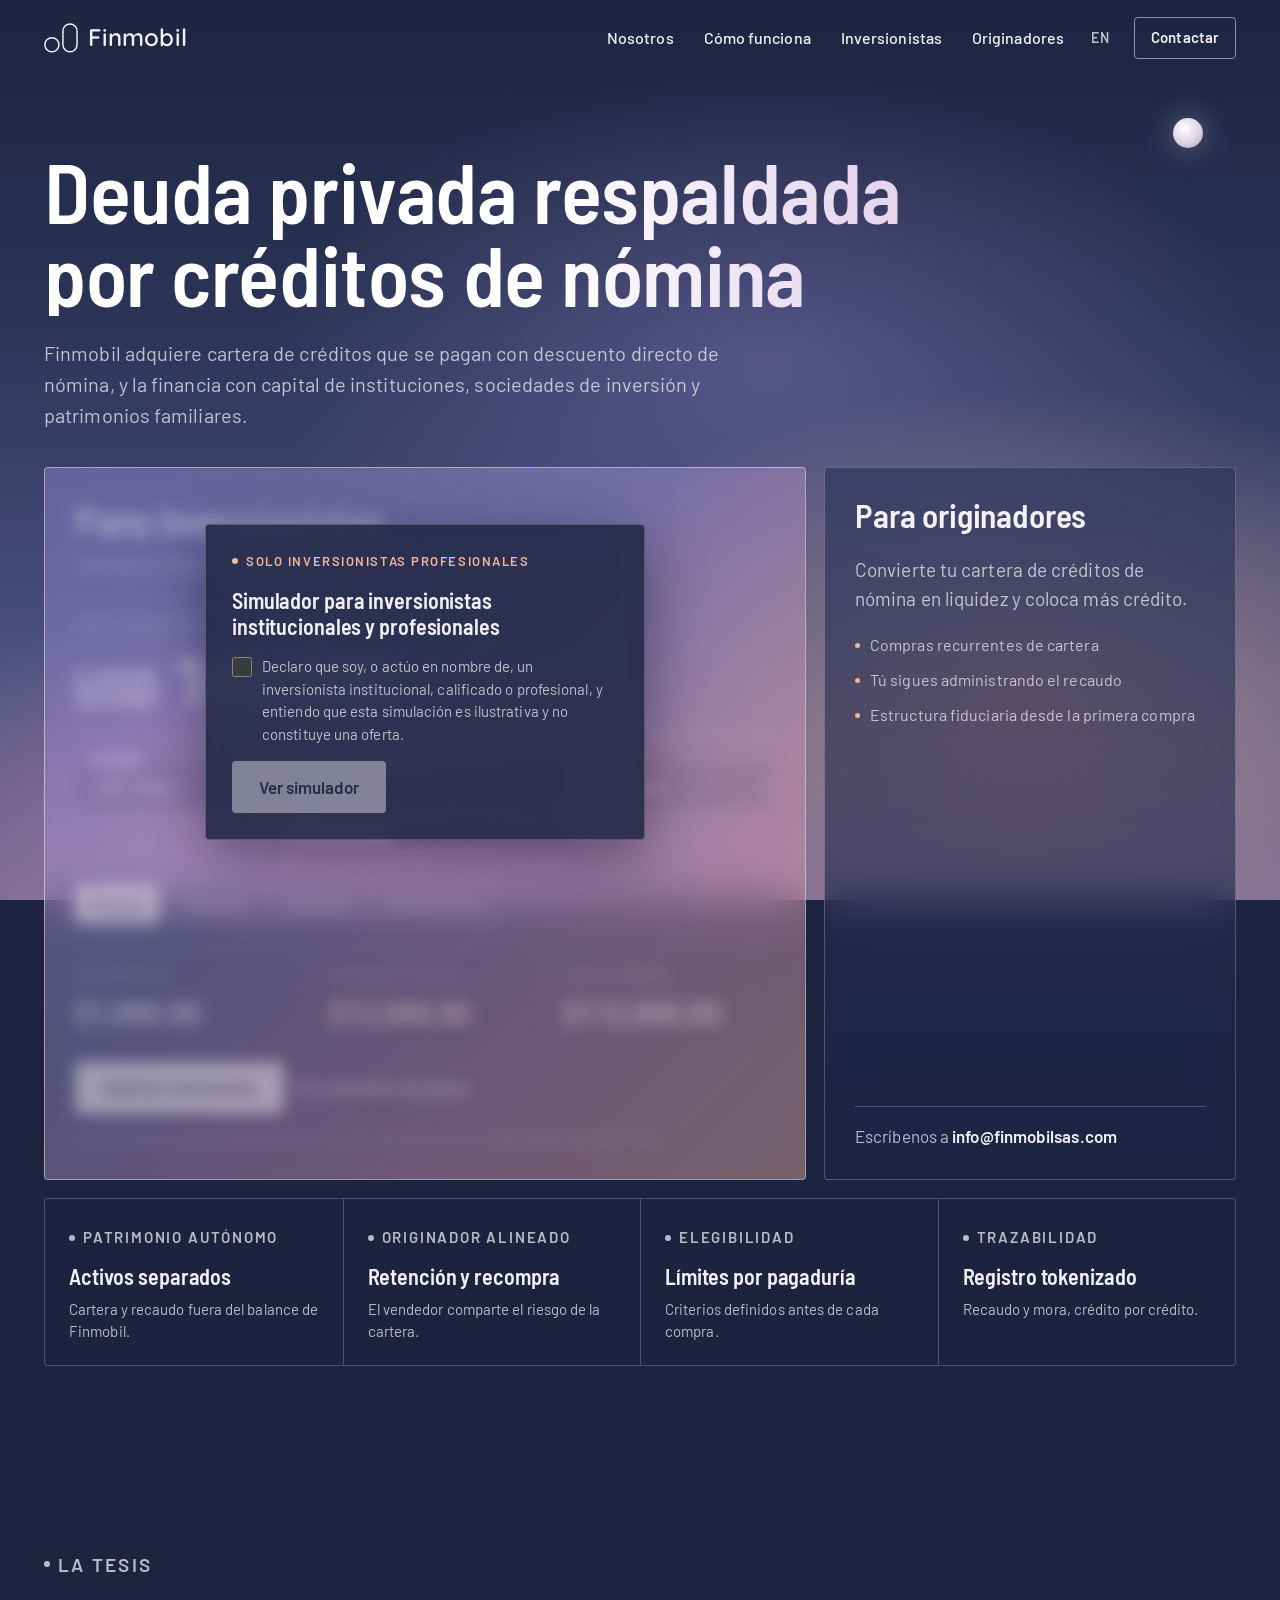
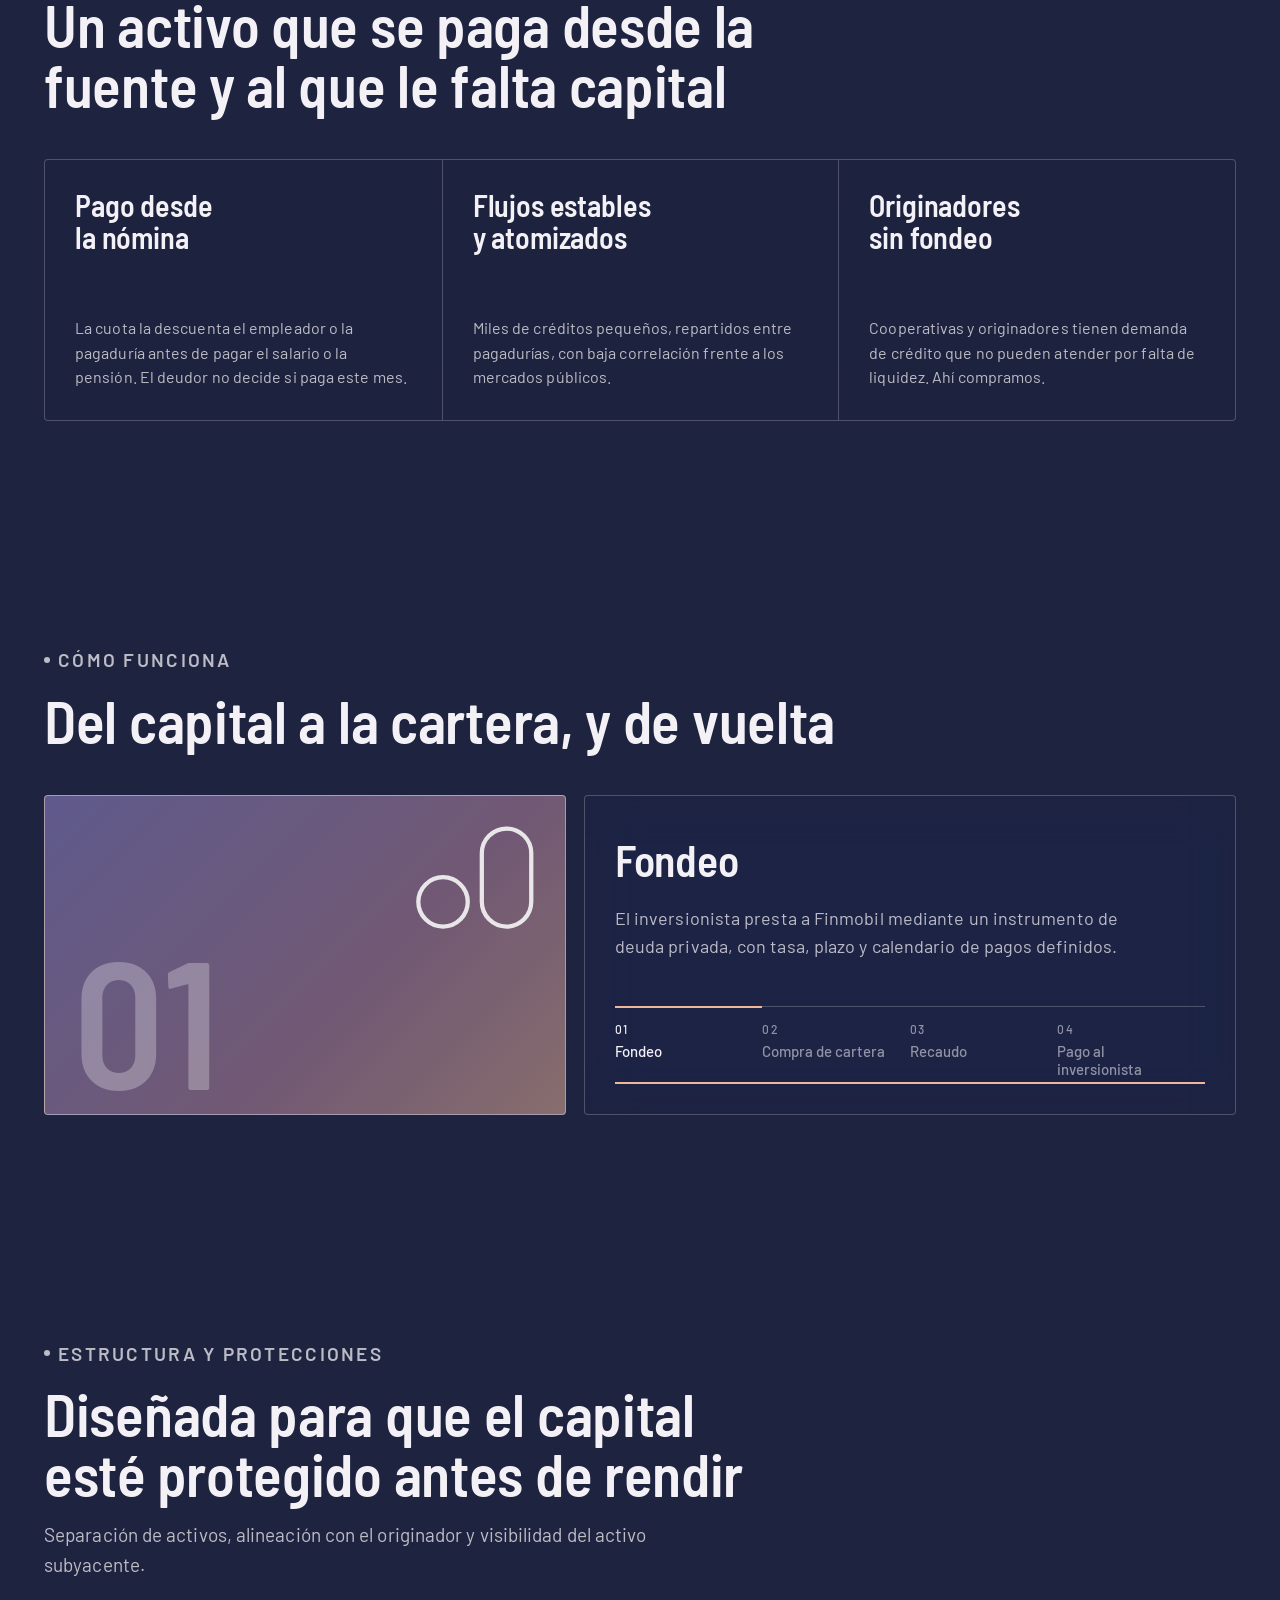
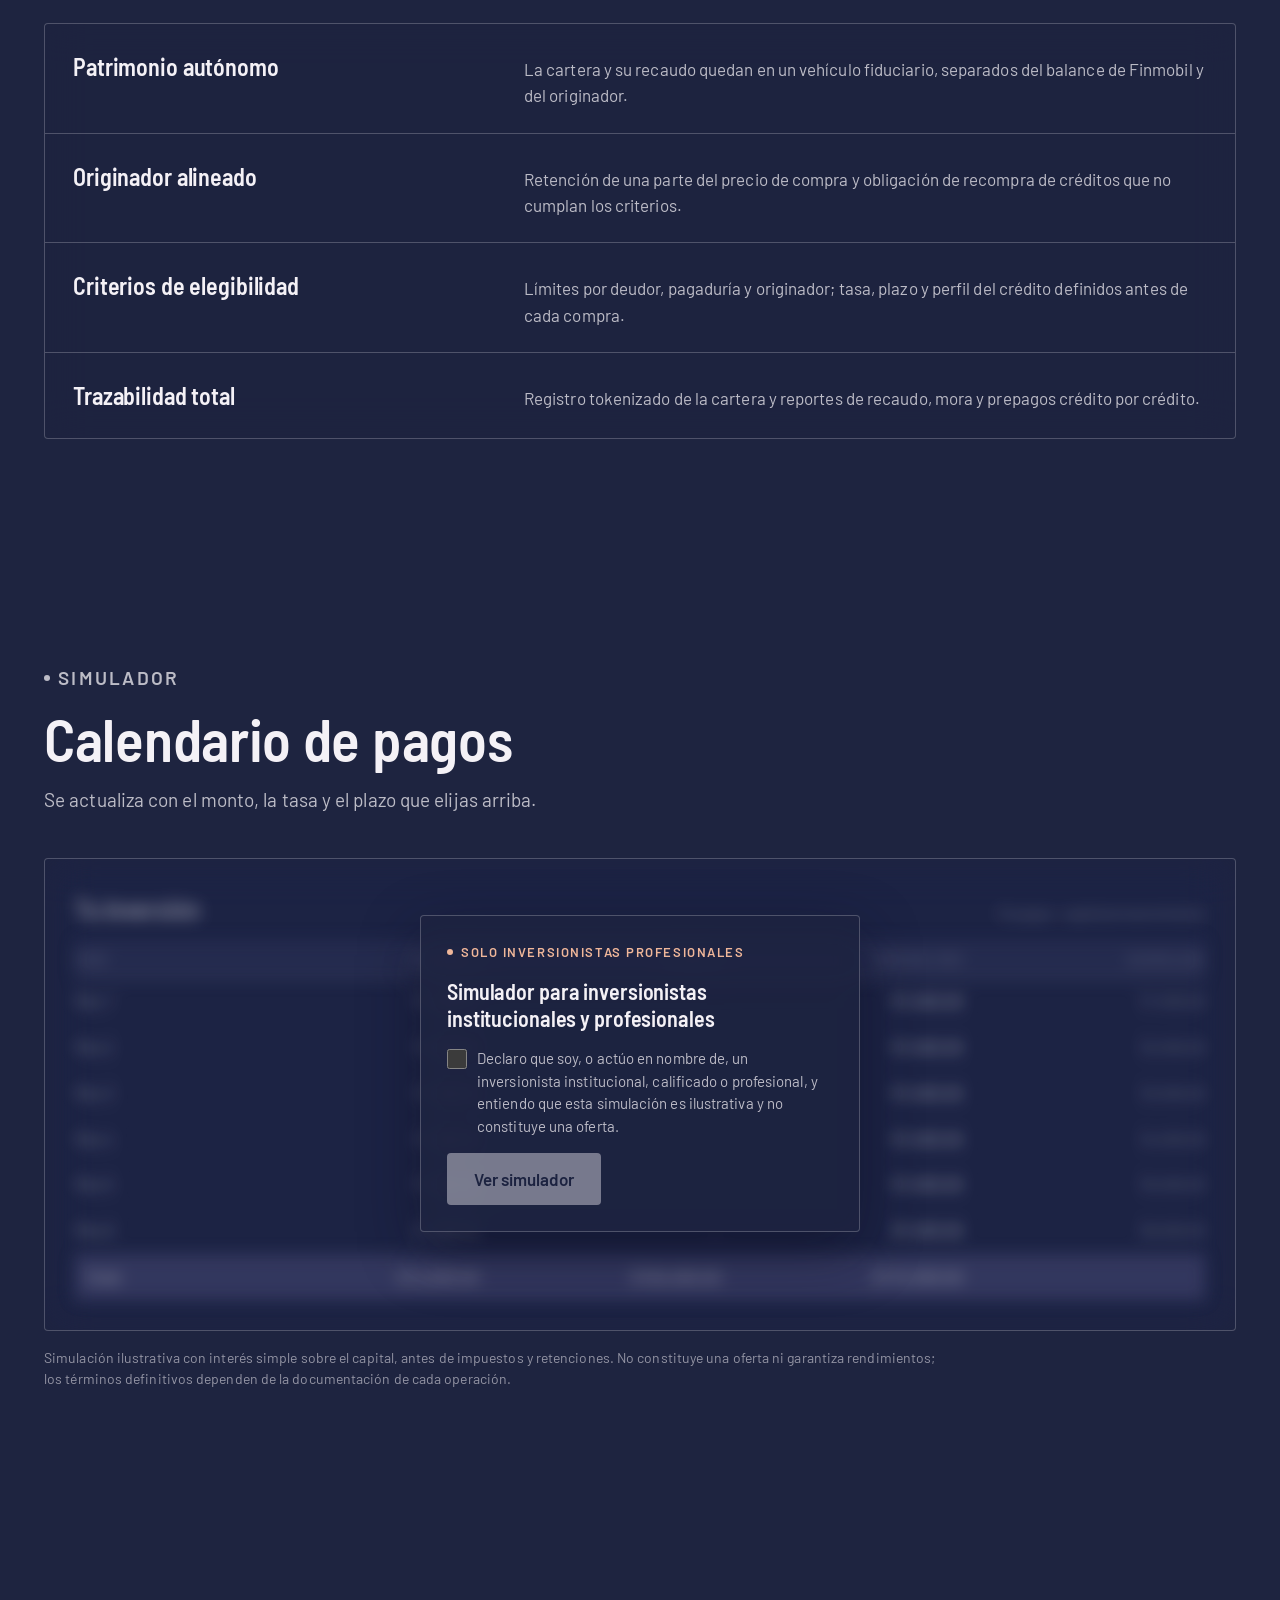
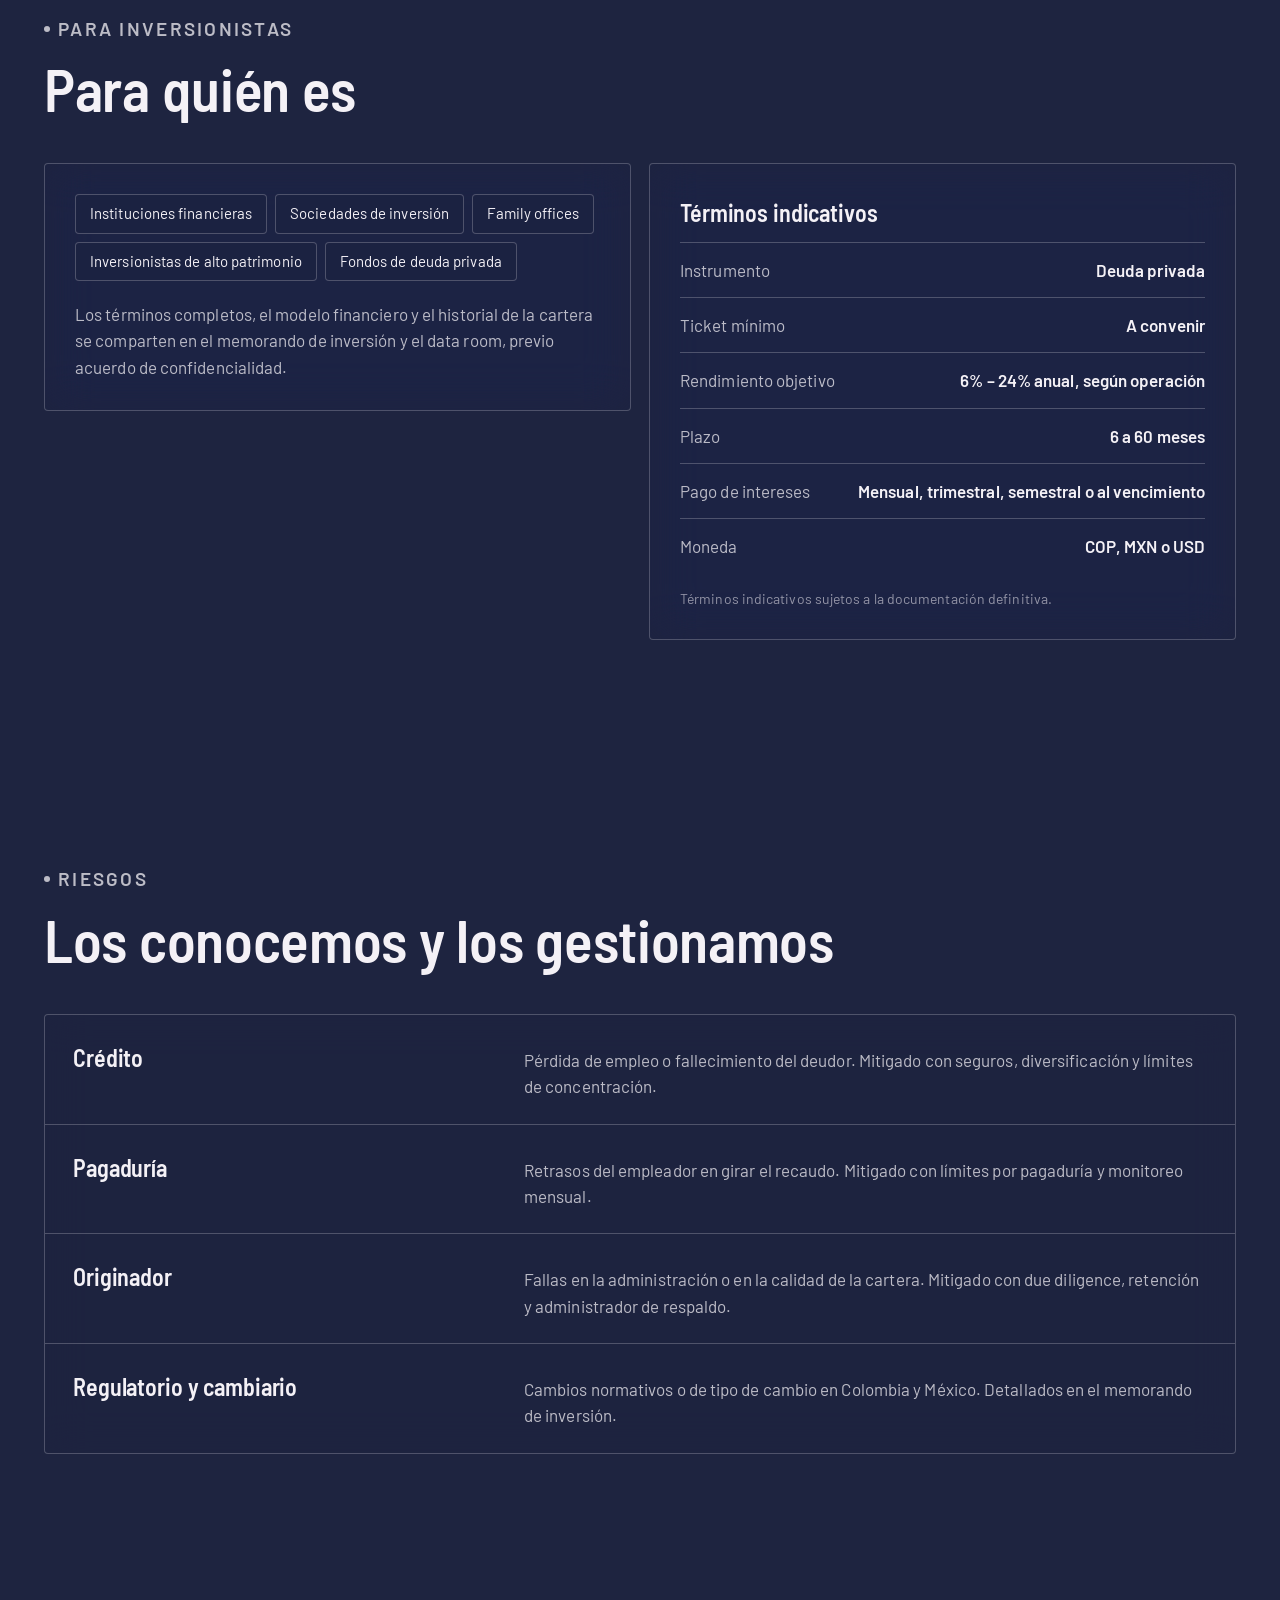
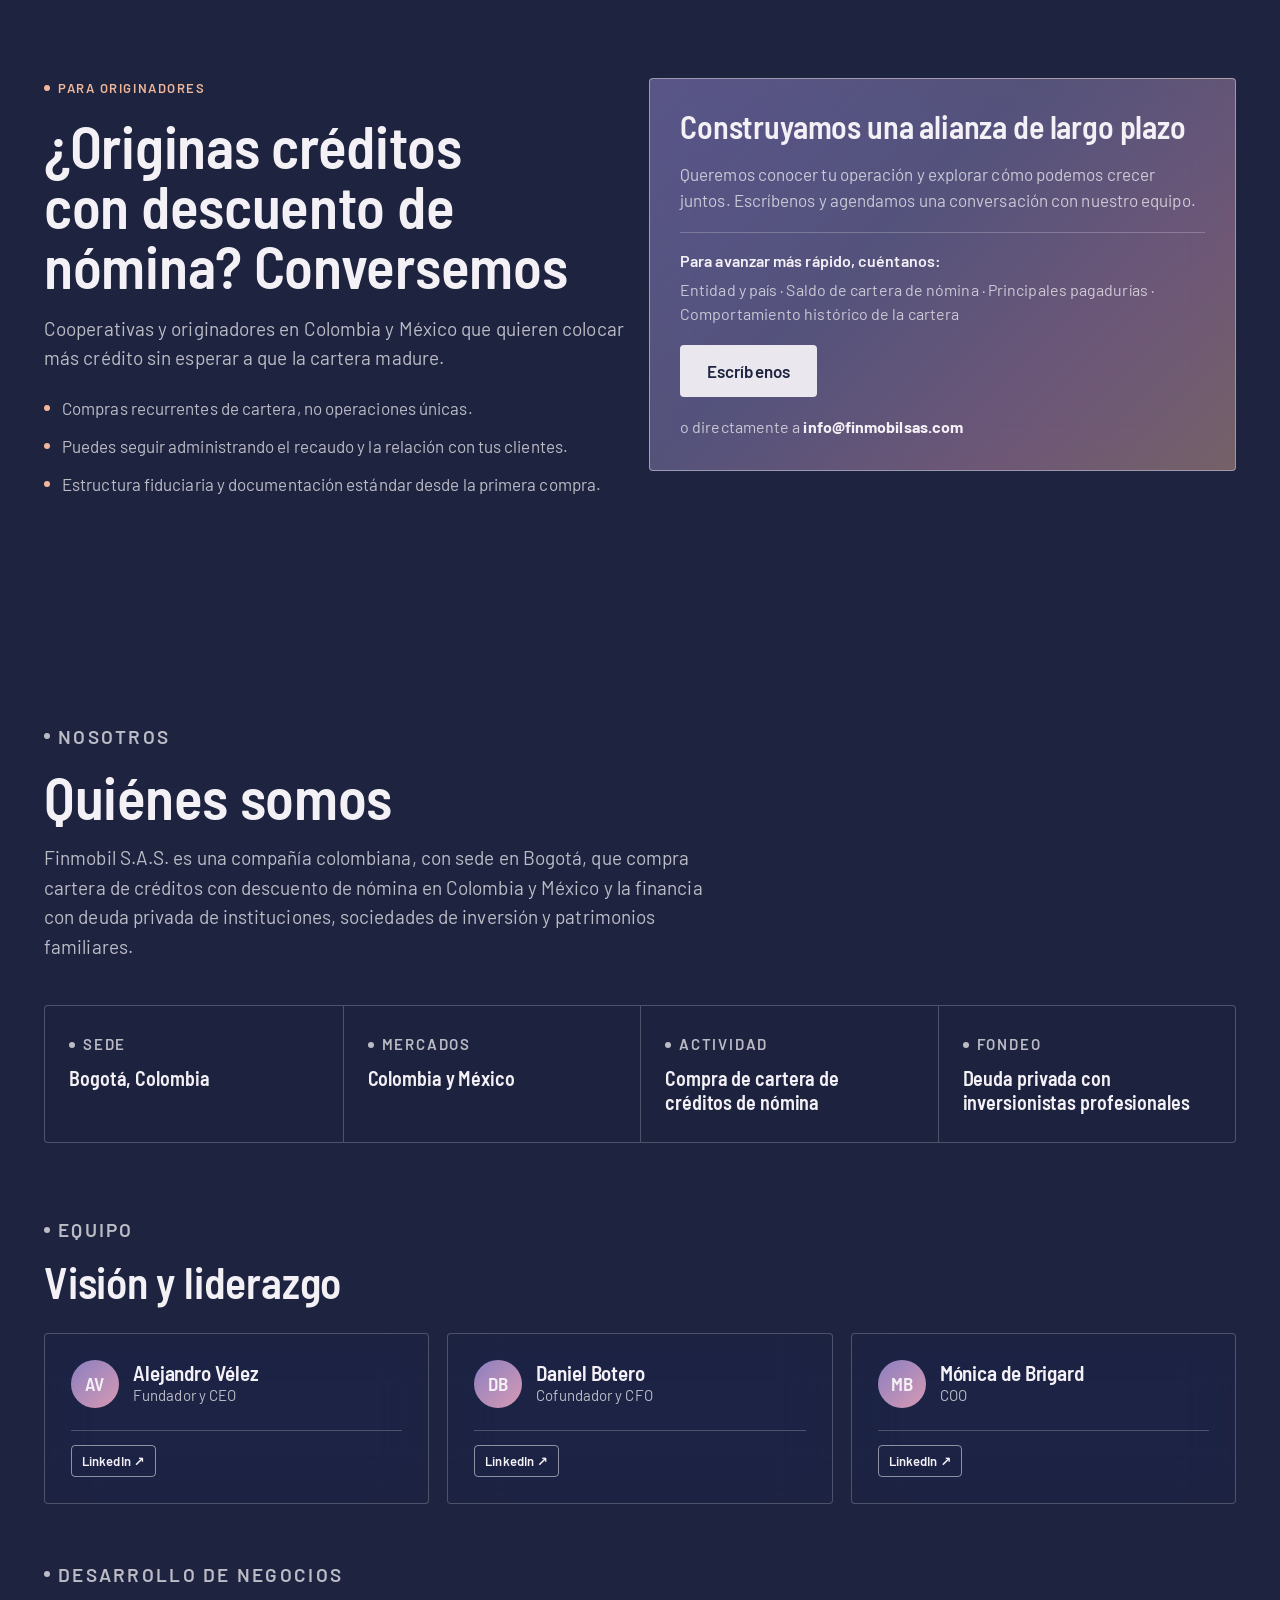
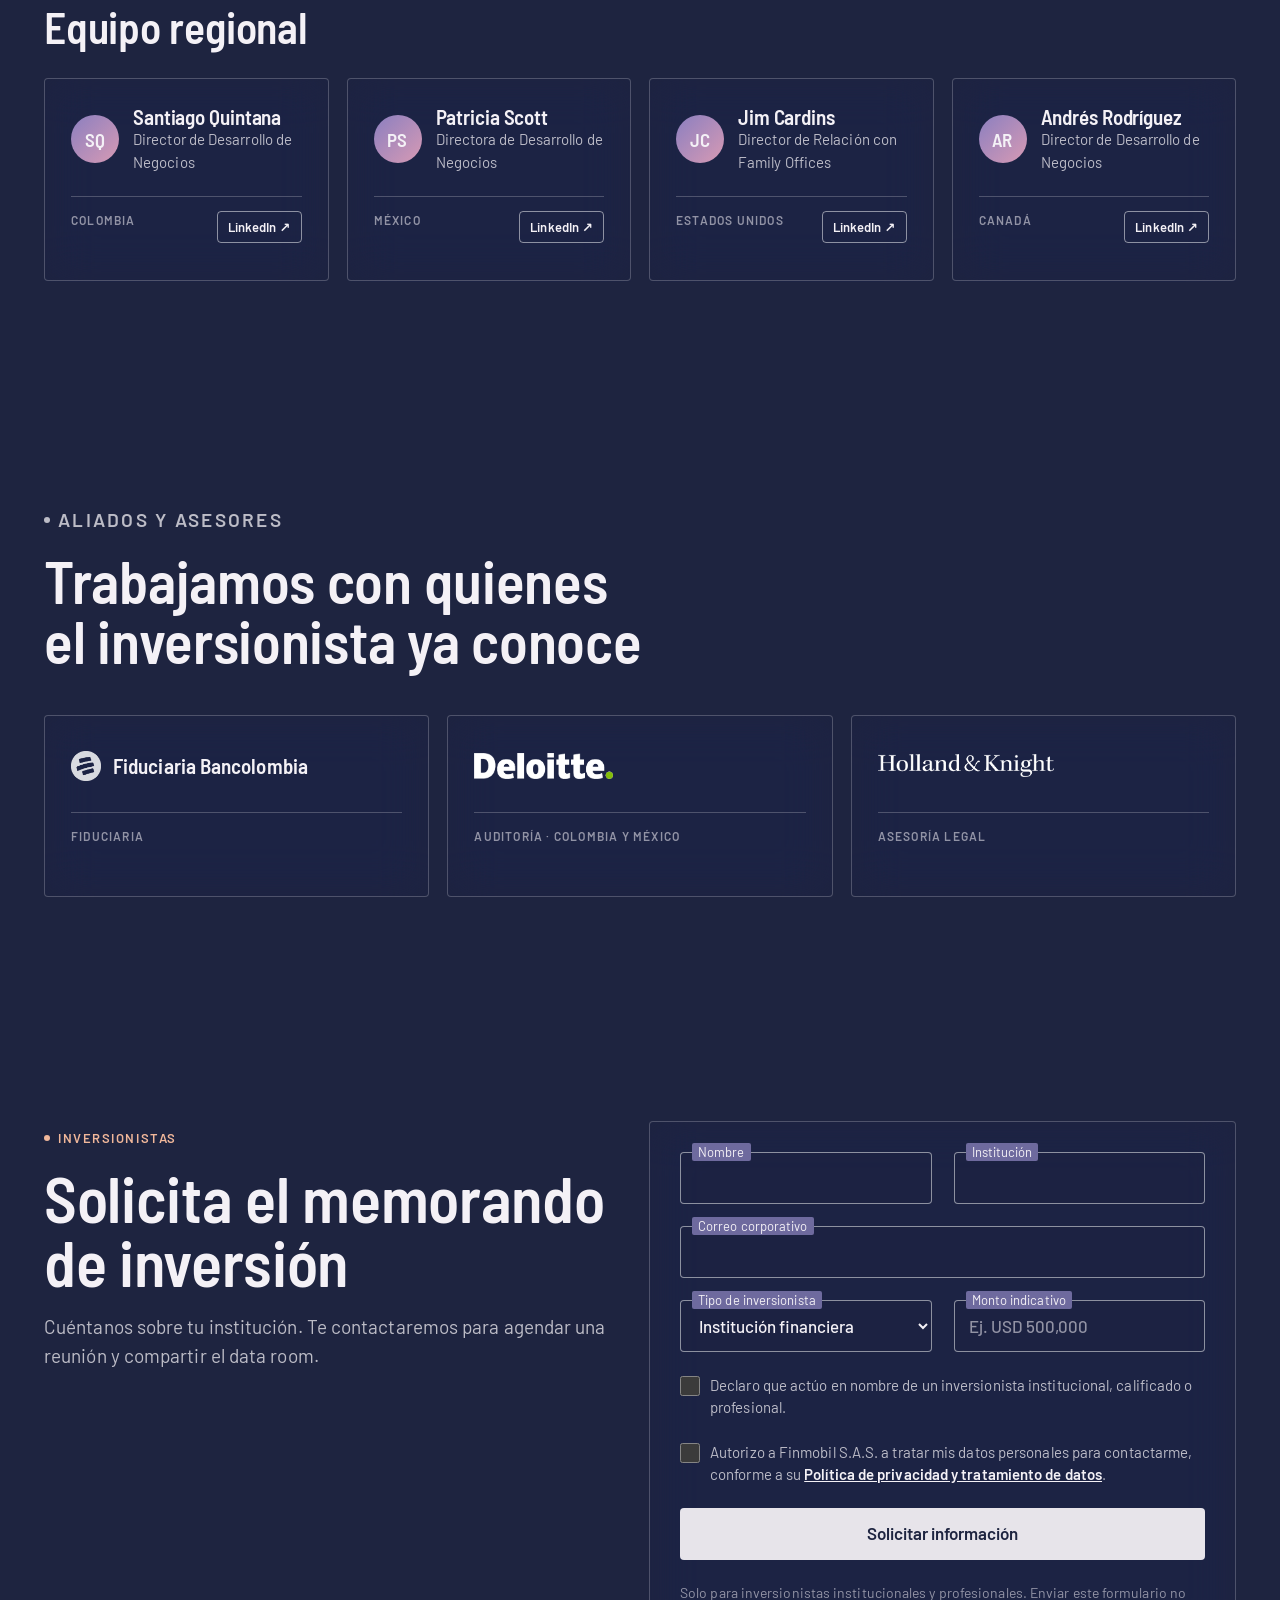
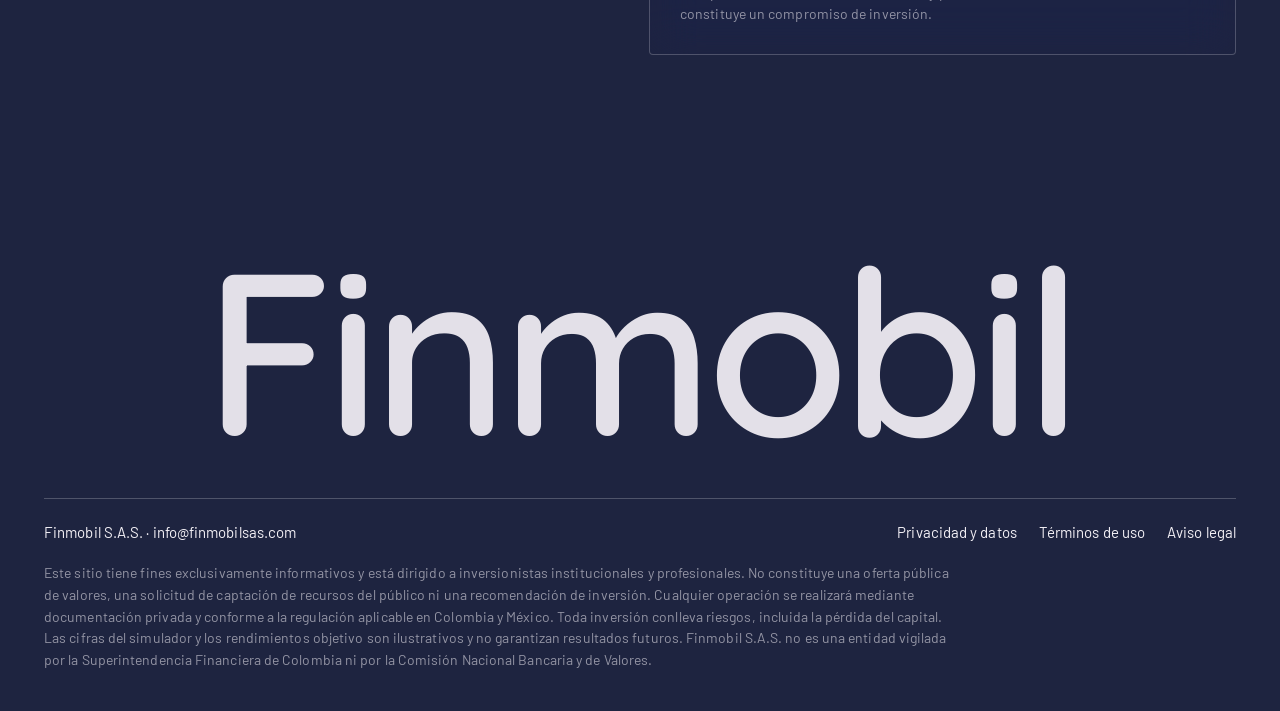
==== index.html @ d0199e10 "Equipo: título Visión y liderazgo Co-Authored-By: Claude Opus 5.5 <noreply@anthropic.com> Claude-Ses" ====
<!doctype html>
<html lang="es">
<head>
<meta charset="utf-8">
<meta name="viewport" content="width=device-width, initial-scale=1, viewport-fit=cover">
<title>Finmobil — Deuda privada respaldada por créditos de nómina</title>
<meta name="description" content="Finmobil adquiere cartera de créditos con descuento de nómina en Colombia y México, financiada por inversionistas institucionales, sociedades de inversión y family offices.">
<meta property="og:title" content="Finmobil — Deuda privada respaldada por créditos de nómina">
<meta property="og:description" content="Finmobil adquiere cartera de créditos con descuento de nómina en Colombia y México, financiada por inversionistas institucionales, sociedades de inversión y family offices.">
<meta property="og:type" content="website">
<meta name="theme-color" content="#1E2440">
<link rel="icon" href="favicon.svg" type="image/svg+xml">
<link rel="apple-touch-icon" href="apple-touch-icon.png">
<link rel="preconnect" href="https://fonts.googleapis.com">
<link rel="preconnect" href="https://fonts.gstatic.com" crossorigin>
<link href="https://fonts.googleapis.com/css2?family=Barlow:wght@400;500;600&family=Barlow+Semi+Condensed:wght@500;600&family=Quicksand:wght@600&display=swap" rel="stylesheet">
<link rel="stylesheet" href="style.css">
<link rel="alternate" hreflang="es" href="https://finmobilsas.com/">
<link rel="alternate" hreflang="en" href="https://finmobilsas.com/en/">
<link rel="alternate" hreflang="x-default" href="https://finmobilsas.com/">
</head>
<body>

<header class="header" id="header">
  <div class="wrap">
    <a href="#inicio" class="brand" aria-label="Finmobil, inicio">
      <svg aria-hidden="true" viewBox="112 62 280 244" fill="none" stroke="currentColor" stroke-width="12"><circle cx="177" cy="240" r="58"/><rect x="268" y="68" width="116" height="230" rx="58"/></svg>
      <span>Finmobil</span>
    </a>
    <nav class="nav" aria-label="Principal">
      <a href="#nosotros">Nosotros</a>
      <a href="#como-funciona">Cómo funciona</a>
      <a href="#inversionistas">Inversionistas</a>
      <a href="#originadores">Originadores</a>
      <a href="en/" class="lang" hreflang="en" lang="en" aria-label="English version">EN</a>
      <a href="#contacto" class="btn btn-line">Contactar</a>
      <button type="button" class="menu-btn" id="menu-btn" aria-expanded="false" aria-controls="mobile-menu" aria-label="Abrir menú"><span></span><span></span></button>
    </nav>
  </div>
  <div class="mobile-menu" id="mobile-menu" hidden>
    <a href="#nosotros">Nosotros</a>
    <a href="#como-funciona">Cómo funciona</a>
    <a href="#estructura">Estructura</a>
    <a href="#inversionistas">Inversionistas</a>
    <a href="#simulador">Calendario de pagos</a>
    <a href="#originadores">Originadores</a>
    <a href="#aliados">Aliados</a>
  </div>
</header>

<main>

<!-- HERO: visor del simulador + originadores -->
<section class="hero" id="inicio">
  <div class="moon" aria-hidden="true"></div>
  <div class="wrap">
    <h1>Deuda privada respaldada por créditos de nómina</h1>
    <p class="hero-lead">Finmobil adquiere cartera de créditos que se pagan con descuento directo de nómina, y la financia con capital de instituciones, sociedades de inversión y patrimonios familiares.</p>

    <div class="hero-grid">
      <div class="card card-dawn" id="inversionistas-visor" data-gate>
        <h2>Para inversionistas</h2>
        <p class="sub">Simula los flujos de tu inversión.</p>

        <div class="amount">
          <label for="sim-monto" class="k">Monto a invertir</label>
          <div class="amount-line"><span class="cur" id="amount-cur" aria-hidden="true">USD</span><input id="sim-monto" type="text" inputmode="numeric" autocomplete="off" value="100,000"></div>
        </div>

        <div class="controls">
          <div class="field notch"><label for="sim-moneda">Moneda</label>
            <select id="sim-moneda" class="input"><option value="USD">USD · Dólar</option><option value="COP">COP · Peso colombiano</option><option value="MXN">MXN · Peso mexicano</option></select></div>
          <div class="field f-rate">
            <div class="notch"><label for="sim-tasa">Tasa anual · 6% a 24%</label>
              <input id="sim-tasa" class="input" type="number" min="6" max="24" step="0.1" inputmode="decimal" placeholder="Ej. 12" value="12" aria-describedby="sim-tasa-aviso"></div>
            <input id="sim-tasa-rango" type="range" min="6" max="24" step="0.5" value="12" aria-label="Tasa anual, deslizador">
            <div class="range-scale" aria-hidden="true"><span>6%</span><span>15%</span><span>24%</span></div>
            <p id="sim-tasa-aviso" class="warn" role="alert" hidden>La tasa debe estar entre 6% y 24% anual.</p>
          </div>
          <div class="field notch"><label for="sim-plazo">Plazo</label>
            <select id="sim-plazo" class="input"><option value="6">6 meses</option><option value="12" selected>12 meses</option><option value="18">18 meses</option><option value="24">24 meses</option><option value="36">36 meses</option><option value="48">48 meses</option><option value="60">60 meses</option></select></div>
        </div>

        <div id="sim-freq" class="freq-group" role="group" aria-label="Pago de intereses">
          <button type="button" class="freq" data-f="1" aria-pressed="true">Mensual</button>
          <button type="button" class="freq" data-f="3" aria-pressed="false">Trimestral</button>
          <button type="button" class="freq" data-f="6" aria-pressed="false">Semestral</button>
          <button type="button" class="freq" data-f="0" aria-pressed="false">Al vencimiento</button>
        </div>

        <div class="cells" aria-live="polite">
          <div><p class="k" id="out-per-label">Pago mensual</p><p class="v" id="out-per">—</p></div>
          <div><p class="k">Intereses totales</p><p class="v accent" id="out-int">—</p></div>
          <div><p class="k">Total a recibir</p><p class="v" id="out-total">—</p></div>
        </div>

        <div class="hero-actions">
          <a href="#contacto" class="btn btn-light">Solicitar memorando</a>
          <a href="#simulador" class="link">Ver calendario de pagos</a>
        </div>
        <p class="note">Simulación ilustrativa. Dirigido exclusivamente a inversionistas institucionales y profesionales.</p>
      </div>

      <div class="card card-night">
        <h2>Para originadores</h2>
        <p class="sub">Convierte tu cartera de créditos de nómina en liquidez y coloca más crédito.</p>
        <ul>
          <li>Compras recurrentes de cartera</li>
          <li>Tú sigues administrando el recaudo</li>
          <li>Estructura fiduciaria desde la primera compra</li>
        </ul>
        <p class="mail">Escríbenos a <a href="mailto:info@finmobilsas.com?subject=Alianza%20con%20Finmobil%20-%20Originaci%C3%B3n%20de%20cr%C3%A9ditos%20de%20n%C3%B3mina">info@finmobilsas.com</a></p>
      </div>
    </div>

    <div class="strip" id="estructura-resumen">
      <div><p class="tag">Patrimonio autónomo</p><h3>Activos separados</h3><p>Cartera y recaudo fuera del balance de Finmobil.</p></div>
      <div><p class="tag">Originador alineado</p><h3>Retención y recompra</h3><p>El vendedor comparte el riesgo de la cartera.</p></div>
      <div><p class="tag">Elegibilidad</p><h3>Límites por pagaduría</h3><p>Criterios definidos antes de cada compra.</p></div>
      <div><p class="tag">Trazabilidad</p><h3>Registro tokenizado</h3><p>Recaudo y mora, crédito por crédito.</p></div>
    </div>
  </div>
</section>

<!-- TESIS -->
<section class="section" id="tesis">
  <div class="wrap">
    <div class="section-head reveal">
      <p class="tag">La tesis</p>
      <h2>Un activo que se paga desde la fuente y al que le falta capital</h2>
    </div>
    <div class="grid-3 reveal">
      <article><h3>Pago desde<br>la nómina</h3><p>La cuota la descuenta el empleador o la pagaduría antes de pagar el salario o la pensión. El deudor no decide si paga este mes.</p></article>
      <article><h3>Flujos estables<br>y atomizados</h3><p>Miles de créditos pequeños, repartidos entre pagadurías, con baja correlación frente a los mercados públicos.</p></article>
      <article><h3>Originadores<br>sin fondeo</h3><p>Cooperativas y originadores tienen demanda de crédito que no pueden atender por falta de liquidez. Ahí compramos.</p></article>
    </div>
  </div>
</section>

<!-- CÓMO FUNCIONA -->
<section class="section" id="como-funciona">
  <div class="wrap">
    <div class="section-head reveal">
      <p class="tag">Cómo funciona</p>
      <h2>Del capital a la cartera, y de vuelta</h2>
    </div>
    <div class="flow reveal">
      <div class="flow-visual" aria-hidden="true">
        <svg viewBox="112 62 280 244" fill="none" stroke="#FFFFFF" stroke-width="10"><circle cx="177" cy="240" r="58"/><rect x="268" y="68" width="116" height="230" rx="58"/></svg>
        <span class="flow-num" id="flow-num">01</span>
      </div>
      <div class="card flow-card">
        <div class="flow-panel" id="flow-panel" aria-live="polite">
          <div class="fade"><h3>Fondeo</h3><p>El inversionista presta a Finmobil mediante un instrumento de deuda privada, con tasa, plazo y calendario de pagos definidos.</p></div>
        </div>
        <div>
          <div class="stepper" role="tablist" aria-label="Pasos">
            <button class="step-btn" role="tab" aria-selected="true" data-step="0"><span class="n">01</span>Fondeo</button>
            <button class="step-btn" role="tab" aria-selected="false" data-step="1"><span class="n">02</span>Compra de cartera</button>
            <button class="step-btn" role="tab" aria-selected="false" data-step="2"><span class="n">03</span>Recaudo</button>
            <button class="step-btn" role="tab" aria-selected="false" data-step="3"><span class="n">04</span>Pago al inversionista</button>
          </div>
          <div class="step-progress" aria-hidden="true"><span id="step-bar"></span></div>
        </div>
      </div>
    </div>
  </div>
</section>

<!-- ESTRUCTURA -->
<section class="section" id="estructura">
  <div class="wrap">
    <div class="section-head reveal">
      <p class="tag">Estructura y protecciones</p>
      <h2>Diseñada para que el capital esté protegido antes de rendir</h2>
      <p>Separación de activos, alineación con el originador y visibilidad del activo subyacente.</p>
    </div>
    <div class="rows reveal">
      <div><h3>Patrimonio autónomo</h3><p>La cartera y su recaudo quedan en un vehículo fiduciario, separados del balance de Finmobil y del originador.</p></div>
      <div><h3>Originador alineado</h3><p>Retención de una parte del precio de compra y obligación de recompra de créditos que no cumplan los criterios.</p></div>
      <div><h3>Criterios de elegibilidad</h3><p>Límites por deudor, pagaduría y originador; tasa, plazo y perfil del crédito definidos antes de cada compra.</p></div>
      <div><h3>Trazabilidad total</h3><p>Registro tokenizado de la cartera y reportes de recaudo, mora y prepagos crédito por crédito.</p></div>
    </div>
  </div>
</section>

<!-- CALENDARIO -->
<section class="section" id="simulador">
  <div class="wrap">
    <div class="section-head reveal">
      <p class="tag">Simulador</p>
      <h2>Calendario de pagos</h2>
      <p>Se actualiza con el monto, la tasa y el plazo que elijas arriba.</p>
    </div>
    <div class="card reveal" data-gate>
      <div class="schedule-head"><h3 id="sched-title">Tu inversión</h3><span id="out-note"></span></div>
      <div id="sched-wrap" hidden>
        <div class="row-head"><span>Pago</span><span>Intereses</span><span>Capital</span><span>Pago del mes</span><span>Acumulado</span></div>
        <div id="sched-rows"></div>
        <div class="row-total"><span>Total</span><span id="tot-int"></span><span id="tot-cap"></span><span id="tot-all"></span><span></span></div>
      </div>
      <p id="sched-empty" style="padding:20px 0;color:var(--muted)">Ingresa el monto y la tasa para ver el calendario.</p>
    </div>
    <p class="disclaimer">Simulación ilustrativa con interés simple sobre el capital, antes de impuestos y retenciones. No constituye una oferta ni garantiza rendimientos; los términos definitivos dependen de la documentación de cada operación.</p>
  </div>
</section>

<!-- INVERSIONISTAS -->
<section class="section" id="inversionistas">
  <div class="wrap">
    <div class="section-head reveal">
      <p class="tag">Para inversionistas</p>
      <h2>Para quién es</h2>
    </div>
    <div class="split">
      <div class="card reveal" style="display:flex;flex-direction:column;gap:20px">
        <div class="chips">
          <span class="pill">Instituciones financieras</span>
          <span class="pill">Sociedades de inversión</span>
          <span class="pill">Family offices</span>
          <span class="pill">Inversionistas de alto patrimonio</span>
          <span class="pill">Fondos de deuda privada</span>
        </div>
        <p style="color:var(--muted)">Los términos completos, el modelo financiero y el historial de la cartera se comparten en el memorando de inversión y el data room, previo acuerdo de confidencialidad.</p>
      </div>
      <div class="card terms reveal d1">
        <h3 style="font-size:24px;margin-bottom:10px">Términos indicativos</h3>
        <div><span>Instrumento</span><span>Deuda privada</span></div>
        <div><span>Ticket mínimo</span><span>A convenir</span></div>
        <div><span>Rendimiento objetivo</span><span>6% – 24% anual, según operación</span></div>
        <div><span>Plazo</span><span>6 a 60 meses</span></div>
        <div><span>Pago de intereses</span><span>Mensual, trimestral, semestral o al vencimiento</span></div>
        <div><span>Moneda</span><span>COP, MXN o USD</span></div>
        <small>Términos indicativos sujetos a la documentación definitiva.</small>
      </div>
    </div>
  </div>
</section>

<!-- RIESGOS -->
<section class="section" id="riesgos">
  <div class="wrap">
    <div class="section-head reveal">
      <p class="tag">Riesgos</p>
      <h2>Los conocemos y los gestionamos</h2>
    </div>
    <div class="rows reveal">
      <div><h3>Crédito</h3><p>Pérdida de empleo o fallecimiento del deudor. Mitigado con seguros, diversificación y límites de concentración.</p></div>
      <div><h3>Pagaduría</h3><p>Retrasos del empleador en girar el recaudo. Mitigado con límites por pagaduría y monitoreo mensual.</p></div>
      <div><h3>Originador</h3><p>Fallas en la administración o en la calidad de la cartera. Mitigado con due diligence, retención y administrador de respaldo.</p></div>
      <div><h3>Regulatorio y cambiario</h3><p>Cambios normativos o de tipo de cambio en Colombia y México. Detallados en el memorando de inversión.</p></div>
    </div>
  </div>
</section>

<!-- ORIGINADORES -->
<section class="section" id="originadores">
  <div class="wrap split">
    <div class="reveal" style="display:flex;flex-direction:column;gap:18px">
      <p class="tag">Para originadores</p>
      <h2 style="font-size:clamp(38px,4.6vw,64px);line-height:1.02">¿Originas créditos con descuento de nómina? Conversemos</h2>
      <p style="font-size:19px;color:var(--muted)">Cooperativas y originadores en Colombia y México que quieren colocar más crédito sin esperar a que la cartera madure.</p>
      <ul class="checks">
        <li>Compras recurrentes de cartera, no operaciones únicas.</li>
        <li>Puedes seguir administrando el recaudo y la relación con tus clientes.</li>
        <li>Estructura fiduciaria y documentación estándar desde la primera compra.</li>
      </ul>
    </div>
    <div class="card card-dawn reveal d1" style="display:flex;flex-direction:column;gap:18px">
      <h3 style="font-size:32px;line-height:1.08">Construyamos una alianza de largo plazo</h3>
      <p style="color:var(--muted)">Queremos conocer tu operación y explorar cómo podemos crecer juntos. Escríbenos y agendamos una conversación con nuestro equipo.</p>
      <p class="hint"><strong>Para avanzar más rápido, cuéntanos:</strong>Entidad y país · Saldo de cartera de nómina · Principales pagadurías · Comportamiento histórico de la cartera</p>
      <a href="mailto:info@finmobilsas.com?subject=Alianza%20con%20Finmobil%20-%20Originaci%C3%B3n%20de%20cr%C3%A9ditos%20de%20n%C3%B3mina" class="btn btn-light" style="align-self:flex-start">Escríbenos</a>
      <p style="font-size:16px;color:var(--muted)">o directamente a <strong style="color:var(--snow)">info@finmobilsas.com</strong></p>
    </div>
  </div>
</section>

<!-- NOSOTROS: quiénes somos + equipo -->
<section class="section" id="nosotros">
  <div class="wrap">
    <div class="section-head reveal">
      <p class="tag">Nosotros</p>
      <h2>Quiénes somos</h2>
      <p>Finmobil S.A.S. es una compañía colombiana, con sede en Bogotá, que compra cartera de créditos con descuento de nómina en Colombia y México y la financia con deuda privada de instituciones, sociedades de inversión y patrimonios familiares.</p>
    </div>
    <div class="strip about-strip reveal">
      <div><p class="tag">Sede</p><h3>Bogotá, Colombia</h3></div>
      <div><p class="tag">Mercados</p><h3>Colombia y México</h3></div>
      <div><p class="tag">Actividad</p><h3>Compra de cartera de créditos de nómina</h3></div>
      <div><p class="tag">Fondeo</p><h3>Deuda privada con inversionistas profesionales</h3></div>
    </div>
    <div class="section-head reveal" id="equipo" style="margin-bottom:28px">
      <p class="tag">Equipo</p>
      <h2 style="font-size:clamp(30px,3.4vw,44px)">Visión y liderazgo</h2>
    </div>
    <div class="partners team">
      <div class="card partner reveal">
        <div class="partner-mark person"><div class="avatar" aria-hidden="true">AV</div><div><h3>Alejandro Vélez</h3><p>Fundador y CEO</p></div></div>
        <div class="partner-foot">
          <!-- Pendiente: URL de LinkedIn -->
          <a class="li-btn" href="#" target="_blank" rel="noopener" aria-label="Perfil de LinkedIn de Alejandro Vélez">LinkedIn ↗</a>
        </div>
      </div>
      <div class="card partner reveal d1">
        <div class="partner-mark person"><div class="avatar" aria-hidden="true">DB</div><div><h3>Daniel Botero</h3><p>Cofundador y CFO</p></div></div>
        <div class="partner-foot">
          <!-- Pendiente: URL de LinkedIn -->
          <a class="li-btn" href="#" target="_blank" rel="noopener" aria-label="Perfil de LinkedIn de Daniel Botero">LinkedIn ↗</a>
        </div>
      </div>
      <div class="card partner reveal d2">
        <div class="partner-mark person"><div class="avatar" aria-hidden="true">MB</div><div><h3>Mónica de Brigard</h3><p>COO</p></div></div>
        <div class="partner-foot">
          <!-- Pendiente: URL de LinkedIn -->
          <a class="li-btn" href="#" target="_blank" rel="noopener" aria-label="Perfil de LinkedIn de Mónica de Brigard">LinkedIn ↗</a>
        </div>
      </div>
    </div>
    <div class="section-head reveal" id="desarrollo" style="margin:56px 0 28px">
      <p class="tag">Desarrollo de negocios</p>
      <h2 style="font-size:clamp(30px,3.4vw,44px)">Equipo regional</h2>
    </div>
    <div class="partners regional">
      <div class="card partner reveal">
        <div class="partner-mark person"><div class="avatar" aria-hidden="true">SQ</div><div><h3>Santiago Quintana</h3><p>Director de Desarrollo de Negocios</p></div></div>
        <div class="partner-foot">
          <p class="k">Colombia</p>
          <!-- Pendiente: URL de LinkedIn -->
          <a class="li-btn" href="#" target="_blank" rel="noopener" aria-label="Perfil de LinkedIn de Santiago Quintana">LinkedIn ↗</a>
        </div>
      </div>
      <div class="card partner reveal d1">
        <div class="partner-mark person"><div class="avatar" aria-hidden="true">PS</div><div><h3>Patricia Scott</h3><p>Directora de Desarrollo de Negocios</p></div></div>
        <div class="partner-foot">
          <p class="k">México</p>
          <!-- Pendiente: URL de LinkedIn -->
          <a class="li-btn" href="#" target="_blank" rel="noopener" aria-label="Perfil de LinkedIn de Patricia Scott">LinkedIn ↗</a>
        </div>
      </div>
      <div class="card partner reveal d2">
        <div class="partner-mark person"><div class="avatar" aria-hidden="true">JC</div><div><h3>Jim Cardins</h3><p>Director de Relación con Family Offices</p></div></div>
        <div class="partner-foot">
          <p class="k">Estados Unidos</p>
          <!-- Pendiente: URL de LinkedIn -->
          <a class="li-btn" href="#" target="_blank" rel="noopener" aria-label="Perfil de LinkedIn de Jim Cardins">LinkedIn ↗</a>
        </div>
      </div>
      <div class="card partner reveal d3">
        <div class="partner-mark person"><div class="avatar" aria-hidden="true">AR</div><div><h3>Andrés Rodríguez</h3><p>Director de Desarrollo de Negocios</p></div></div>
        <div class="partner-foot">
          <p class="k">Canadá</p>
          <!-- Pendiente: URL de LinkedIn -->
          <a class="li-btn" href="#" target="_blank" rel="noopener" aria-label="Perfil de LinkedIn de Andrés Rodríguez">LinkedIn ↗</a>
        </div>
      </div>
    </div>
  </div>
</section>

<!-- ALIADOS -->
<section class="section" id="aliados">
  <div class="wrap">
    <div class="section-head reveal">
      <p class="tag">Aliados y asesores</p>
      <h2>Trabajamos con quienes el inversionista ya conoce</h2>
    </div>
    <div class="partners trio">
      <div class="card partner reveal">
        <div class="partner-mark"><span class="bc"><img src="assets/fiduciaria-bancolombia-white.png" alt="" width="30" height="30">Fiduciaria Bancolombia</span></div>
        <p class="k">Fiduciaria</p>
      </div>
      <div class="card partner reveal d1">
        <div class="partner-mark"><img src="assets/deloitte-white.png" alt="Deloitte" style="height:26px"></div>
        <p class="k">Auditoría · Colombia y México</p>
      </div>
      <div class="card partner reveal d2">
        <div class="partner-mark"><img src="assets/holland-knight-white.png" alt="Holland &amp; Knight" style="height:23px"></div>
        <p class="k">Asesoría legal</p>
      </div>
    </div>
  </div>
</section>

<!-- CONTACTO -->
<section class="section" id="contacto">
  <div class="wrap contact">
    <div class="reveal">
      <p class="tag" style="margin-bottom:18px">Inversionistas</p>
      <h2>Solicita el memorando de inversión</h2>
      <p class="lead">Cuéntanos sobre tu institución. Te contactaremos para agendar una reunión y compartir el data room.</p>
    </div>
    <form class="card form reveal d1" name="inversionistas" method="POST" action="/gracias.html" data-netlify="true" netlify-honeypot="bot-field">
      <input type="hidden" name="form-name" value="inversionistas">
      <p hidden><label>No llenar <input name="bot-field"></label></p>
      <div class="row2">
        <div class="field notch"><label for="in-nombre">Nombre</label><input id="in-nombre" class="input" name="nombre" type="text" required autocomplete="name"></div>
        <div class="field notch"><label for="in-entidad">Institución</label><input id="in-entidad" class="input" name="institucion" type="text" required autocomplete="organization"></div>
      </div>
      <div class="field notch"><label for="in-email">Correo corporativo</label><input id="in-email" class="input" name="correo" type="email" required autocomplete="email"></div>
      <div class="row2">
        <div class="field notch"><label for="in-tipo">Tipo de inversionista</label><select id="in-tipo" class="input" name="tipo_inversionista"><option>Institución financiera</option><option>Sociedad de inversión</option><option>Family office</option><option>Alto patrimonio</option><option>Fondo de deuda privada</option></select></div>
        <div class="field notch"><label for="in-monto">Monto indicativo</label><input id="in-monto" class="input" name="monto_indicativo" type="text" placeholder="Ej. USD 500,000"></div>
      </div>
      <label class="check"><input name="declaracion_inversionista" value="si" type="checkbox" required><span>Declaro que actúo en nombre de un inversionista institucional, calificado o profesional.</span></label>
      <label class="check"><input name="autorizacion_datos" value="si" type="checkbox" required><span>Autorizo a Finmobil S.A.S. a tratar mis datos personales para contactarme, conforme a su <a href="legal.html#privacidad">Política de privacidad y tratamiento de datos</a>.</span></label>
      <button type="submit" class="btn btn-light">Solicitar información</button>
      <small>Solo para inversionistas institucionales y profesionales. Enviar este formulario no constituye un compromiso de inversión.</small>
    </form>
  </div>
</section>

</main>

<footer class="footer">
  <div class="wrap">
    <p class="big" aria-hidden="true">Finmobil</p>
    <div class="footer-row">
      <span>Finmobil S.A.S. · <a href="mailto:info@finmobilsas.com">info@finmobilsas.com</a></span>
      <nav aria-label="Legal">
        <a href="legal.html#privacidad">Privacidad y datos</a>
        <a href="legal.html#terminos">Términos de uso</a>
        <a href="legal.html#aviso-legal">Aviso legal</a>
      </nav>
    </div>
    <p class="legal-note">Este sitio tiene fines exclusivamente informativos y está dirigido a inversionistas institucionales y profesionales. No constituye una oferta pública de valores, una solicitud de captación de recursos del público ni una recomendación de inversión. Cualquier operación se realizará mediante documentación privada y conforme a la regulación aplicable en Colombia y México. Toda inversión conlleva riesgos, incluida la pérdida del capital. Las cifras del simulador y los rendimientos objetivo son ilustrativos y no garantizan resultados futuros. Finmobil S.A.S. no es una entidad vigilada por la Superintendencia Financiera de Colombia ni por la Comisión Nacional Bancaria y de Valores.</p>
  </div>
</footer>

<script src="simulador.js"></script>
<script src="site.js"></script>
</body>
</html>
---- style.css ----
/* Finmobil — sistema visual "atardecer"
   Paleta: azul noche, pizarra, violeta, lila, rosa y durazno sobre un cielo en degradado.
   Tipografía: Barlow (texto) y Barlow Semi Condensed (titulares y cifras).
   Retícula: tarjetas rectangulares de vidrio con bordes finos y celdas divididas por líneas. */

:root {
  --night: #1E2440;
  --slate: #2B3457;
  --dusk: #4A4F7E;
  --violet: #8B7FC0;
  --lilac: #B9A6D9;
  --rose: #D79AB4;
  --peach: #F0B79A;
  --peach-soft: #FBE3D6;
  --snow: #F4F1F6;
  --muted: rgba(244, 241, 246, 0.74);
  --faint: rgba(244, 241, 246, 0.55);
  --line: rgba(255, 255, 255, 0.22);
  --line-strong: rgba(255, 255, 255, 0.5);
  --glass: rgba(30, 36, 64, 0.38);
  --glass-2: rgba(30, 36, 64, 0.58);
  --radius: 4px;
  --wrap: 1240px;
  --ease: cubic-bezier(0.22, 1, 0.36, 1);
  --display: "Barlow Semi Condensed", "Barlow", system-ui, sans-serif;
  --text: "Barlow", system-ui, sans-serif;
  color-scheme: dark;
}

* { box-sizing: border-box; }
html { scroll-behavior: smooth; background: var(--night); }
body {
  margin: 0; min-height: 100vh;
  color: var(--snow); background: transparent;
  font-family: var(--text); font-size: 17px; line-height: 1.55; letter-spacing: 0.005em;
  -webkit-font-smoothing: antialiased;
}
/* Cielo fijo detrás de todo el sitio */
body::before {
  content: ""; position: fixed; inset: 0; z-index: -2;
  background:
    radial-gradient(60% 50% at 80% 78%, rgba(240, 183, 154, 0.5), transparent 70%),
    radial-gradient(45% 40% at 22% 92%, rgba(215, 154, 180, 0.42), transparent 70%),
    radial-gradient(55% 45% at 60% 40%, rgba(139, 127, 192, 0.42), transparent 70%),
    linear-gradient(180deg, #1E2440 0%, #2B3457 35%, #4A4F7E 72%, #7A6A93 100%);
}
img { max-width: 100%; display: block; }
a { color: inherit; }
:focus-visible { outline: 2px solid var(--peach); outline-offset: 3px; }
h1, h2, h3 { font-family: var(--display); font-weight: 600; color: var(--snow); margin: 0; letter-spacing: -0.005em; text-wrap: balance; }
p { margin: 0; }
.wrap { max-width: var(--wrap); margin: 0 auto; padding-left: max(24px, env(safe-area-inset-left, 0px)); padding-right: max(24px, env(safe-area-inset-right, 0px)); }

/* ---------- Etiquetas ---------- */
.tag { display: inline-flex; align-items: center; gap: 8px; font-size: 13px; font-weight: 600; letter-spacing: 0.12em; text-transform: uppercase; color: var(--peach); }
.tag::before { content: ""; width: 6px; height: 6px; border-radius: 50%; background: currentColor; }
.k { font-size: 12px; font-weight: 600; letter-spacing: 0.1em; text-transform: uppercase; color: var(--faint); }
.pill { display: inline-flex; align-items: center; gap: 8px; padding: 7px 14px; border-radius: var(--radius); font-size: 15px; border: 1px solid var(--line); background: var(--glass); }

/* ---------- Botones ---------- */
.btn {
  display: inline-flex; align-items: center; justify-content: center; gap: 10px;
  min-height: 52px; padding: 0 26px; border-radius: var(--radius);
  font: 600 17px/1 var(--text); text-decoration: none; cursor: pointer; border: 1px solid transparent;
  transition: background .3s, color .3s, border-color .3s, transform .4s var(--ease);
}
.btn:hover { transform: translateY(-1px); }
.btn-light { background: rgba(244, 241, 246, 0.94); color: var(--night); }
.btn-light:hover { background: #FFFFFF; }
.btn-line { background: transparent; color: var(--snow); border-color: var(--line-strong); }
.btn-line:hover { background: rgba(255, 255, 255, 0.08); }

/* ---------- Encabezado ---------- */
.header { position: fixed; inset: 0 0 auto 0; z-index: 50; transition: background .4s, box-shadow .4s; }
.header.scrolled, .header.menu-open { background: rgba(30, 36, 64, 0.72); backdrop-filter: blur(18px); -webkit-backdrop-filter: blur(18px); box-shadow: 0 1px 0 var(--line); }
.header .wrap { display: flex; align-items: center; justify-content: space-between; gap: 16px; min-height: 76px; }
.brand { display: flex; align-items: center; gap: 10px; text-decoration: none; color: var(--snow); }
.brand svg { width: 34px; height: 30px; }
.brand span { font-family: "Quicksand", sans-serif; font-weight: 600; font-size: 24px; }
.nav { display: flex; align-items: center; gap: 4px; }
.nav a:not(.btn) { text-decoration: none; font-size: 16px; font-weight: 500; color: var(--snow); padding: 9px 13px; border-radius: var(--radius); transition: background .3s; }
.nav a:not(.btn):hover { background: rgba(255, 255, 255, 0.12); }
.nav .btn { min-height: 42px; padding: 0 16px; font-size: 15px; margin-left: 10px; }
.menu-btn {
  display: none; width: 44px; height: 44px; border-radius: var(--radius); border: 1px solid var(--line-strong); background: transparent;
  cursor: pointer; flex-direction: column; align-items: center; justify-content: center; gap: 5px; margin-left: 8px;
}
.menu-btn span { width: 18px; height: 1.5px; background: var(--snow); transition: transform .3s var(--ease); }
.menu-open .menu-btn span:first-child { transform: translateY(3.25px) rotate(45deg); }
.menu-open .menu-btn span:last-child { transform: translateY(-3.25px) rotate(-45deg); }
.mobile-menu { display: flex; flex-direction: column; padding: 4px max(20px, env(safe-area-inset-left, 0px)) 20px; border-top: 1px solid var(--line); }
.mobile-menu[hidden] { display: none; }
.mobile-menu a { padding: 15px 2px; font-size: 19px; color: var(--snow); text-decoration: none; border-bottom: 1px solid var(--line); }
.mobile-menu a:last-child { border-bottom: 0; }
@media (max-width: 1000px) { .nav a:not(.btn):not(.lang) { display: none; } .menu-btn { display: inline-flex; } }
.nav a.lang { display: inline-flex; align-items: center; min-height: 42px; padding: 0 10px; font-size: 14px; font-weight: 600; letter-spacing: .08em; color: var(--muted); }
.nav a.lang:hover { color: var(--snow); }
@media (min-width: 1001px) { .mobile-menu { display: none !important; } }

/* ---------- Hero ---------- */
.hero { position: relative; padding: 150px 0 72px; }
.moon { position: absolute; width: 30px; height: 30px; border-radius: 50%; right: 6%; top: 118px; background: radial-gradient(circle at 40% 35%, #fff, #D9CFE2 60%, #A99AB9); box-shadow: 0 0 30px rgba(244,241,246,.35); }
.hero h1 {
  font-size: clamp(46px, 6.6vw, 96px); line-height: 0.98; max-width: 1100px; margin-bottom: 40px;
  background: linear-gradient(90deg, #FFFFFF 0%, #FFFFFF 45%, #E6D6EE 75%, #F6D9CC 100%);
  -webkit-background-clip: text; background-clip: text; color: transparent;
}
.hero-lead { font-size: 20px; color: var(--muted); max-width: 720px; margin: -18px 0 36px; }
.hero-grid { display: grid; grid-template-columns: minmax(0, 1.85fr) minmax(0, 1fr); gap: 18px; align-items: stretch; }
@media (max-width: 980px) { .hero-grid { grid-template-columns: 1fr; } }

/* Tarjetas de vidrio */
.card {
  position: relative; border: 1px solid var(--line); border-radius: var(--radius); padding: 30px;
  background: var(--glass); backdrop-filter: blur(24px) saturate(130%); -webkit-backdrop-filter: blur(24px) saturate(130%);
}
.card-dawn {
  border-color: rgba(255, 255, 255, 0.4);
  background: linear-gradient(135deg, rgba(139,127,192,.55) 0%, rgba(185,166,217,.36) 40%, rgba(215,154,180,.44) 75%, rgba(240,183,154,.42) 100%);
}
.card-night { background: linear-gradient(180deg, rgba(43,52,87,.66), rgba(30,36,64,.56)); display: flex; flex-direction: column; gap: 14px; }
.card h2 { font-size: clamp(32px, 3.2vw, 44px); line-height: 1.05; }
.card-night h2 { font-size: clamp(28px, 2.6vw, 34px); }
.card .sub { font-size: 19px; color: var(--muted); margin-top: 8px; }

/* ---------- Visor del simulador (en el hero) ---------- */
.amount { margin-top: 30px; }
.amount-line { display: flex; align-items: baseline; gap: 14px; margin-top: 4px; border-bottom: 1px solid var(--line-strong); padding-bottom: 6px; transition: border-color .3s; }
.amount-line:focus-within { border-bottom-color: var(--peach); }
.amount-line .cur { font-family: var(--display); font-size: clamp(30px, 4vw, 56px); font-weight: 600; color: var(--snow); }
#sim-monto {
  flex: 1; min-width: 0; width: 100%; background: transparent; border: 0; padding: 0; color: var(--snow);
  font: 600 clamp(40px, 5.4vw, 72px)/1 var(--display); font-variant-numeric: tabular-nums;
}
#sim-monto:focus { outline: none; }

.controls { display: grid; grid-template-columns: minmax(0, 0.9fr) minmax(0, 1.3fr) minmax(0, 0.9fr); gap: 14px; margin-top: 26px; }
@media (max-width: 720px) { .controls { grid-template-columns: 1fr 1fr; } .controls .f-rate { grid-column: 1 / -1; order: -1; } }
.field { position: relative; display: flex; flex-direction: column; gap: 6px; min-width: 0; }
.notch { position: relative; }
.notch > label, .notch > .label {
  position: absolute; top: -9px; left: 12px; z-index: 1; padding: 0 6px; font-size: 13px; line-height: 18px; color: var(--snow);
  background: linear-gradient(90deg, rgba(160,140,195,1), rgba(176,150,200,1)); border-radius: 2px;
}
.input {
  min-height: 52px; width: 100%; border-radius: var(--radius); border: 1.5px solid var(--line-strong); background: rgba(30, 36, 64, 0.18);
  padding: 0 14px; font: 500 17px var(--text); color: var(--snow); transition: border-color .3s, background .3s;
}
.input:focus { outline: none; border-color: #FFFFFF; background: rgba(30, 36, 64, 0.3); }
.input::placeholder { color: var(--faint); }
select.input option { color: #1E2440; background: #F4F1F6; }
#sim-tasa { border-color: rgba(255, 255, 255, 0.85); }
#sim-tasa.err { border-color: #FFB4A8; background: rgba(180, 35, 24, 0.25); }
input[type="range"] { width: 100%; accent-color: #FFFFFF; min-height: 22px; margin: 4px 0 0; }
.range-scale { display: flex; justify-content: space-between; font-size: 12px; color: var(--faint); }
.warn { color: #FFD1C8; font-size: 14px; font-weight: 500; }
.freq-group { display: flex; flex-wrap: wrap; gap: 6px; margin-top: 16px; }
.freq {
  min-height: 40px; padding: 0 14px; border-radius: var(--radius); border: 1px solid var(--line-strong); background: transparent;
  color: var(--snow); font: 500 15px var(--text); cursor: pointer; transition: all .3s var(--ease);
}
.freq[aria-pressed="true"] { background: rgba(244, 241, 246, 0.94); border-color: transparent; color: var(--night); }

.cells { display: grid; grid-template-columns: repeat(3, minmax(0, 1fr)); border-top: 1px solid var(--line-strong); margin-top: 24px; }
.cells > div { padding-top: 16px; min-width: 0; }
.cells > div + div { padding-left: 20px; border-left: 1px solid var(--line-strong); }
.cells .v { font-family: var(--display); font-size: clamp(24px, 2.4vw, 32px); font-weight: 600; margin-top: 4px; font-variant-numeric: tabular-nums; white-space: nowrap; overflow: hidden; text-overflow: ellipsis; }
.cells .v.accent { color: var(--peach-soft); }
.hero-actions { display: flex; flex-wrap: wrap; gap: 12px; margin-top: 26px; align-items: center; }
.hero-actions .link { color: var(--snow); font-weight: 500; text-decoration: none; border-bottom: 1px solid var(--line-strong); padding-bottom: 2px; }
.card-night .mail { border-top: 1px solid var(--line); padding-top: 16px; margin-top: auto; font-size: 17px; color: var(--muted); }
.card-night .mail a { color: var(--snow); font-weight: 600; text-decoration: none; }
.card-night ul { list-style: none; margin: 6px 0 0; padding: 0; display: grid; gap: 10px; color: var(--muted); font-size: 16px; }
.card-night li { display: flex; gap: 10px; }
.card-night li::before { content: ""; width: 5px; height: 5px; border-radius: 50%; background: var(--peach); flex: none; transform: translateY(10px); }
.note { margin-top: 14px; font-size: 14px; color: var(--faint); }

/* ---------- Franja reticular ---------- */
.strip { display: grid; grid-template-columns: repeat(4, minmax(0, 1fr)); margin-top: 18px; border: 1px solid var(--line); border-radius: var(--radius); background: var(--glass); backdrop-filter: blur(20px); -webkit-backdrop-filter: blur(20px); }
.strip > div { padding: 22px 24px; min-width: 0; }
.strip > div + div { border-left: 1px solid var(--line); }
.strip h3 { font-size: 22px; margin: 10px 0 6px; }
.strip p { font-size: 15px; color: var(--muted); line-height: 1.45; }
@media (max-width: 900px) {
  .strip { grid-template-columns: repeat(2, minmax(0, 1fr)); }
  .strip > div:nth-child(3) { border-left: 0; }
  .strip > div:nth-child(n+3) { border-top: 1px solid var(--line); }
}

/* ---------- Secciones ---------- */
.section { padding: 112px 0; position: relative; }
.section-head { display: flex; flex-direction: column; gap: 16px; max-width: 820px; margin-bottom: 44px; }
.section-head h2 { font-size: clamp(38px, 4.6vw, 64px); line-height: 1.02; }
.section-head p { font-size: 19px; color: var(--muted); max-width: 660px; }
.grid-3 { display: grid; grid-template-columns: repeat(3, minmax(0, 1fr)); border: 1px solid var(--line); border-radius: var(--radius); background: var(--glass); backdrop-filter: blur(20px); -webkit-backdrop-filter: blur(20px); }
.grid-3 > article { padding: 30px; display: flex; flex-direction: column; gap: 24px; justify-content: space-between; min-height: 260px; }
.grid-3 > article + article { border-left: 1px solid var(--line); }
.grid-3 h3 { font-size: 30px; line-height: 1.05; }
.grid-3 p { color: var(--muted); font-size: 16px; }
@media (max-width: 860px) {
  .grid-3 { grid-template-columns: 1fr; }
  .grid-3 > article { min-height: 0; }
  .grid-3 > article + article { border-left: 0; border-top: 1px solid var(--line); }
}

/* Cómo funciona */
.flow { display: grid; grid-template-columns: minmax(0, 1fr) minmax(0, 1.25fr); gap: 18px; align-items: stretch; }
@media (max-width: 860px) { .flow { grid-template-columns: 1fr; } }
.flow-visual {
  position: relative; overflow: hidden; min-height: 320px; border: 1px solid rgba(255,255,255,.4); border-radius: var(--radius);
  background: linear-gradient(135deg, rgba(139,127,192,.6), rgba(215,154,180,.45) 60%, rgba(240,183,154,.5));
}
.flow-num { position: absolute; left: 28px; bottom: 6px; font-family: var(--display); font-weight: 600; font-size: 180px; line-height: 1; color: rgba(255,255,255,.28); }
.flow-visual svg { position: absolute; right: 30px; top: 30px; width: 120px; height: 104px; opacity: .85; }
.flow-card { display: flex; flex-direction: column; justify-content: space-between; gap: 28px; }
.flow-panel h3 { font-size: clamp(32px, 3.4vw, 46px); margin-bottom: 12px; }
.flow-panel p { font-size: 18px; color: var(--muted); max-width: 540px; }
.flow-panel .fade { animation: fadeUp .7s var(--ease); }
.stepper { display: grid; grid-template-columns: repeat(4, minmax(0, 1fr)); border-top: 1px solid var(--line); }
.step-btn {
  display: flex; flex-direction: column; align-items: flex-start; gap: 6px; padding: 14px 12px 4px 0; min-height: 64px;
  background: transparent; border: 0; border-top: 2px solid transparent; margin-top: -1px; color: var(--faint);
  font: 500 15px var(--text); text-align: left; cursor: pointer; transition: color .3s, border-color .3s;
}
.step-btn .n { font-size: 12px; letter-spacing: .12em; }
.step-btn[aria-selected="true"] { color: var(--snow); border-top-color: var(--peach); }
.step-progress { height: 2px; background: var(--line); overflow: hidden; }
.step-progress span { display: block; height: 100%; width: 0; background: var(--peach); }
.step-progress span.run { animation: progress 6s linear forwards; }
@keyframes progress { to { width: 100%; } }
@media (max-width: 560px) { .stepper { grid-template-columns: 1fr 1fr; } .step-btn { min-height: 56px; } }

/* Estructura y riesgos: filas */
.rows { border: 1px solid var(--line); border-radius: var(--radius); background: var(--glass); backdrop-filter: blur(20px); -webkit-backdrop-filter: blur(20px); }
.rows > div { display: grid; grid-template-columns: minmax(0, 1fr) minmax(0, 1.6fr); gap: 24px; padding: 24px 28px; align-items: baseline; }
.rows > div + div { border-top: 1px solid var(--line); }
.rows h3 { font-size: 24px; }
.rows p { color: var(--muted); }
@media (max-width: 720px) { .rows > div { grid-template-columns: 1fr; gap: 6px; padding: 20px; } }

/* Inversionistas y términos */
.split { display: grid; grid-template-columns: repeat(auto-fit, minmax(min(360px, 100%), 1fr)); gap: 18px; align-items: start; }
.chips { display: flex; flex-wrap: wrap; gap: 8px; }
.terms > div { display: flex; justify-content: space-between; gap: 16px; padding: 14px 0; border-top: 1px solid var(--line); }
.terms > div span:first-child { color: var(--muted); }
.terms > div span:last-child { font-weight: 600; text-align: right; }
.terms small { display: block; margin-top: 14px; color: var(--faint); font-size: 14px; }

/* Calendario */
.schedule-head { display: flex; justify-content: space-between; align-items: baseline; gap: 12px; flex-wrap: wrap; margin-bottom: 10px; }
.schedule-head h3 { font-size: 26px; }
.schedule-head span { font-size: 15px; color: var(--muted); }
#sched-wrap { max-height: 360px; overflow: auto; position: relative; }
.row, .row-head, .row-total { display: grid; grid-template-columns: minmax(56px, 0.7fr) repeat(4, minmax(90px, 1fr)); gap: 10px; font-variant-numeric: tabular-nums; }
.row-head { position: sticky; top: 0; z-index: 1; background: #2E3459; font-size: 12px; font-weight: 600; letter-spacing: .08em; text-transform: uppercase; color: var(--faint); border-bottom: 1px solid var(--line-strong); }
.row { font-size: 16px; border-bottom: 1px solid var(--line); }
.row-total { position: sticky; bottom: 0; background: #4B4C78; font-size: 16px; font-weight: 600; margin-top: 6px; border-radius: 2px; }
.row span, .row-head span, .row-total span { padding: 10px 0; text-align: right; }
.row span:first-child, .row-head span:first-child, .row-total span:first-child { text-align: left; }
.row-total span:first-child { padding-left: 10px; }
.row span:nth-child(4) { font-weight: 600; }
.row span:nth-child(5) { color: var(--muted); }
.disclaimer { margin-top: 16px; font-size: 14px; color: var(--faint); max-width: 900px; }
@media (max-width: 560px) {
  .row, .row-head, .row-total { grid-template-columns: minmax(48px, 0.6fr) repeat(3, minmax(0, 1fr)); gap: 6px; }
  .row span:nth-child(3), .row-head span:nth-child(3), .row-total span:nth-child(3) { display: none; }
  .row, .row-total { font-size: 14px; }
}

/* Originadores */
.checks { list-style: none; padding: 0; margin: 4px 0 0; display: grid; gap: 12px; }
.checks li { display: flex; gap: 12px; color: var(--muted); }
.checks li::before { content: ""; width: 6px; height: 6px; border-radius: 50%; background: var(--peach); flex: none; transform: translateY(10px); }
.hint { border-top: 1px solid var(--line); padding-top: 16px; font-size: 16px; color: var(--muted); }
.hint strong { display: block; color: var(--snow); font-weight: 600; margin-bottom: 4px; }

/* Aliados: tarjetas de vidrio con logos en blanco */
.partners { display: grid; grid-template-columns: repeat(4, minmax(0, 1fr)); gap: 18px; }
.partner { display: flex; flex-direction: column; justify-content: space-between; gap: 22px; min-height: 168px; padding: 26px; }
.partner-mark { min-height: 48px; display: flex; align-items: center; }
.partner-mark img { width: auto; max-width: 100%; }
.partner .bc { display: flex; align-items: center; gap: 12px; font-family: var(--display); font-weight: 600; font-size: 21px; line-height: 1.1; color: var(--snow); }
.partner .bc img { width: 30px; height: 30px; object-fit: contain; flex: none; }
.partner .k { border-top: 1px solid var(--line); padding-top: 14px; }
.partner > .k, .partner-foot { min-height: 58px; }
.partner-foot { display: flex; align-items: flex-start; justify-content: space-between; gap: 10px; border-top: 1px solid var(--line); padding-top: 14px; }
.partner-foot .k { border-top: 0; padding-top: 0; }
.li-btn { display: inline-flex; align-items: center; min-height: 32px; padding: 0 10px; border: 1px solid var(--line-strong); border-radius: var(--radius); font-size: 13px; font-weight: 600; color: var(--snow); text-decoration: none; white-space: nowrap; transition: background .3s; }
.li-btn:hover { background: rgba(255, 255, 255, 0.1); }
@media (max-width: 560px) { .partner-foot { flex-direction: column; align-items: flex-start; gap: 10px; } .li-btn { min-height: 40px; } }
.partner .person { gap: 14px; }
.partner .person h3 { font-size: 21px; line-height: 1.1; }
.partner .person p { color: var(--muted); font-size: 15px; }
.avatar { width: 48px; height: 48px; border-radius: 50%; flex: none; display: grid; place-items: center; font-family: var(--display); font-weight: 600; font-size: 19px; background: linear-gradient(135deg, var(--violet), var(--rose)); }
@media (max-width: 980px) { .partners { grid-template-columns: repeat(2, minmax(0, 1fr)); } }
.partners.team { grid-template-columns: repeat(3, minmax(0, 1fr)); }
.partners.team .partner { min-height: 150px; }
.partners.team .partner-foot { min-height: 0; justify-content: flex-start; }
@media (max-width: 860px) { .partners.team { grid-template-columns: 1fr; } .partners.team .partner { min-height: 0; } }
@media (max-width: 560px) {
  .partners { gap: 12px; }
  .partner { min-height: 140px; padding: 18px 16px; gap: 16px; }
  .partner .bc { flex-direction: column; align-items: flex-start; gap: 8px; font-size: 17px; }
  .partner-mark img { max-height: 20px; }
  .partner .person { flex-direction: column; align-items: flex-start; gap: 8px; }
  .partner .person h3 { font-size: 17px; }
  .avatar { width: 40px; height: 40px; font-size: 16px; }
}

/* Contacto */
.contact { display: grid; grid-template-columns: repeat(auto-fit, minmax(min(380px, 100%), 1fr)); gap: 18px; align-items: start; }
.contact h2 { font-size: clamp(40px, 5vw, 68px); line-height: 1; }
.contact .lead { font-size: 19px; color: var(--muted); margin-top: 18px; }
.form { display: flex; flex-direction: column; gap: 22px; }
.form .row2 { display: grid; grid-template-columns: repeat(auto-fit, minmax(min(200px, 100%), 1fr)); gap: 22px; }
.form .notch > label { background: #6E6A9E; }
.check { display: flex; gap: 10px; align-items: flex-start; font-size: 15px; line-height: 1.5; color: var(--muted); }
.check input { width: 20px; height: 20px; margin: 2px 0 0; flex: none; accent-color: var(--peach); }
.check a { color: var(--snow); font-weight: 600; }
.form small { color: var(--faint); font-size: 14px; line-height: 1.5; }

/* Pie */
.footer { position: relative; padding: 80px 0 40px; }
.footer .big { font-family: "Quicksand", sans-serif; font-weight: 600; font-size: clamp(76px, 18vw, 260px); line-height: .9; letter-spacing: -0.03em; text-align: center; color: rgba(244, 241, 246, 0.92); }
.footer-row { display: flex; flex-wrap: wrap; justify-content: space-between; gap: 18px; margin-top: 44px; padding-top: 22px; border-top: 1px solid var(--line); font-size: 15px; }
.footer-row nav { display: flex; flex-wrap: wrap; gap: 22px; }
.footer-row a { color: var(--snow); text-decoration: none; }
.footer-row a:hover { color: var(--peach-soft); }
.legal-note { margin-top: 18px; font-size: 14px; color: var(--faint); max-width: 920px; }

/* Apariciones */
.reveal { opacity: 0; transform: translateY(24px); transition: opacity .9s var(--ease), transform .9s var(--ease); }
.reveal.in { opacity: 1; transform: none; }
.reveal.d1 { transition-delay: .08s; } .reveal.d2 { transition-delay: .16s; } .reveal.d3 { transition-delay: .24s; }
@keyframes fadeUp { from { opacity: 0; transform: translateY(12px); } to { opacity: 1; transform: none; } }

/* ---------- Móvil ---------- */
@media (max-width: 640px) {
  body { font-size: 16px; }
  .wrap { padding-left: max(18px, env(safe-area-inset-left, 0px)); padding-right: max(18px, env(safe-area-inset-right, 0px)); }
  .header .wrap { min-height: 64px; }
  .brand span { font-size: 21px; }
  .nav .btn { min-height: 44px; padding: 0 14px; font-size: 14px; }
  .hero { padding: 104px 0 48px; }
  .moon { top: 70px; right: 18px; width: 18px; height: 18px; }
  .hero h1 { font-size: 46px; margin-bottom: 28px; }
  .hero-lead { font-size: 17px; margin: -10px 0 26px; }
  .card { padding: 22px 18px; }
  .card .sub { font-size: 17px; }
  .cells { grid-template-columns: 1fr 1fr; }
  .cells > div:nth-child(3) { grid-column: 1 / -1; border-left: 0; padding-left: 0; border-top: 1px solid var(--line-strong); margin-top: 14px; }
  .hero-actions .btn { flex: 1 1 100%; }
  .strip > div { padding: 18px 16px; }
  .strip h3 { font-size: 19px; }
  .section { padding: 72px 0; }
  .section-head { margin-bottom: 30px; }
  .section-head h2 { font-size: 36px; }
  .section-head p { font-size: 17px; }
  .grid-3 > article { padding: 22px 18px; gap: 14px; }
  .grid-3 h3 { font-size: 26px; }
  .flow-visual { min-height: 200px; }
  .flow-num { font-size: 120px; }
  .flow-visual svg { width: 80px; height: 70px; right: 20px; top: 20px; }
  .flow-panel h3 { font-size: 30px; }
  .flow-panel p { font-size: 16px; }
  .terms > div { flex-direction: column; gap: 2px; }
  .terms > div span:last-child { text-align: left; }
  .contact h2 { font-size: 40px; }
  .footer { padding: 56px 0 32px; }
  .footer-row { flex-direction: column; }
}

@media (prefers-reduced-motion: reduce) {
  *, *::before, *::after { animation: none !important; transition: none !important; }
  .reveal { opacity: 1; transform: none; }
  html { scroll-behavior: auto; }
}

/* Nosotros */
.about-strip { margin: 0 0 72px; }
.about-strip h3 { font-size: 20px; line-height: 1.2; }

/* Acceso al simulador: declaración de inversionista profesional */
[data-gate] { position: relative; }
[data-gate].locked { min-height: 380px; }
[data-gate].locked > :not(.gate) { filter: blur(8px); opacity: .5; pointer-events: none; user-select: none; }
.gate { position: absolute; inset: 0; z-index: 3; display: flex; align-items: flex-start; justify-content: center; padding: 56px 20px 20px; }
.gate-box { max-width: 440px; display: flex; flex-direction: column; gap: 16px; padding: 26px; border: 1px solid var(--line); border-radius: var(--radius); background: rgba(30, 36, 64, .86); backdrop-filter: blur(14px); -webkit-backdrop-filter: blur(14px); box-shadow: 0 20px 60px rgba(10, 12, 30, .45); }
.gate-box h3 { font-size: 22px; line-height: 1.2; }
.gate-box .btn { align-self: flex-start; }
.gate-box .btn[disabled] { opacity: .45; cursor: not-allowed; }
@media (max-width: 560px) { .gate { padding: 28px 12px 12px; } .gate-box { padding: 20px; } }

/* Aliados (3) y equipo regional (4) */
.partners.trio { grid-template-columns: repeat(3, minmax(0, 1fr)); }
@media (max-width: 860px) { .partners.trio { grid-template-columns: 1fr; } .partners.trio .partner { min-height: 0; } }
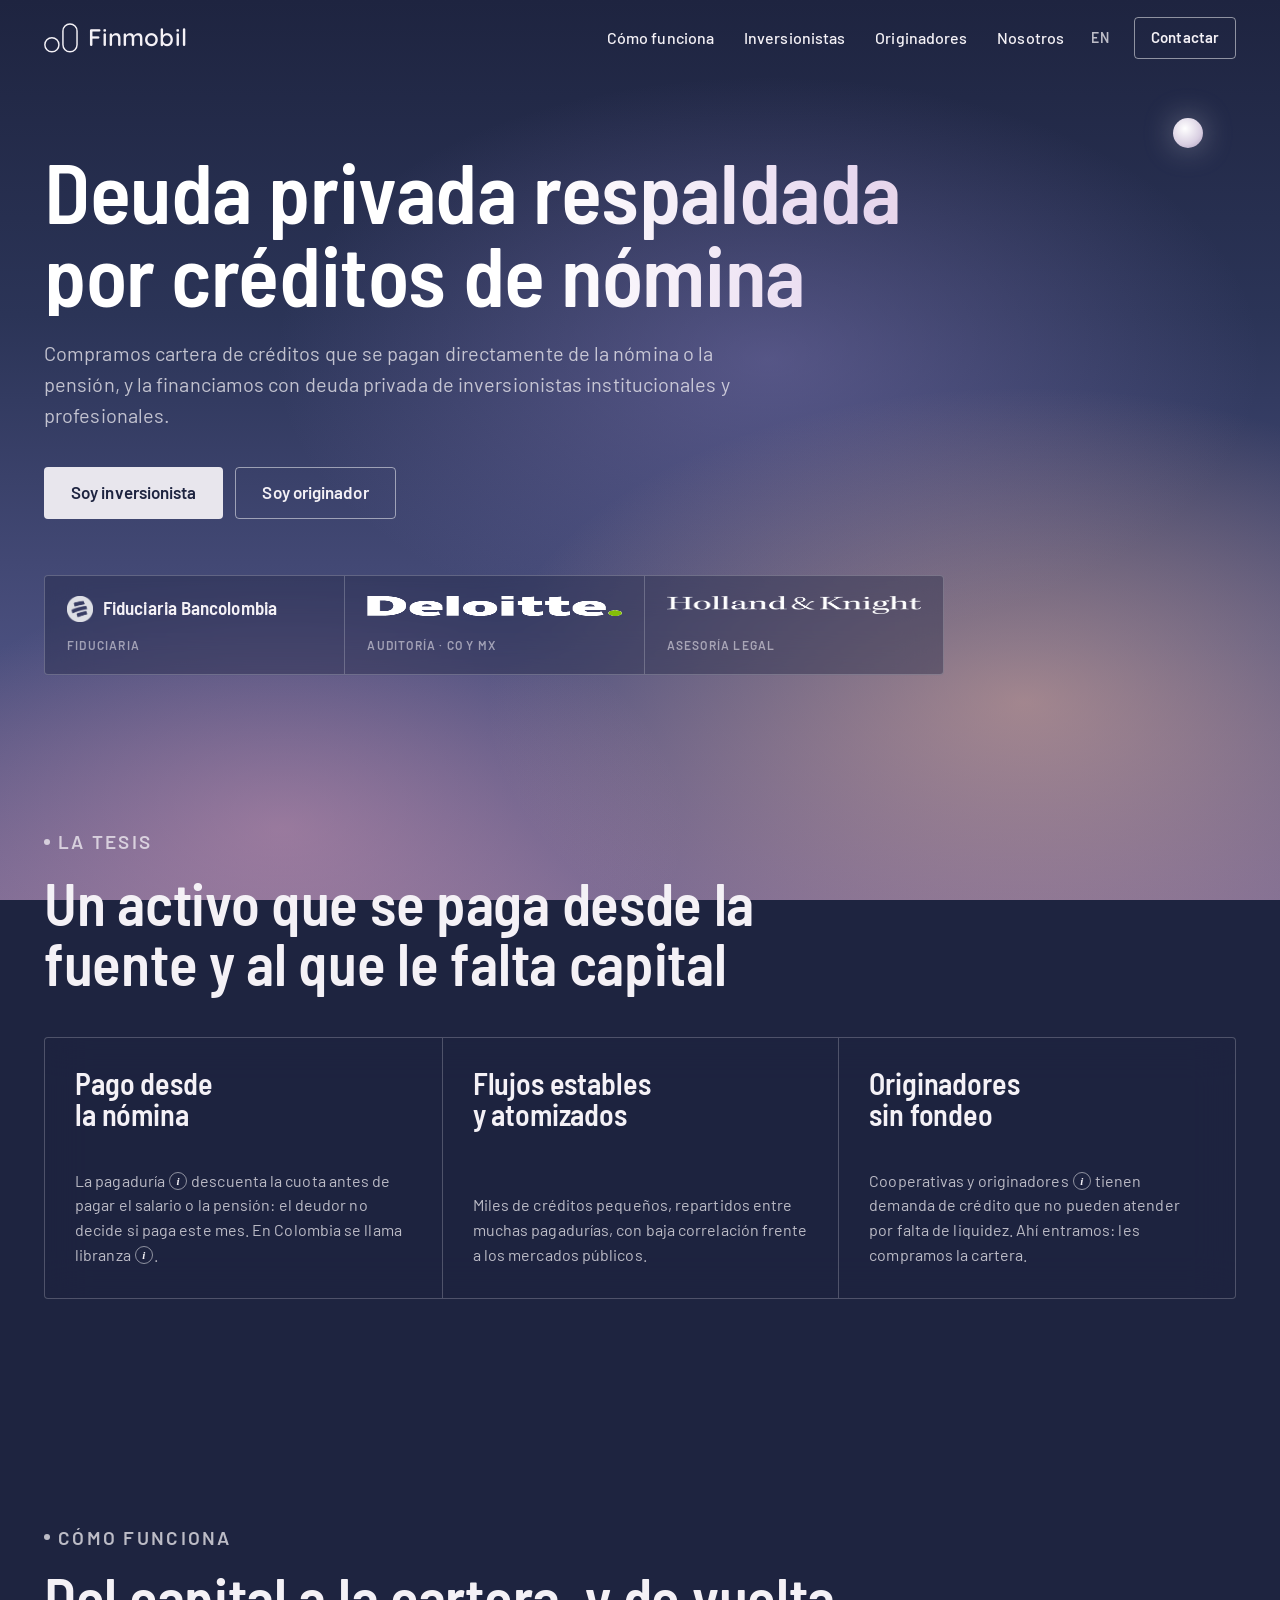
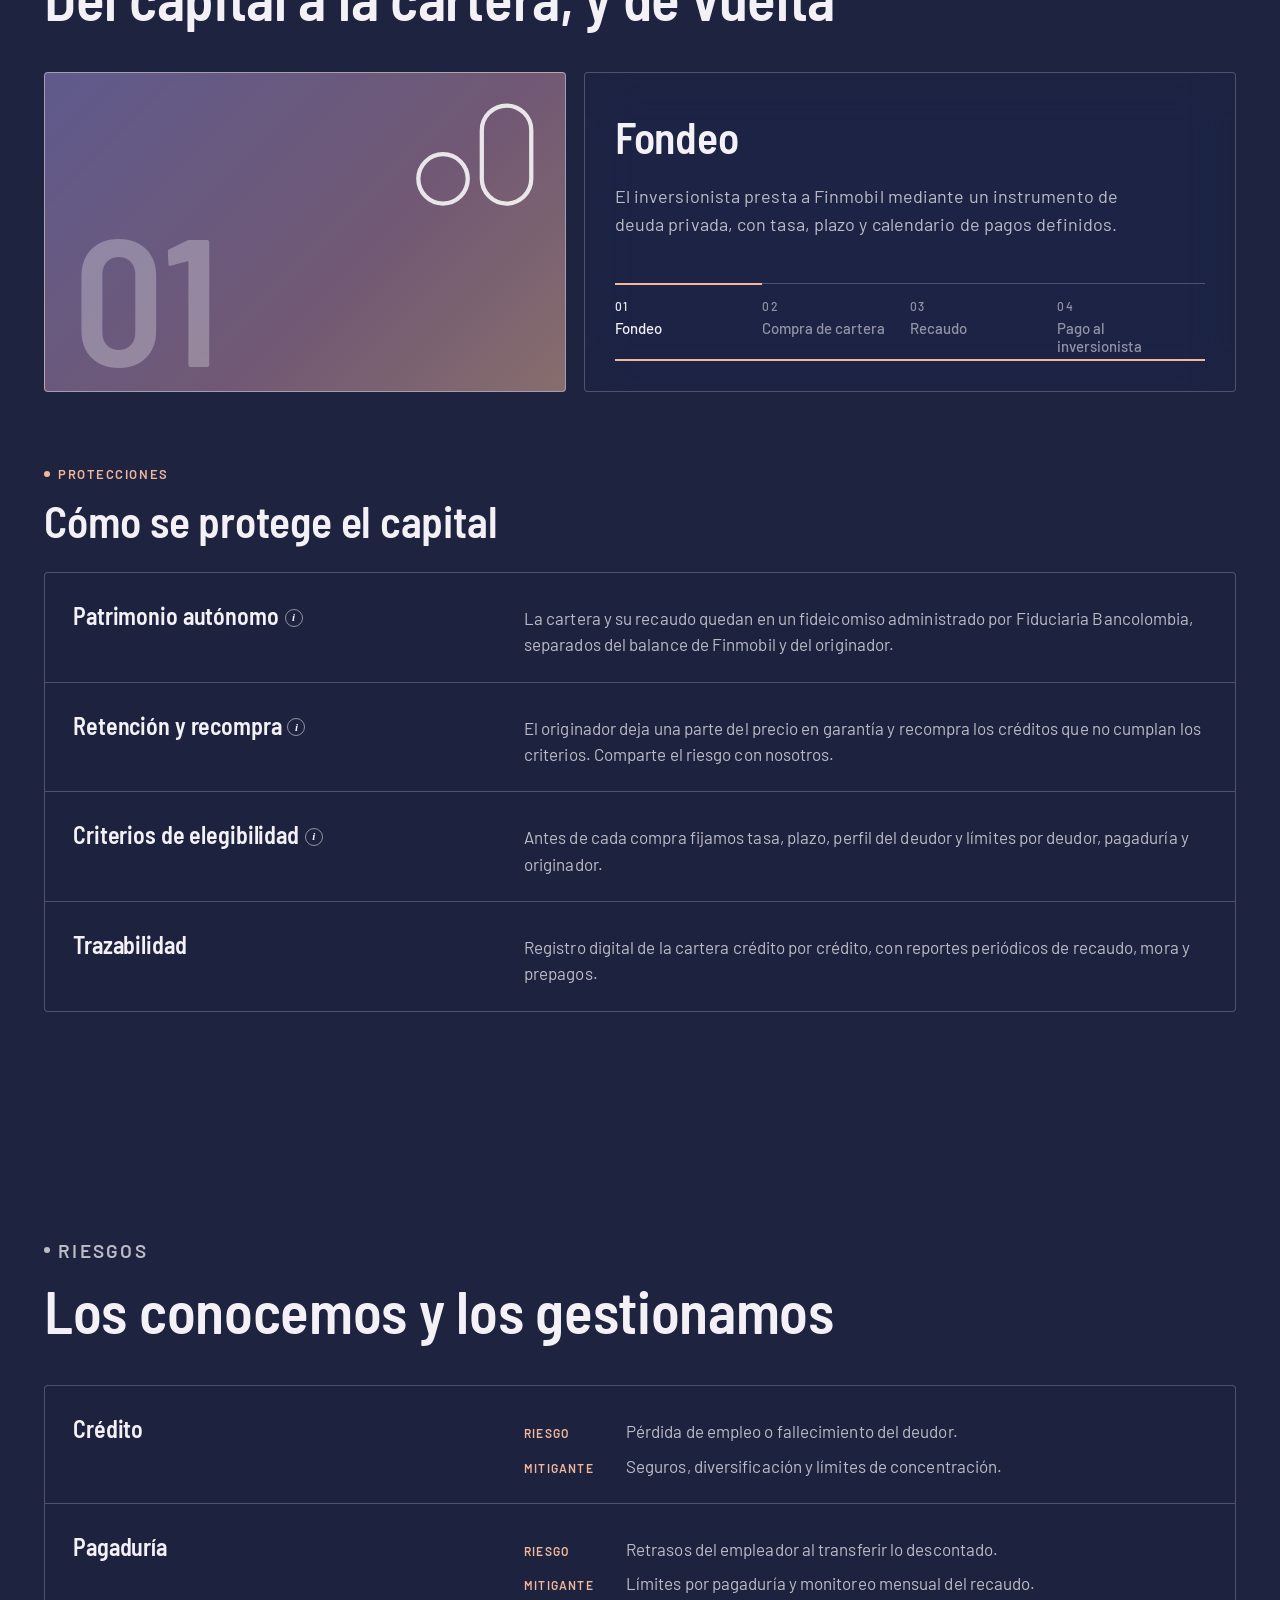
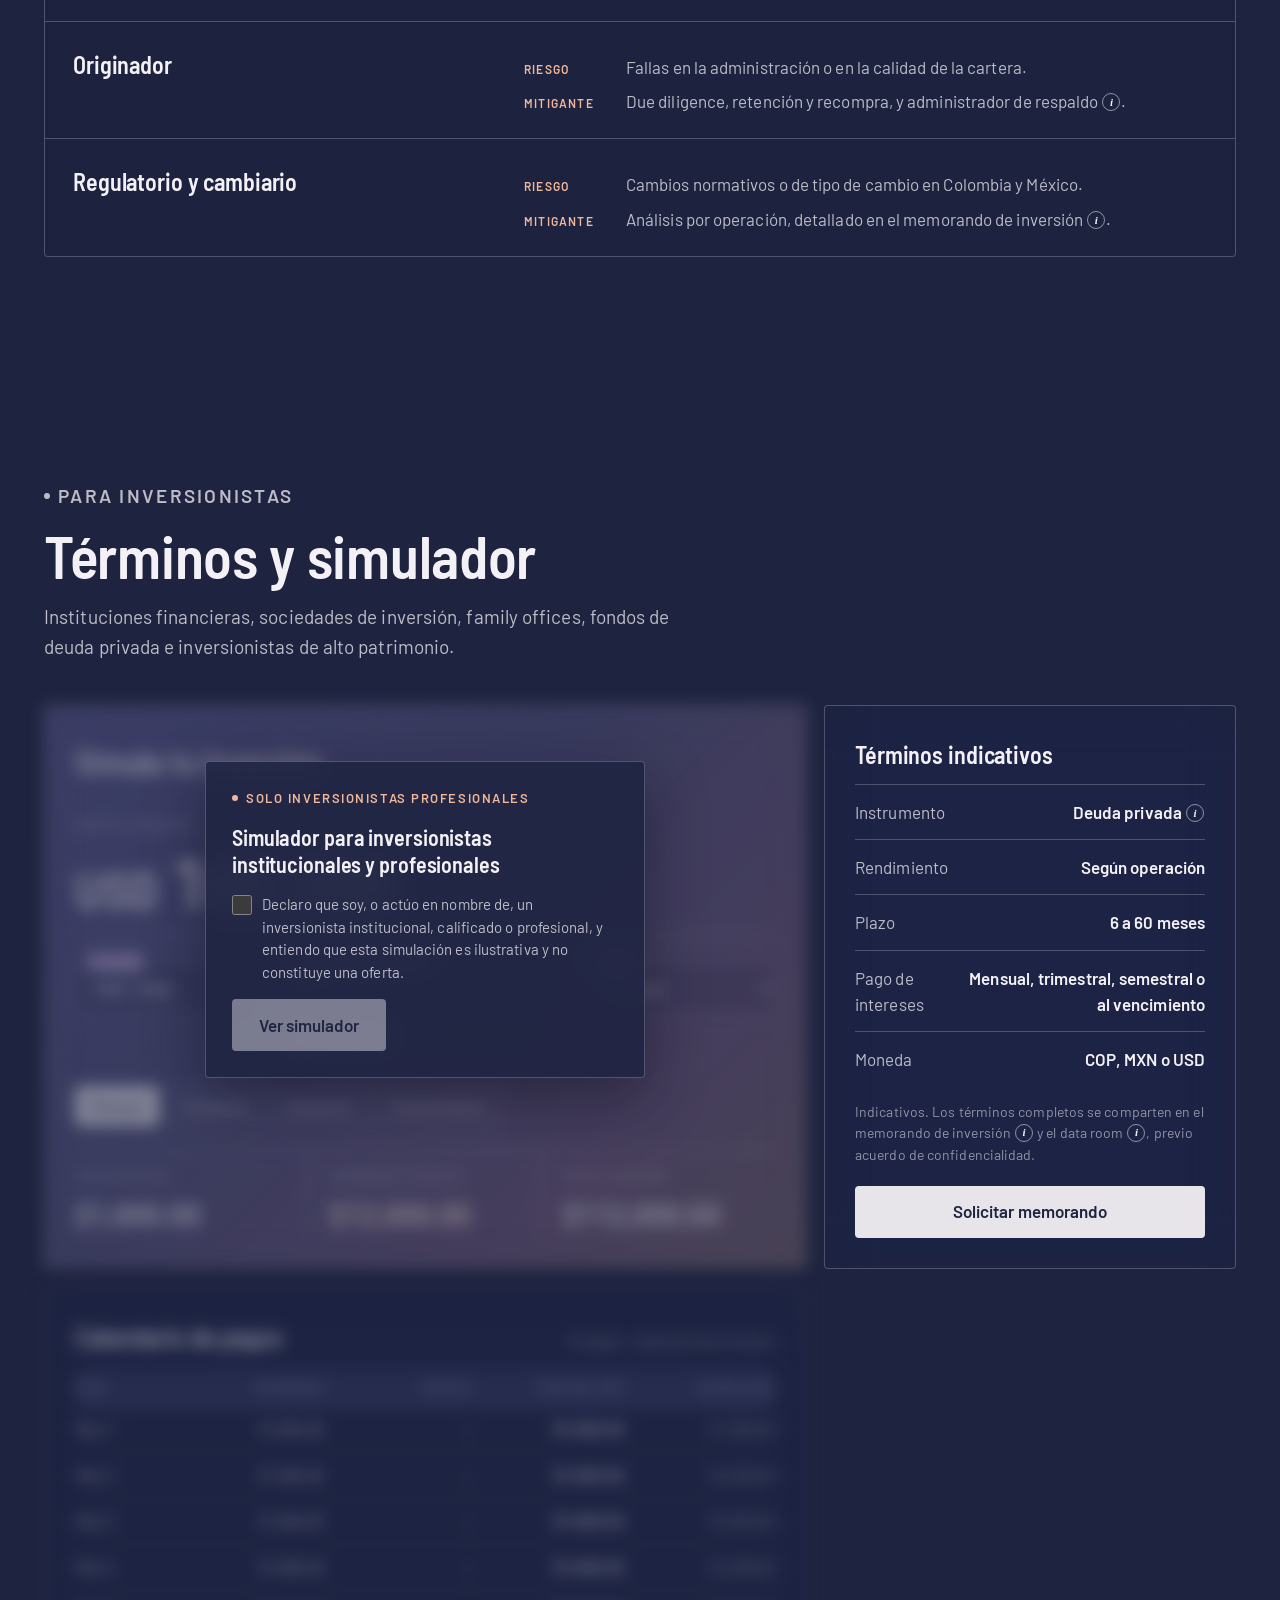
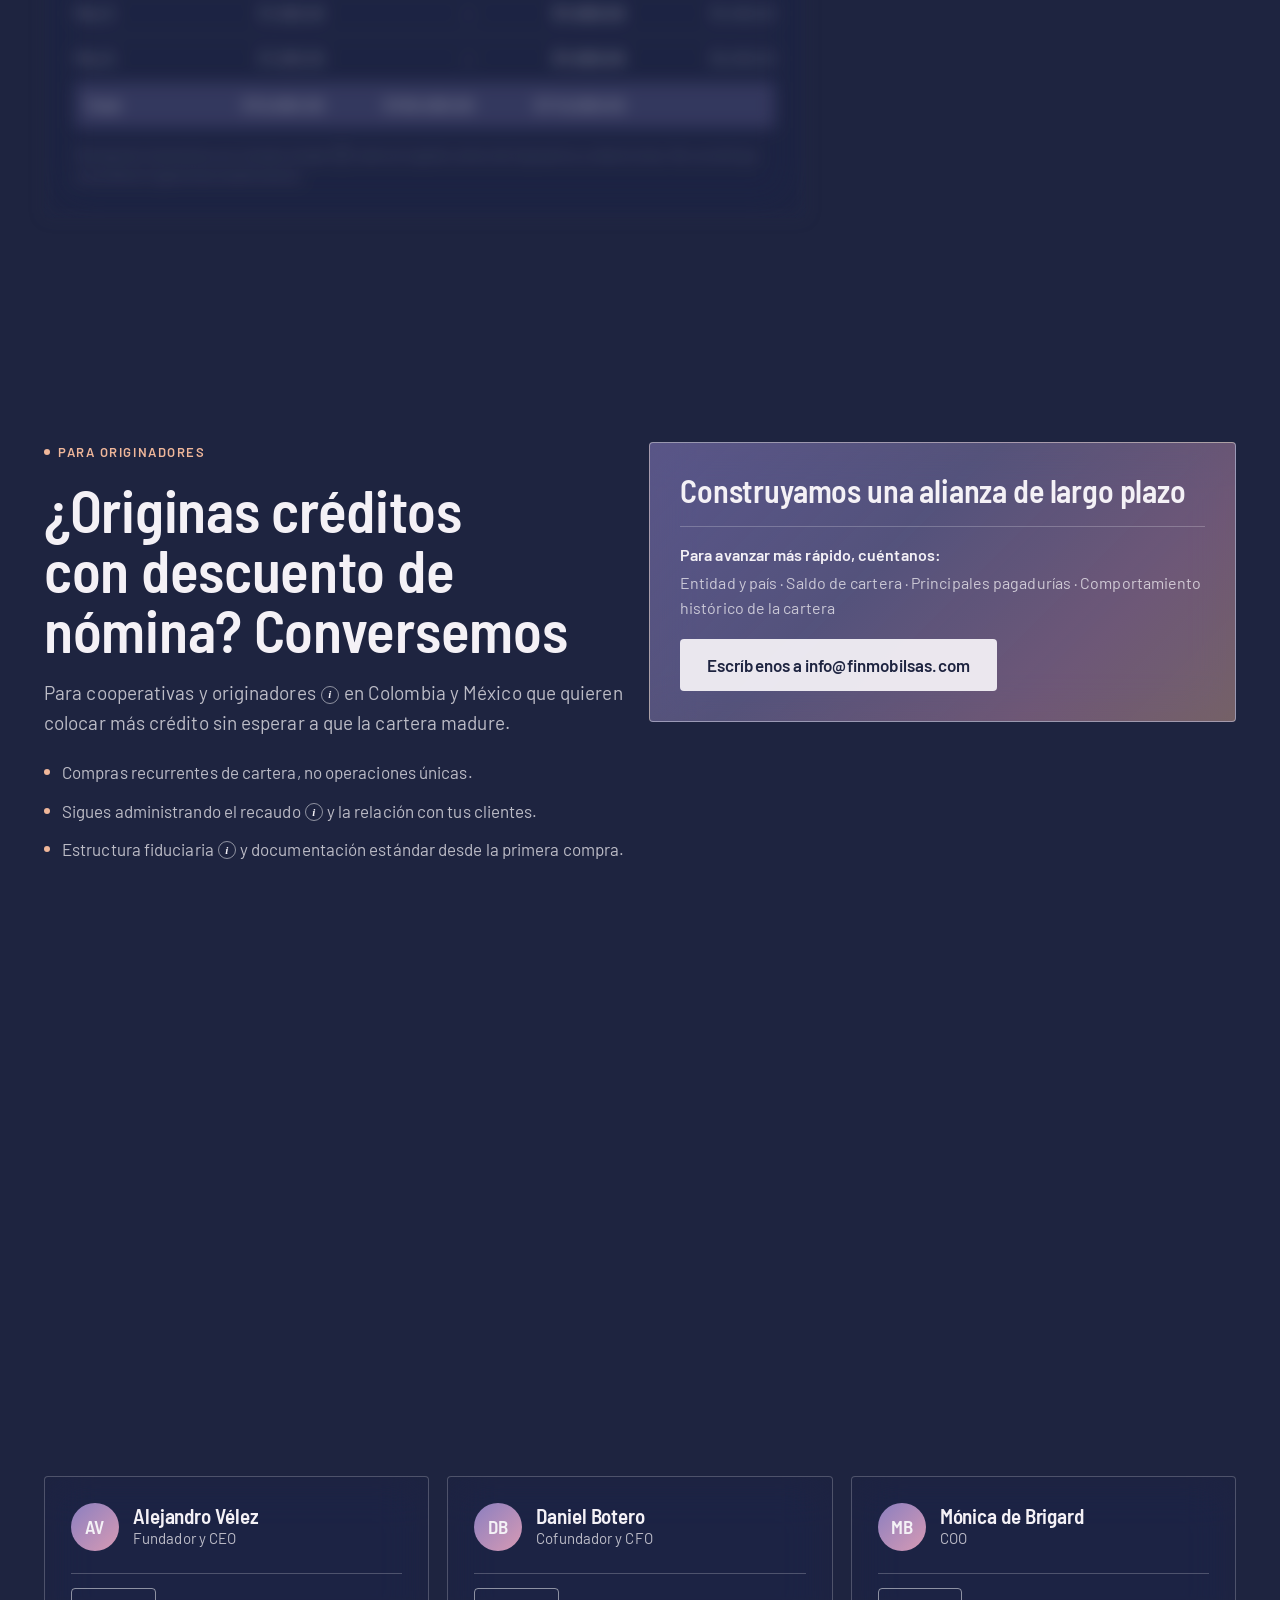
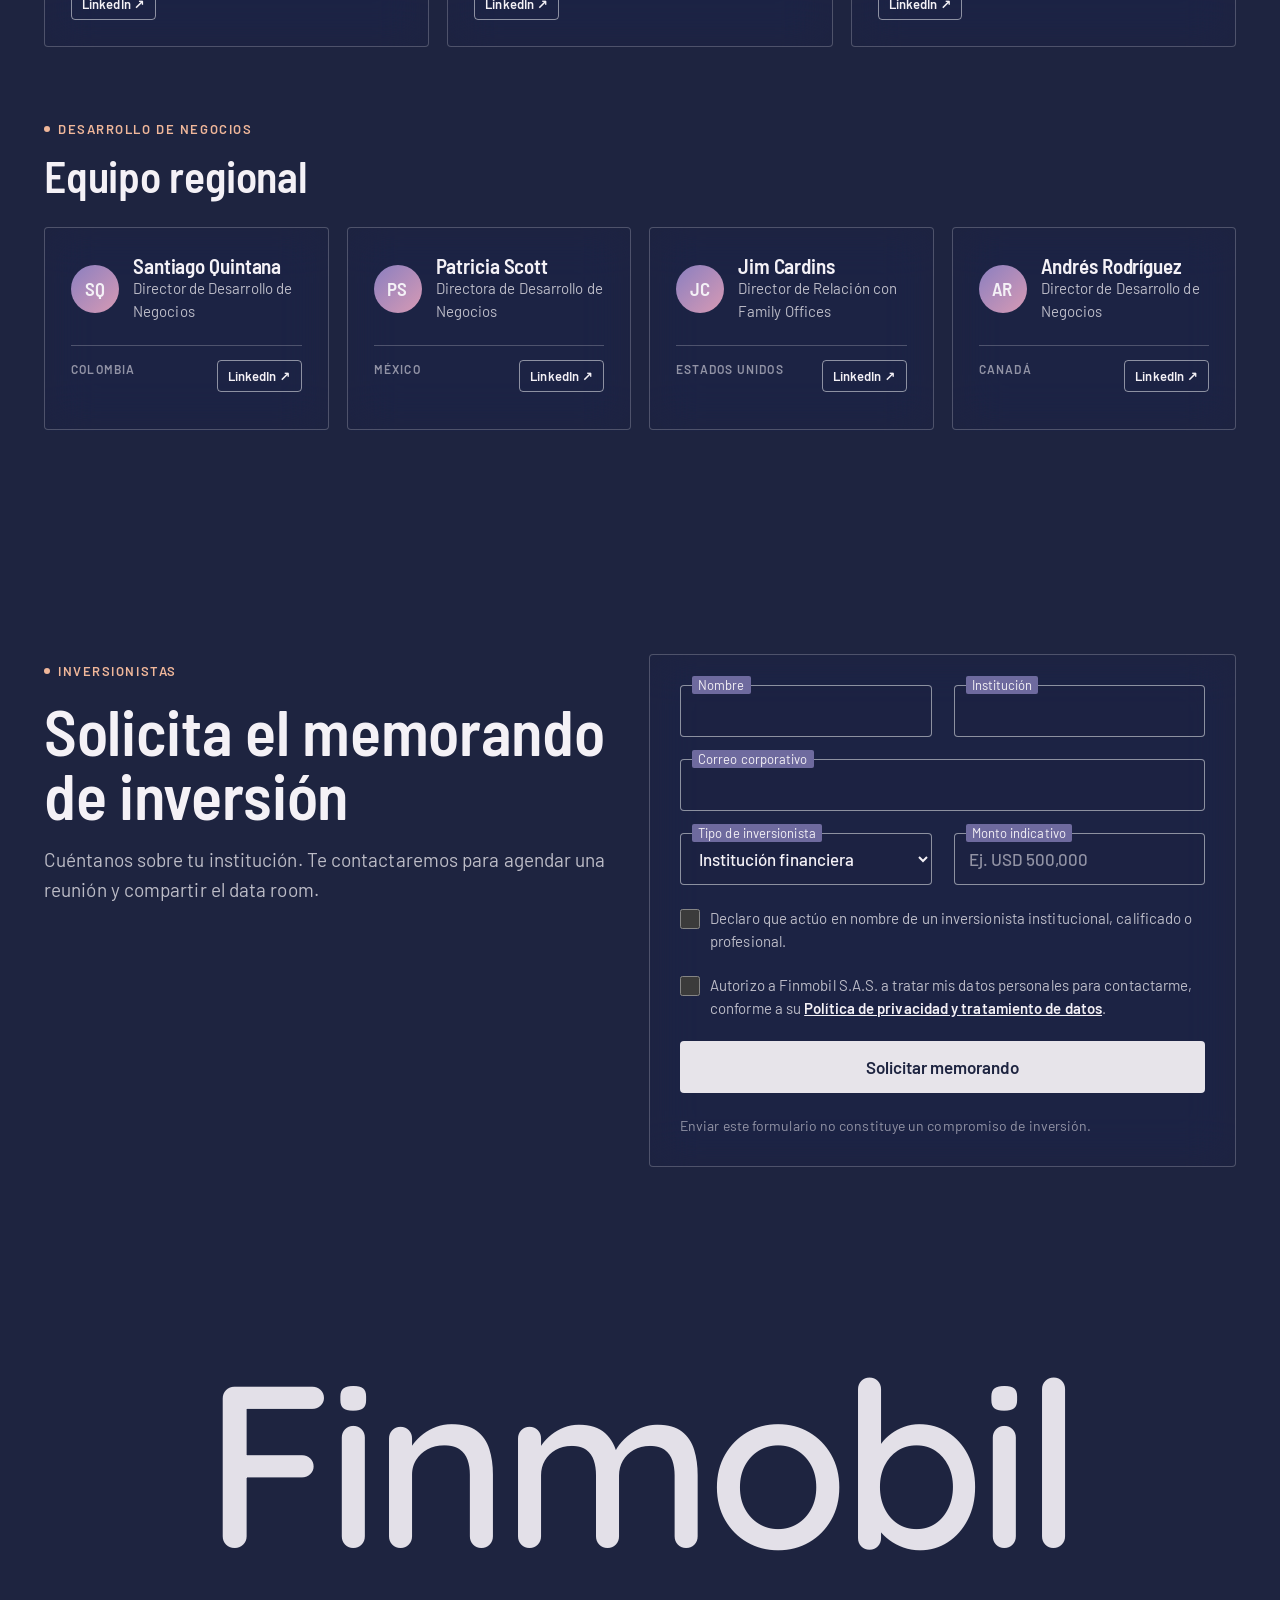
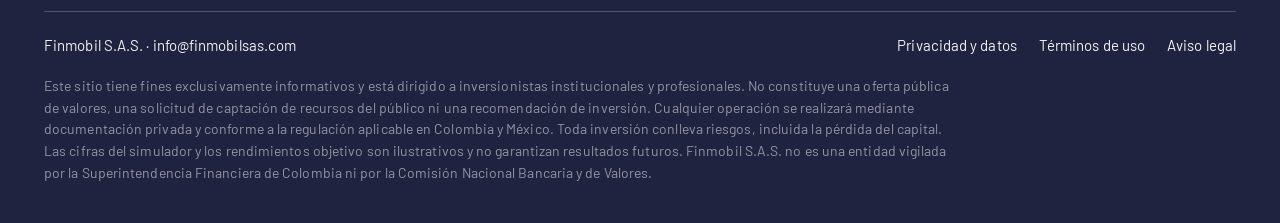
==== commit b752c8c1: "Reestructura en 7 bloques: hero con aliados, protecciones en Cómo funciona, términos+simulador+calen" ====
--- a/index.html
+++ b/index.html
@@ -28,101 +28,47 @@
       <span>Finmobil</span>
     </a>
     <nav class="nav" aria-label="Principal">
-      <a href="#nosotros">Nosotros</a>
       <a href="#como-funciona">Cómo funciona</a>
       <a href="#inversionistas">Inversionistas</a>
       <a href="#originadores">Originadores</a>
+      <a href="#nosotros">Nosotros</a>
       <a href="en/" class="lang" hreflang="en" lang="en" aria-label="English version">EN</a>
       <a href="#contacto" class="btn btn-line">Contactar</a>
       <button type="button" class="menu-btn" id="menu-btn" aria-expanded="false" aria-controls="mobile-menu" aria-label="Abrir menú"><span></span><span></span></button>
     </nav>
   </div>
   <div class="mobile-menu" id="mobile-menu" hidden>
+    <a href="#como-funciona">Cómo funciona</a>
+    <a href="#protecciones">Protecciones</a>
+    <a href="#riesgos">Riesgos</a>
+    <a href="#inversionistas">Inversionistas</a>
+    <a href="#simulador">Simulador</a>
+    <a href="#originadores">Originadores</a>
     <a href="#nosotros">Nosotros</a>
-    <a href="#como-funciona">Cómo funciona</a>
-    <a href="#estructura">Estructura</a>
-    <a href="#inversionistas">Inversionistas</a>
-    <a href="#simulador">Calendario de pagos</a>
-    <a href="#originadores">Originadores</a>
-    <a href="#aliados">Aliados</a>
   </div>
 </header>
 
 <main>
 
-<!-- HERO: visor del simulador + originadores -->
+<!-- 1 · HERO -->
 <section class="hero" id="inicio">
   <div class="moon" aria-hidden="true"></div>
   <div class="wrap">
     <h1>Deuda privada respaldada por créditos de nómina</h1>
-    <p class="hero-lead">Finmobil adquiere cartera de créditos que se pagan con descuento directo de nómina, y la financia con capital de instituciones, sociedades de inversión y patrimonios familiares.</p>
-
-    <div class="hero-grid">
-      <div class="card card-dawn" id="inversionistas-visor" data-gate>
-        <h2>Para inversionistas</h2>
-        <p class="sub">Simula los flujos de tu inversión.</p>
-
-        <div class="amount">
-          <label for="sim-monto" class="k">Monto a invertir</label>
-          <div class="amount-line"><span class="cur" id="amount-cur" aria-hidden="true">USD</span><input id="sim-monto" type="text" inputmode="numeric" autocomplete="off" value="100,000"></div>
-        </div>
-
-        <div class="controls">
-          <div class="field notch"><label for="sim-moneda">Moneda</label>
-            <select id="sim-moneda" class="input"><option value="USD">USD · Dólar</option><option value="COP">COP · Peso colombiano</option><option value="MXN">MXN · Peso mexicano</option></select></div>
-          <div class="field f-rate">
-            <div class="notch"><label for="sim-tasa">Tasa anual · 6% a 24%</label>
-              <input id="sim-tasa" class="input" type="number" min="6" max="24" step="0.1" inputmode="decimal" placeholder="Ej. 12" value="12" aria-describedby="sim-tasa-aviso"></div>
-            <input id="sim-tasa-rango" type="range" min="6" max="24" step="0.5" value="12" aria-label="Tasa anual, deslizador">
-            <div class="range-scale" aria-hidden="true"><span>6%</span><span>15%</span><span>24%</span></div>
-            <p id="sim-tasa-aviso" class="warn" role="alert" hidden>La tasa debe estar entre 6% y 24% anual.</p>
-          </div>
-          <div class="field notch"><label for="sim-plazo">Plazo</label>
-            <select id="sim-plazo" class="input"><option value="6">6 meses</option><option value="12" selected>12 meses</option><option value="18">18 meses</option><option value="24">24 meses</option><option value="36">36 meses</option><option value="48">48 meses</option><option value="60">60 meses</option></select></div>
-        </div>
-
-        <div id="sim-freq" class="freq-group" role="group" aria-label="Pago de intereses">
-          <button type="button" class="freq" data-f="1" aria-pressed="true">Mensual</button>
-          <button type="button" class="freq" data-f="3" aria-pressed="false">Trimestral</button>
-          <button type="button" class="freq" data-f="6" aria-pressed="false">Semestral</button>
-          <button type="button" class="freq" data-f="0" aria-pressed="false">Al vencimiento</button>
-        </div>
-
-        <div class="cells" aria-live="polite">
-          <div><p class="k" id="out-per-label">Pago mensual</p><p class="v" id="out-per">—</p></div>
-          <div><p class="k">Intereses totales</p><p class="v accent" id="out-int">—</p></div>
-          <div><p class="k">Total a recibir</p><p class="v" id="out-total">—</p></div>
-        </div>
-
-        <div class="hero-actions">
-          <a href="#contacto" class="btn btn-light">Solicitar memorando</a>
-          <a href="#simulador" class="link">Ver calendario de pagos</a>
-        </div>
-        <p class="note">Simulación ilustrativa. Dirigido exclusivamente a inversionistas institucionales y profesionales.</p>
-      </div>
-
-      <div class="card card-night">
-        <h2>Para originadores</h2>
-        <p class="sub">Convierte tu cartera de créditos de nómina en liquidez y coloca más crédito.</p>
-        <ul>
-          <li>Compras recurrentes de cartera</li>
-          <li>Tú sigues administrando el recaudo</li>
-          <li>Estructura fiduciaria desde la primera compra</li>
-        </ul>
-        <p class="mail">Escríbenos a <a href="mailto:info@finmobilsas.com?subject=Alianza%20con%20Finmobil%20-%20Originaci%C3%B3n%20de%20cr%C3%A9ditos%20de%20n%C3%B3mina">info@finmobilsas.com</a></p>
-      </div>
-    </div>
-
-    <div class="strip" id="estructura-resumen">
-      <div><p class="tag">Patrimonio autónomo</p><h3>Activos separados</h3><p>Cartera y recaudo fuera del balance de Finmobil.</p></div>
-      <div><p class="tag">Originador alineado</p><h3>Retención y recompra</h3><p>El vendedor comparte el riesgo de la cartera.</p></div>
-      <div><p class="tag">Elegibilidad</p><h3>Límites por pagaduría</h3><p>Criterios definidos antes de cada compra.</p></div>
-      <div><p class="tag">Trazabilidad</p><h3>Registro tokenizado</h3><p>Recaudo y mora, crédito por crédito.</p></div>
-    </div>
-  </div>
-</section>
-
-<!-- TESIS -->
+    <p class="hero-lead">Compramos cartera de créditos que se pagan directamente de la nómina o la pensión, y la financiamos con deuda privada de inversionistas institucionales y profesionales.</p>
+    <div class="hero-cta">
+      <a href="#inversionistas" class="btn btn-light">Soy inversionista</a>
+      <a href="#originadores" class="btn btn-line">Soy originador</a>
+    </div>
+    <div class="proof" id="aliados" aria-label="Aliados y asesores">
+      <div><span class="bc"><img src="assets/fiduciaria-bancolombia-white.png" alt="" width="26" height="26">Fiduciaria Bancolombia</span><p class="k">Fiduciaria</p></div>
+      <div><img src="assets/deloitte-white.png" alt="Deloitte" style="height:20px"><p class="k">Auditoría · CO y MX</p></div>
+      <div><img src="assets/holland-knight-white.png" alt="Holland &amp; Knight" style="height:18px"><p class="k">Asesoría legal</p></div>
+    </div>
+  </div>
+</section>
+
+<!-- 2 · TESIS -->
 <section class="section" id="tesis">
   <div class="wrap">
     <div class="section-head reveal">
@@ -130,14 +76,14 @@
       <h2>Un activo que se paga desde la fuente y al que le falta capital</h2>
     </div>
     <div class="grid-3 reveal">
-      <article><h3>Pago desde<br>la nómina</h3><p>La cuota la descuenta el empleador o la pagaduría antes de pagar el salario o la pensión. El deudor no decide si paga este mes.</p></article>
-      <article><h3>Flujos estables<br>y atomizados</h3><p>Miles de créditos pequeños, repartidos entre pagadurías, con baja correlación frente a los mercados públicos.</p></article>
-      <article><h3>Originadores<br>sin fondeo</h3><p>Cooperativas y originadores tienen demanda de crédito que no pueden atender por falta de liquidez. Ahí compramos.</p></article>
-    </div>
-  </div>
-</section>
-
-<!-- CÓMO FUNCIONA -->
+      <article><h3>Pago desde<br>la nómina</h3><p>La pagaduría <button type="button" class="info" aria-label="¿Qué es pagaduría?" data-tip-title="Pagaduría" data-tip="Entidad que paga la nómina o la pensión (un empleador público o privado, o un fondo de pensiones). Descuenta la cuota antes de pagar al trabajador y la transfiere al acreedor. En México: dependencia o entidad pagadora.">i</button> descuenta la cuota antes de pagar el salario o la pensión: el deudor no decide si paga este mes. En Colombia se llama libranza <button type="button" class="info" aria-label="¿Qué es libranza?" data-tip-title="Libranza" data-tip="Nombre legal en Colombia del crédito que se paga con descuento directo de la nómina o la pensión (Ley 1527 de 2012). En México se conoce como crédito con descuento vía nómina.">i</button>.</p></article>
+      <article><h3>Flujos estables<br>y atomizados</h3><p>Miles de créditos pequeños, repartidos entre muchas pagadurías, con baja correlación frente a los mercados públicos.</p></article>
+      <article><h3>Originadores<br>sin fondeo</h3><p>Cooperativas y originadores <button type="button" class="info" aria-label="¿Qué es originador?" data-tip-title="Originador" data-tip="Cooperativa, fintech o entidad financiera que otorga el crédito al trabajador o pensionado y después vende esa cartera.">i</button> tienen demanda de crédito que no pueden atender por falta de liquidez. Ahí entramos: les compramos la cartera.</p></article>
+    </div>
+  </div>
+</section>
+
+<!-- 3 · CÓMO FUNCIONA + PROTECCIONES -->
 <section class="section" id="como-funciona">
   <div class="wrap">
     <div class="section-head reveal">
@@ -164,135 +110,137 @@
         </div>
       </div>
     </div>
-  </div>
-</section>
-
-<!-- ESTRUCTURA -->
-<section class="section" id="estructura">
-  <div class="wrap">
-    <div class="section-head reveal">
-      <p class="tag">Estructura y protecciones</p>
-      <h2>Diseñada para que el capital esté protegido antes de rendir</h2>
-      <p>Separación de activos, alineación con el originador y visibilidad del activo subyacente.</p>
+
+    <div class="sub-head reveal" id="protecciones">
+      <p class="tag">Protecciones</p>
+      <h2>Cómo se protege el capital</h2>
+    </div>
+    <div class="rows reveal" id="estructura">
+      <div><h3>Patrimonio autónomo <button type="button" class="info" aria-label="¿Qué es patrimonio autónomo?" data-tip-title="Patrimonio autónomo" data-tip="Fideicomiso administrado por una fiduciaria. La cartera y su recaudo quedan separados legalmente del balance de Finmobil y del originador: si a alguno le va mal, sus acreedores no pueden tocar esos activos.">i</button></h3><p>La cartera y su recaudo quedan en un fideicomiso administrado por Fiduciaria Bancolombia, separados del balance de Finmobil y del originador.</p></div>
+      <div><h3>Retención y recompra <button type="button" class="info" aria-label="¿Qué es retención y recompra?" data-tip-title="Retención y recompra" data-tip="Retención (holdback): parte del precio de compra que se le paga al originador solo si la cartera se comporta como se esperaba. Recompra: obligación del originador de recomprar los créditos que no cumplan los criterios pactados.">i</button></h3><p>El originador deja una parte del precio en garantía y recompra los créditos que no cumplan los criterios. Comparte el riesgo con nosotros.</p></div>
+      <div><h3>Criterios de elegibilidad <button type="button" class="info" aria-label="¿Qué es criterios de elegibilidad?" data-tip-title="Criterios de elegibilidad" data-tip="Reglas que debe cumplir cada crédito para poder comprarse: tasa, plazo, perfil del deudor y límites de concentración por deudor, pagaduría y originador.">i</button></h3><p>Antes de cada compra fijamos tasa, plazo, perfil del deudor y límites por deudor, pagaduría y originador.</p></div>
+      <div><h3>Trazabilidad</h3><p>Registro digital de la cartera crédito por crédito, con reportes periódicos de recaudo, mora y prepagos.</p></div>
+    </div>
+  </div>
+</section>
+
+<!-- 4 · RIESGOS -->
+<section class="section" id="riesgos">
+  <div class="wrap">
+    <div class="section-head reveal">
+      <p class="tag">Riesgos</p>
+      <h2>Los conocemos y los gestionamos</h2>
     </div>
     <div class="rows reveal">
-      <div><h3>Patrimonio autónomo</h3><p>La cartera y su recaudo quedan en un vehículo fiduciario, separados del balance de Finmobil y del originador.</p></div>
-      <div><h3>Originador alineado</h3><p>Retención de una parte del precio de compra y obligación de recompra de créditos que no cumplan los criterios.</p></div>
-      <div><h3>Criterios de elegibilidad</h3><p>Límites por deudor, pagaduría y originador; tasa, plazo y perfil del crédito definidos antes de cada compra.</p></div>
-      <div><h3>Trazabilidad total</h3><p>Registro tokenizado de la cartera y reportes de recaudo, mora y prepagos crédito por crédito.</p></div>
-    </div>
-  </div>
-</section>
-
-<!-- CALENDARIO -->
-<section class="section" id="simulador">
-  <div class="wrap">
-    <div class="section-head reveal">
-      <p class="tag">Simulador</p>
-      <h2>Calendario de pagos</h2>
-      <p>Se actualiza con el monto, la tasa y el plazo que elijas arriba.</p>
-    </div>
-    <div class="card reveal" data-gate>
-      <div class="schedule-head"><h3 id="sched-title">Tu inversión</h3><span id="out-note"></span></div>
-      <div id="sched-wrap" hidden>
-        <div class="row-head"><span>Pago</span><span>Intereses</span><span>Capital</span><span>Pago del mes</span><span>Acumulado</span></div>
-        <div id="sched-rows"></div>
-        <div class="row-total"><span>Total</span><span id="tot-int"></span><span id="tot-cap"></span><span id="tot-all"></span><span></span></div>
-      </div>
-      <p id="sched-empty" style="padding:20px 0;color:var(--muted)">Ingresa el monto y la tasa para ver el calendario.</p>
-    </div>
-    <p class="disclaimer">Simulación ilustrativa con interés simple sobre el capital, antes de impuestos y retenciones. No constituye una oferta ni garantiza rendimientos; los términos definitivos dependen de la documentación de cada operación.</p>
-  </div>
-</section>
-
-<!-- INVERSIONISTAS -->
+      <div><h3>Crédito</h3><div class="rm"><p><span class="k">Riesgo</span>Pérdida de empleo o fallecimiento del deudor.</p><p><span class="k">Mitigante</span>Seguros, diversificación y límites de concentración.</p></div></div>
+      <div><h3>Pagaduría</h3><div class="rm"><p><span class="k">Riesgo</span>Retrasos del empleador al transferir lo descontado.</p><p><span class="k">Mitigante</span>Límites por pagaduría y monitoreo mensual del recaudo.</p></div></div>
+      <div><h3>Originador</h3><div class="rm"><p><span class="k">Riesgo</span>Fallas en la administración o en la calidad de la cartera.</p><p><span class="k">Mitigante</span>Due diligence, retención y recompra, y administrador de respaldo <button type="button" class="info" aria-label="¿Qué es administrador de respaldo?" data-tip-title="Administrador de respaldo" data-tip="Backup servicer: entidad lista para asumir el cobro y la administración de la cartera si el originador deja de hacerlo.">i</button>.</p></div></div>
+      <div><h3>Regulatorio y cambiario</h3><div class="rm"><p><span class="k">Riesgo</span>Cambios normativos o de tipo de cambio en Colombia y México.</p><p><span class="k">Mitigante</span>Análisis por operación, detallado en el memorando de inversión <button type="button" class="info" aria-label="¿Qué es memorando de inversión?" data-tip-title="Memorando de inversión" data-tip="Documento confidencial con los términos completos, la estructura, el modelo financiero y los riesgos de cada operación.">i</button>.</p></div></div>
+    </div>
+  </div>
+</section>
+
+<!-- 5 · INVERSIONISTAS: términos + simulador + calendario -->
 <section class="section" id="inversionistas">
   <div class="wrap">
     <div class="section-head reveal">
       <p class="tag">Para inversionistas</p>
-      <h2>Para quién es</h2>
-    </div>
-    <div class="split">
-      <div class="card reveal" style="display:flex;flex-direction:column;gap:20px">
-        <div class="chips">
-          <span class="pill">Instituciones financieras</span>
-          <span class="pill">Sociedades de inversión</span>
-          <span class="pill">Family offices</span>
-          <span class="pill">Inversionistas de alto patrimonio</span>
-          <span class="pill">Fondos de deuda privada</span>
-        </div>
-        <p style="color:var(--muted)">Los términos completos, el modelo financiero y el historial de la cartera se comparten en el memorando de inversión y el data room, previo acuerdo de confidencialidad.</p>
-      </div>
-      <div class="card terms reveal d1">
-        <h3 style="font-size:24px;margin-bottom:10px">Términos indicativos</h3>
-        <div><span>Instrumento</span><span>Deuda privada</span></div>
-        <div><span>Ticket mínimo</span><span>A convenir</span></div>
-        <div><span>Rendimiento objetivo</span><span>6% – 24% anual, según operación</span></div>
+      <h2>Términos y simulador</h2>
+      <p>Instituciones financieras, sociedades de inversión, family offices, fondos de deuda privada e inversionistas de alto patrimonio.</p>
+    </div>
+    <div class="inv-grid">
+      <aside class="card terms reveal">
+        <h3>Términos indicativos</h3>
+        <div><span>Instrumento</span><span>Deuda privada <button type="button" class="info" aria-label="¿Qué es deuda privada?" data-tip-title="Deuda privada" data-tip="Préstamo directo de inversionistas a una compañía, fuera del mercado público de valores, con tasa, plazo y calendario de pagos pactados por contrato.">i</button></span></div>
+        <div><span>Rendimiento</span><span>Según operación</span></div>
         <div><span>Plazo</span><span>6 a 60 meses</span></div>
         <div><span>Pago de intereses</span><span>Mensual, trimestral, semestral o al vencimiento</span></div>
         <div><span>Moneda</span><span>COP, MXN o USD</span></div>
-        <small>Términos indicativos sujetos a la documentación definitiva.</small>
-      </div>
-    </div>
-  </div>
-</section>
-
-<!-- RIESGOS -->
-<section class="section" id="riesgos">
-  <div class="wrap">
-    <div class="section-head reveal">
-      <p class="tag">Riesgos</p>
-      <h2>Los conocemos y los gestionamos</h2>
-    </div>
-    <div class="rows reveal">
-      <div><h3>Crédito</h3><p>Pérdida de empleo o fallecimiento del deudor. Mitigado con seguros, diversificación y límites de concentración.</p></div>
-      <div><h3>Pagaduría</h3><p>Retrasos del empleador en girar el recaudo. Mitigado con límites por pagaduría y monitoreo mensual.</p></div>
-      <div><h3>Originador</h3><p>Fallas en la administración o en la calidad de la cartera. Mitigado con due diligence, retención y administrador de respaldo.</p></div>
-      <div><h3>Regulatorio y cambiario</h3><p>Cambios normativos o de tipo de cambio en Colombia y México. Detallados en el memorando de inversión.</p></div>
-    </div>
-  </div>
-</section>
-
-<!-- ORIGINADORES -->
+        <small>Indicativos. Los términos completos se comparten en el memorando de inversión <button type="button" class="info" aria-label="¿Qué es memorando de inversión?" data-tip-title="Memorando de inversión" data-tip="Documento confidencial con los términos completos, la estructura, el modelo financiero y los riesgos de cada operación.">i</button> y el data room <button type="button" class="info" aria-label="¿Qué es data room?" data-tip-title="Data room" data-tip="Repositorio digital confidencial con la documentación de la operación: contratos, historial de la cartera y modelo financiero.">i</button>, previo acuerdo de confidencialidad.</small>
+        <a href="#contacto" class="btn btn-light">Solicitar memorando</a>
+      </aside>
+      <div class="sim-block" id="simulador" data-gate>
+        <div class="card card-dawn" id="inversionistas-visor">
+          <h3 class="sim-title">Simula tu inversión</h3>
+          <div class="amount">
+            <label for="sim-monto" class="k">Monto a invertir</label>
+            <div class="amount-line"><span class="cur" id="amount-cur" aria-hidden="true">USD</span><input id="sim-monto" type="text" inputmode="numeric" autocomplete="off" value="100,000"></div>
+          </div>
+
+          <div class="controls">
+            <div class="field notch"><label for="sim-moneda">Moneda</label>
+              <select id="sim-moneda" class="input"><option value="USD">USD · Dólar</option><option value="COP">COP · Peso colombiano</option><option value="MXN">MXN · Peso mexicano</option></select></div>
+            <div class="field f-rate">
+              <div class="notch"><label for="sim-tasa">Tasa anual · 6% a 24%</label>
+                <input id="sim-tasa" class="input" type="number" min="6" max="24" step="0.1" inputmode="decimal" placeholder="Ej. 12" value="12" aria-describedby="sim-tasa-aviso"></div>
+              <input id="sim-tasa-rango" type="range" min="6" max="24" step="0.5" value="12" aria-label="Tasa anual, deslizador">
+              <div class="range-scale" aria-hidden="true"><span>6%</span><span>15%</span><span>24%</span></div>
+              <p id="sim-tasa-aviso" class="warn" role="alert" hidden>La tasa debe estar entre 6% y 24% anual.</p>
+            </div>
+            <div class="field notch"><label for="sim-plazo">Plazo</label>
+              <select id="sim-plazo" class="input"><option value="6">6 meses</option><option value="12" selected>12 meses</option><option value="18">18 meses</option><option value="24">24 meses</option><option value="36">36 meses</option><option value="48">48 meses</option><option value="60">60 meses</option></select></div>
+          </div>
+
+          <div id="sim-freq" class="freq-group" role="group" aria-label="Pago de intereses">
+            <button type="button" class="freq" data-f="1" aria-pressed="true">Mensual</button>
+            <button type="button" class="freq" data-f="3" aria-pressed="false">Trimestral</button>
+            <button type="button" class="freq" data-f="6" aria-pressed="false">Semestral</button>
+            <button type="button" class="freq" data-f="0" aria-pressed="false">Al vencimiento</button>
+          </div>
+
+          <div class="cells" aria-live="polite">
+            <div><p class="k" id="out-per-label">Pago mensual</p><p class="v" id="out-per">—</p></div>
+            <div><p class="k">Intereses totales</p><p class="v accent" id="out-int">—</p></div>
+            <div><p class="k">Total a recibir</p><p class="v" id="out-total">—</p></div>
+          </div>
+        </div>
+        <div class="card">
+          <div class="schedule-head"><h3 id="sched-title">Calendario de pagos</h3><span id="out-note"></span></div>
+          <div id="sched-wrap" hidden>
+            <div class="row-head"><span>Pago</span><span>Intereses</span><span>Capital</span><span>Pago del mes</span><span>Acumulado</span></div>
+            <div id="sched-rows"></div>
+            <div class="row-total"><span>Total</span><span id="tot-int"></span><span id="tot-cap"></span><span id="tot-all"></span><span></span></div>
+          </div>
+          <p id="sched-empty" style="padding:20px 0;color:var(--muted)">Ingresa el monto y la tasa para ver el calendario.</p>
+          <p class="disclaimer">Simulación ilustrativa con interés simple <button type="button" class="info" aria-label="¿Qué es interés simple?" data-tip-title="Interés simple" data-tip="Los intereses se calculan siempre sobre el capital invertido, sin reinvertirse. El capital se devuelve completo al vencimiento.">i</button> sobre el capital, antes de impuestos y retenciones. No constituye una oferta ni garantiza rendimientos.</p>
+        </div>
+      </div>
+    </div>
+  </div>
+</section>
+
+<!-- 6 · ORIGINADORES -->
 <section class="section" id="originadores">
   <div class="wrap split">
     <div class="reveal" style="display:flex;flex-direction:column;gap:18px">
       <p class="tag">Para originadores</p>
-      <h2 style="font-size:clamp(38px,4.6vw,64px);line-height:1.02">¿Originas créditos con descuento de nómina? Conversemos</h2>
-      <p style="font-size:19px;color:var(--muted)">Cooperativas y originadores en Colombia y México que quieren colocar más crédito sin esperar a que la cartera madure.</p>
+      <h2 class="h-xl">¿Originas créditos con descuento de nómina? Conversemos</h2>
+      <p class="lead-m">Para cooperativas y originadores <button type="button" class="info" aria-label="¿Qué es originador?" data-tip-title="Originador" data-tip="Cooperativa, fintech o entidad financiera que otorga el crédito al trabajador o pensionado y después vende esa cartera.">i</button> en Colombia y México que quieren colocar más crédito sin esperar a que la cartera madure.</p>
       <ul class="checks">
         <li>Compras recurrentes de cartera, no operaciones únicas.</li>
-        <li>Puedes seguir administrando el recaudo y la relación con tus clientes.</li>
-        <li>Estructura fiduciaria y documentación estándar desde la primera compra.</li>
+        <li><span>Sigues administrando el recaudo <button type="button" class="info" aria-label="¿Qué es recaudo?" data-tip-title="Recaudo" data-tip="El dinero de las cuotas que las pagadurías descuentan de la nómina y transfieren cada mes.">i</button> y la relación con tus clientes.</span></li>
+        <li><span>Estructura fiduciaria <button type="button" class="info" aria-label="¿Qué es patrimonio autónomo?" data-tip-title="Patrimonio autónomo" data-tip="Fideicomiso administrado por una fiduciaria. La cartera y su recaudo quedan separados legalmente del balance de Finmobil y del originador: si a alguno le va mal, sus acreedores no pueden tocar esos activos.">i</button> y documentación estándar desde la primera compra.</span></li>
       </ul>
     </div>
     <div class="card card-dawn reveal d1" style="display:flex;flex-direction:column;gap:18px">
       <h3 style="font-size:32px;line-height:1.08">Construyamos una alianza de largo plazo</h3>
-      <p style="color:var(--muted)">Queremos conocer tu operación y explorar cómo podemos crecer juntos. Escríbenos y agendamos una conversación con nuestro equipo.</p>
-      <p class="hint"><strong>Para avanzar más rápido, cuéntanos:</strong>Entidad y país · Saldo de cartera de nómina · Principales pagadurías · Comportamiento histórico de la cartera</p>
-      <a href="mailto:info@finmobilsas.com?subject=Alianza%20con%20Finmobil%20-%20Originaci%C3%B3n%20de%20cr%C3%A9ditos%20de%20n%C3%B3mina" class="btn btn-light" style="align-self:flex-start">Escríbenos</a>
-      <p style="font-size:16px;color:var(--muted)">o directamente a <strong style="color:var(--snow)">info@finmobilsas.com</strong></p>
-    </div>
-  </div>
-</section>
-
-<!-- NOSOTROS: quiénes somos + equipo -->
+      <p class="hint"><strong>Para avanzar más rápido, cuéntanos:</strong>Entidad y país · Saldo de cartera · Principales pagadurías · Comportamiento histórico de la cartera</p>
+      <a href="mailto:info@finmobilsas.com?subject=Alianza%20con%20Finmobil%20-%20Originaci%C3%B3n%20de%20cr%C3%A9ditos%20de%20n%C3%B3mina" class="btn btn-light btn-wrap" style="align-self:flex-start">Escríbenos a info@finmobilsas.com</a>
+    </div>
+  </div>
+</section>
+
+<!-- 7 · NOSOTROS -->
 <section class="section" id="nosotros">
   <div class="wrap">
     <div class="section-head reveal">
       <p class="tag">Nosotros</p>
       <h2>Quiénes somos</h2>
-      <p>Finmobil S.A.S. es una compañía colombiana, con sede en Bogotá, que compra cartera de créditos con descuento de nómina en Colombia y México y la financia con deuda privada de instituciones, sociedades de inversión y patrimonios familiares.</p>
-    </div>
-    <div class="strip about-strip reveal">
-      <div><p class="tag">Sede</p><h3>Bogotá, Colombia</h3></div>
-      <div><p class="tag">Mercados</p><h3>Colombia y México</h3></div>
-      <div><p class="tag">Actividad</p><h3>Compra de cartera de créditos de nómina</h3></div>
-      <div><p class="tag">Fondeo</p><h3>Deuda privada con inversionistas profesionales</h3></div>
-    </div>
-    <div class="section-head reveal" id="equipo" style="margin-bottom:28px">
+      <p>Finmobil S.A.S. es una compañía colombiana con sede en Bogotá que opera en Colombia y México. Cada compra de cartera se estructura con una fiduciaria, auditoría independiente y asesoría legal internacional.</p>
+    </div>
+    <div class="sub-head reveal" id="equipo">
       <p class="tag">Equipo</p>
-      <h2 style="font-size:clamp(30px,3.4vw,44px)">Visión y liderazgo</h2>
+      <h2>Visión y liderazgo</h2>
     </div>
     <div class="partners team">
       <div class="card partner reveal">
@@ -317,9 +265,9 @@
         </div>
       </div>
     </div>
-    <div class="section-head reveal" id="desarrollo" style="margin:56px 0 28px">
+    <div class="sub-head reveal" id="desarrollo">
       <p class="tag">Desarrollo de negocios</p>
-      <h2 style="font-size:clamp(30px,3.4vw,44px)">Equipo regional</h2>
+      <h2>Equipo regional</h2>
     </div>
     <div class="partners regional">
       <div class="card partner reveal">
@@ -353,30 +301,6 @@
           <!-- Pendiente: URL de LinkedIn -->
           <a class="li-btn" href="#" target="_blank" rel="noopener" aria-label="Perfil de LinkedIn de Andrés Rodríguez">LinkedIn ↗</a>
         </div>
-      </div>
-    </div>
-  </div>
-</section>
-
-<!-- ALIADOS -->
-<section class="section" id="aliados">
-  <div class="wrap">
-    <div class="section-head reveal">
-      <p class="tag">Aliados y asesores</p>
-      <h2>Trabajamos con quienes el inversionista ya conoce</h2>
-    </div>
-    <div class="partners trio">
-      <div class="card partner reveal">
-        <div class="partner-mark"><span class="bc"><img src="assets/fiduciaria-bancolombia-white.png" alt="" width="30" height="30">Fiduciaria Bancolombia</span></div>
-        <p class="k">Fiduciaria</p>
-      </div>
-      <div class="card partner reveal d1">
-        <div class="partner-mark"><img src="assets/deloitte-white.png" alt="Deloitte" style="height:26px"></div>
-        <p class="k">Auditoría · Colombia y México</p>
-      </div>
-      <div class="card partner reveal d2">
-        <div class="partner-mark"><img src="assets/holland-knight-white.png" alt="Holland &amp; Knight" style="height:23px"></div>
-        <p class="k">Asesoría legal</p>
       </div>
     </div>
   </div>
@@ -404,8 +328,8 @@
       </div>
       <label class="check"><input name="declaracion_inversionista" value="si" type="checkbox" required><span>Declaro que actúo en nombre de un inversionista institucional, calificado o profesional.</span></label>
       <label class="check"><input name="autorizacion_datos" value="si" type="checkbox" required><span>Autorizo a Finmobil S.A.S. a tratar mis datos personales para contactarme, conforme a su <a href="legal.html#privacidad">Política de privacidad y tratamiento de datos</a>.</span></label>
-      <button type="submit" class="btn btn-light">Solicitar información</button>
-      <small>Solo para inversionistas institucionales y profesionales. Enviar este formulario no constituye un compromiso de inversión.</small>
+      <button type="submit" class="btn btn-light">Solicitar memorando</button>
+      <small>Enviar este formulario no constituye un compromiso de inversión.</small>
     </form>
   </div>
 </section>
--- a/style.css
+++ b/style.css
@@ -394,3 +394,66 @@
 /* Aliados (3) y equipo regional (4) */
 .partners.trio { grid-template-columns: repeat(3, minmax(0, 1fr)); }
 @media (max-width: 860px) { .partners.trio { grid-template-columns: 1fr; } .partners.trio .partner { min-height: 0; } }
+
+/* ---------- Estructura en 7 bloques ---------- */
+/* Hero: llamadas a la acción y franja de aliados */
+.hero { padding-bottom: 40px; }
+.hero-cta { display: flex; flex-wrap: wrap; gap: 12px; margin-bottom: 56px; }
+.proof { display: grid; grid-template-columns: repeat(3, minmax(0, 1fr)); max-width: 900px; border: 1px solid var(--line); border-radius: var(--radius); background: var(--glass); backdrop-filter: blur(20px); -webkit-backdrop-filter: blur(20px); }
+.proof > div { display: flex; flex-direction: column; justify-content: space-between; gap: 14px; padding: 20px 22px; min-width: 0; }
+.proof > div + div { border-left: 1px solid var(--line); }
+.proof img { width: auto; max-width: 100%; }
+.proof .bc { display: flex; align-items: center; gap: 10px; font-family: var(--display); font-weight: 600; font-size: 19px; line-height: 1.1; }
+.proof .bc img { width: 26px; height: 26px; flex: none; }
+@media (max-width: 640px) {
+  .hero-cta .btn { flex: 1 1 140px; }
+  .proof { grid-template-columns: 1fr; }
+  .proof > div { flex-direction: row; align-items: center; padding: 16px 18px; }
+  .proof > div + div { border-left: 0; border-top: 1px solid var(--line); }
+  .proof .bc { font-size: 17px; }
+}
+
+/* Subtítulos dentro de una sección */
+.sub-head { display: flex; flex-direction: column; gap: 14px; margin: 72px 0 28px; }
+.sub-head h2 { font-size: clamp(30px, 3.4vw, 44px); line-height: 1.05; }
+.h-xl { font-size: clamp(38px, 4.6vw, 64px); line-height: 1.02; }
+.lead-m { font-size: 19px; color: var(--muted); }
+.btn-wrap { white-space: normal; text-align: left; line-height: 1.2; padding-top: 12px; padding-bottom: 12px; }
+
+/* Riesgo → mitigante */
+.rm { display: grid; gap: 8px; }
+.rm p { color: var(--muted); }
+.rm .k { display: inline-block; min-width: 92px; margin-right: 10px; color: var(--peach); }
+
+/* Inversionistas: términos + simulador + calendario */
+.inv-grid { display: grid; grid-template-columns: minmax(0, 1.85fr) minmax(0, 1fr); grid-template-areas: "sim terms"; gap: 18px; align-items: start; }
+.inv-grid > .terms { grid-area: terms; position: sticky; top: 96px; display: flex; flex-direction: column; }
+.inv-grid > .sim-block { grid-area: sim; display: grid; gap: 18px; }
+.terms > h3 { font-size: 24px; margin-bottom: 10px; }
+.terms > .btn { margin-top: 20px; }
+.sim-title { font-size: clamp(28px, 2.6vw, 36px); }
+.sim-block .amount { margin-top: 22px; }
+@media (max-width: 980px) {
+  .inv-grid { grid-template-columns: 1fr; grid-template-areas: "terms" "sim"; }
+  .inv-grid > .terms { position: static; }
+}
+
+/* Definiciones (ⓘ) */
+.info {
+  display: inline-grid; place-items: center; width: 18px; height: 18px; padding: 0; margin: 0 1px; vertical-align: 2px;
+  border-radius: 50%; border: 1px solid var(--line-strong); background: transparent; color: var(--snow);
+  font: italic 600 11px/1 Georgia, "Times New Roman", serif; cursor: pointer; transition: background .2s, border-color .2s;
+  position: relative;
+}
+.info::after { content: ""; position: absolute; inset: -12px; } /* área táctil de 42px */
+.info:hover, .info[aria-expanded="true"] { background: var(--snow); color: var(--night); border-color: var(--snow); }
+.rows h3 .info { vertical-align: 4px; }
+.tip {
+  position: fixed; z-index: 80; max-width: min(340px, calc(100vw - 24px)); padding: 14px 16px;
+  border: 1px solid var(--line-strong); border-radius: var(--radius); background: rgba(30, 36, 64, .96);
+  backdrop-filter: blur(14px); -webkit-backdrop-filter: blur(14px); box-shadow: 0 18px 50px rgba(10, 12, 30, .5);
+  font-size: 15px; line-height: 1.5; color: var(--muted); animation: fadeUp .25s var(--ease);
+}
+.tip[hidden] { display: none; }
+.tip strong { display: block; color: var(--snow); font-family: var(--display); font-size: 18px; margin-bottom: 4px; }
+@media (max-width: 640px) { .hero-cta .btn { padding: 0 14px; white-space: nowrap; } }
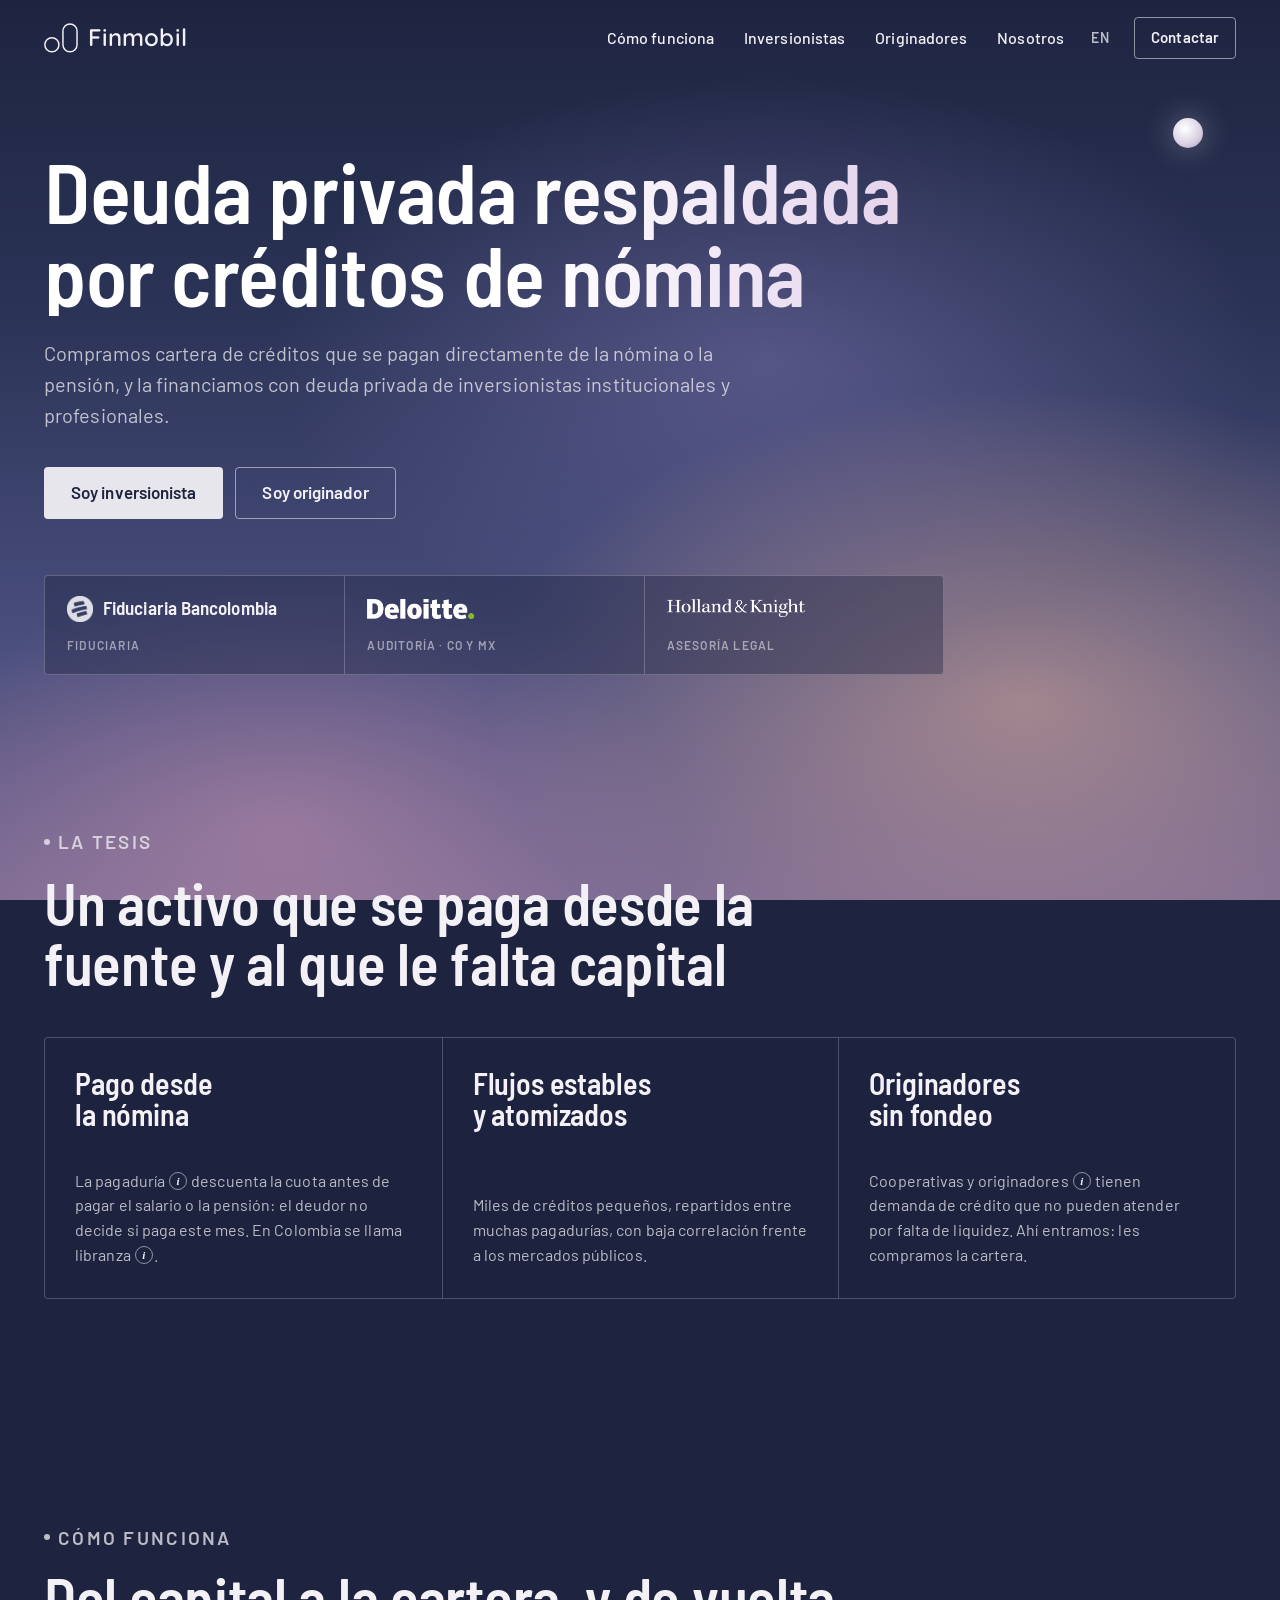
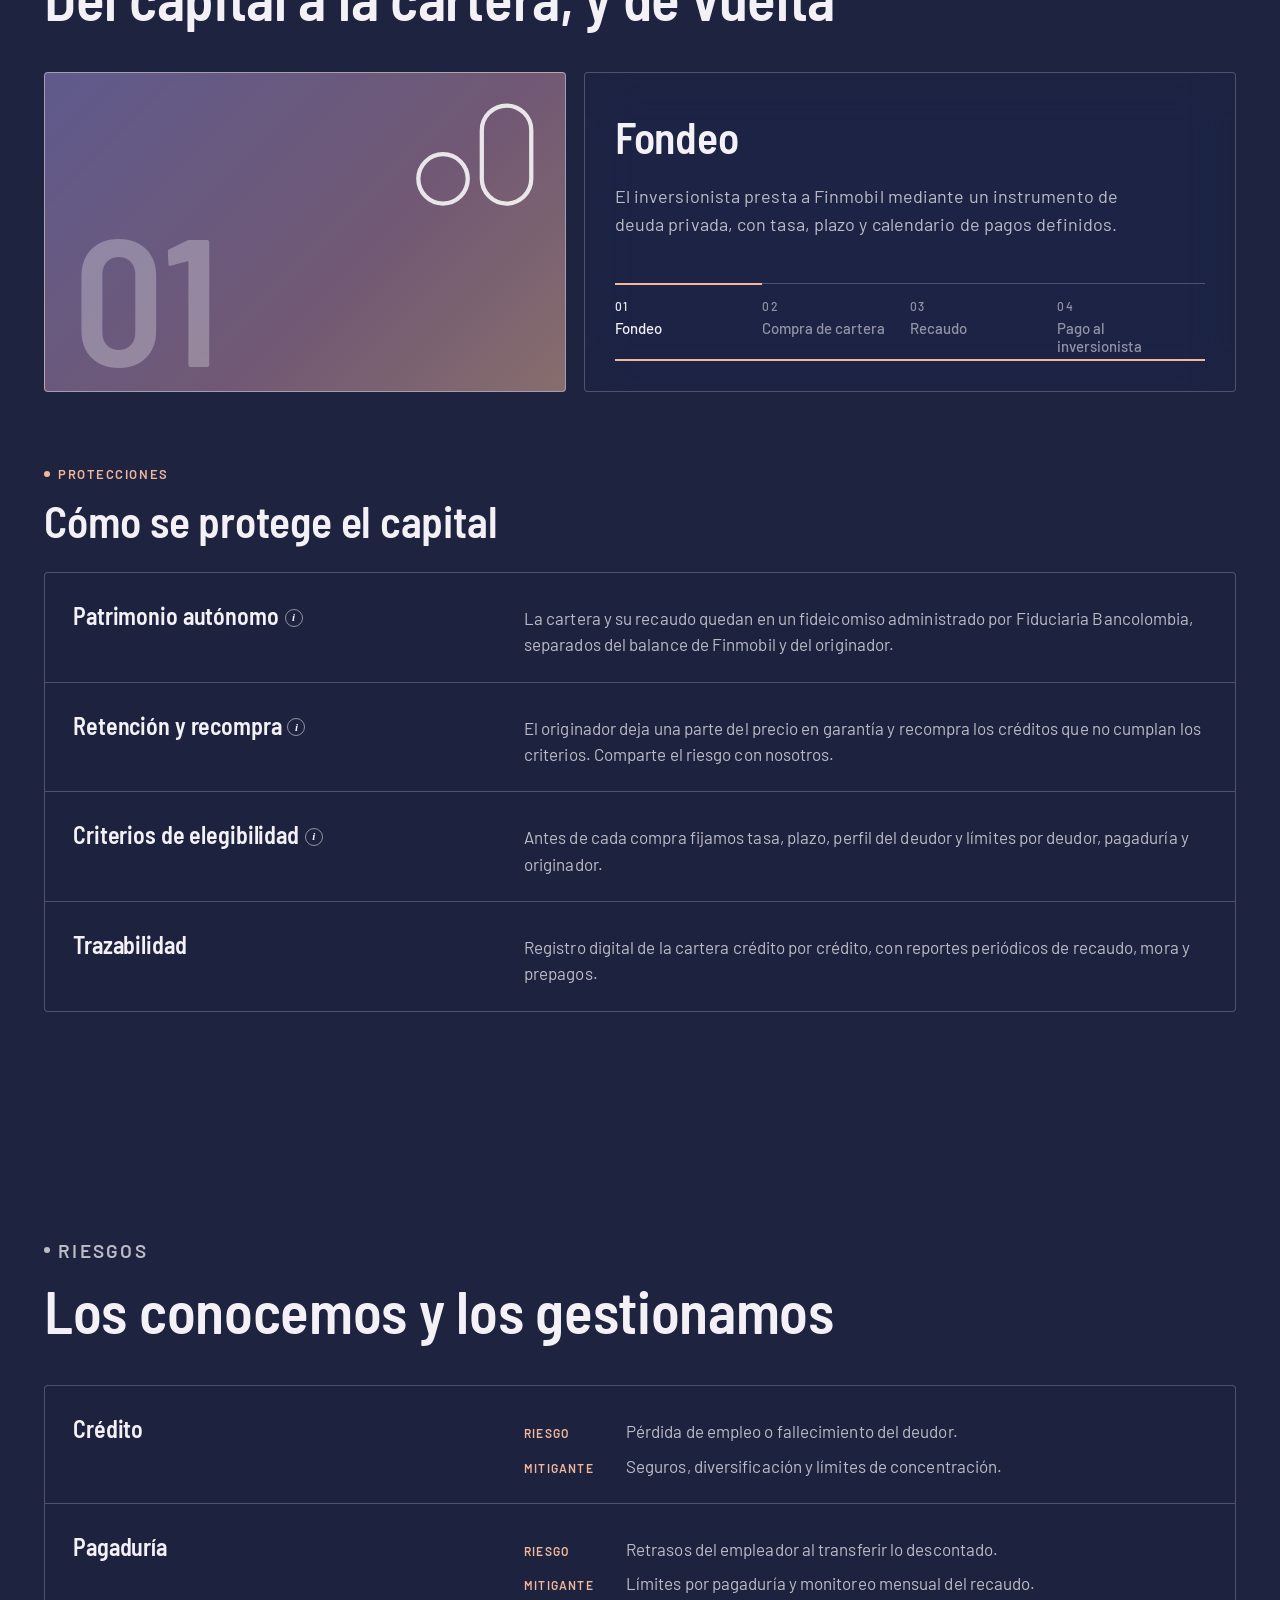
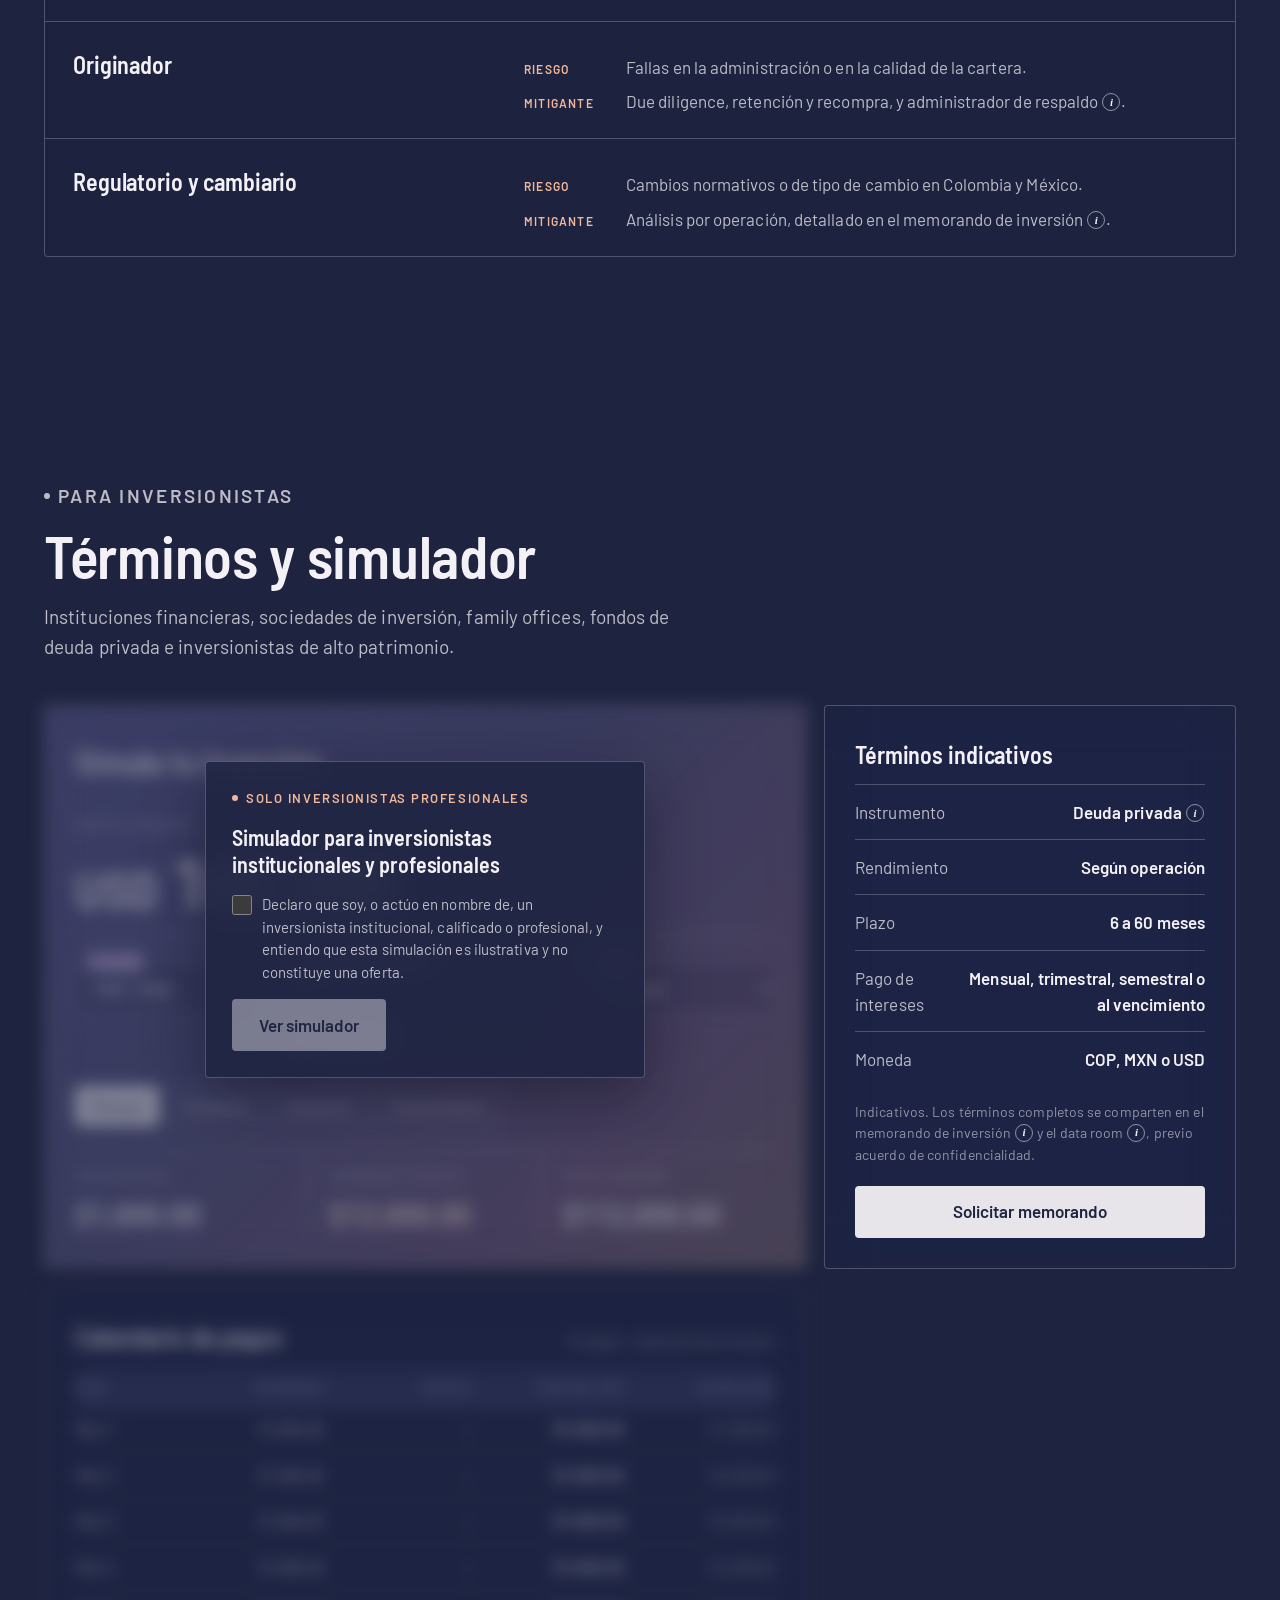
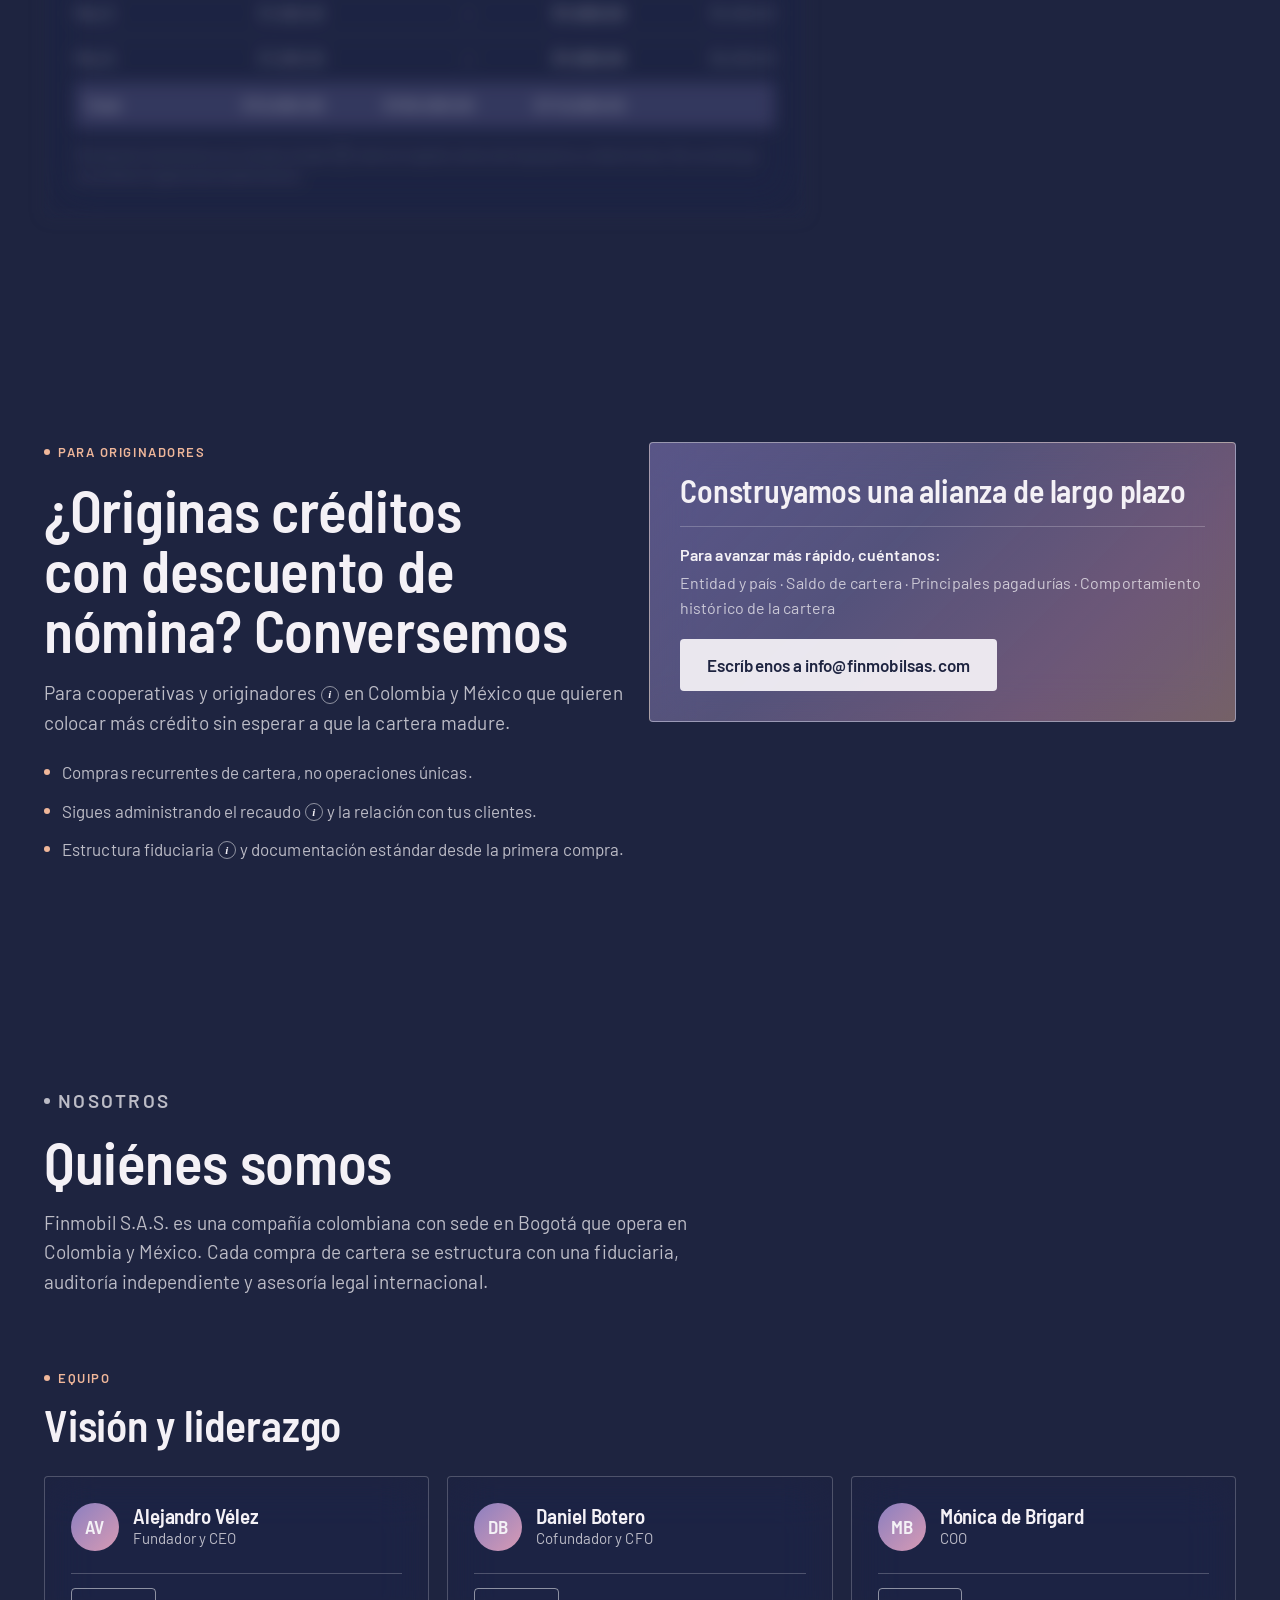
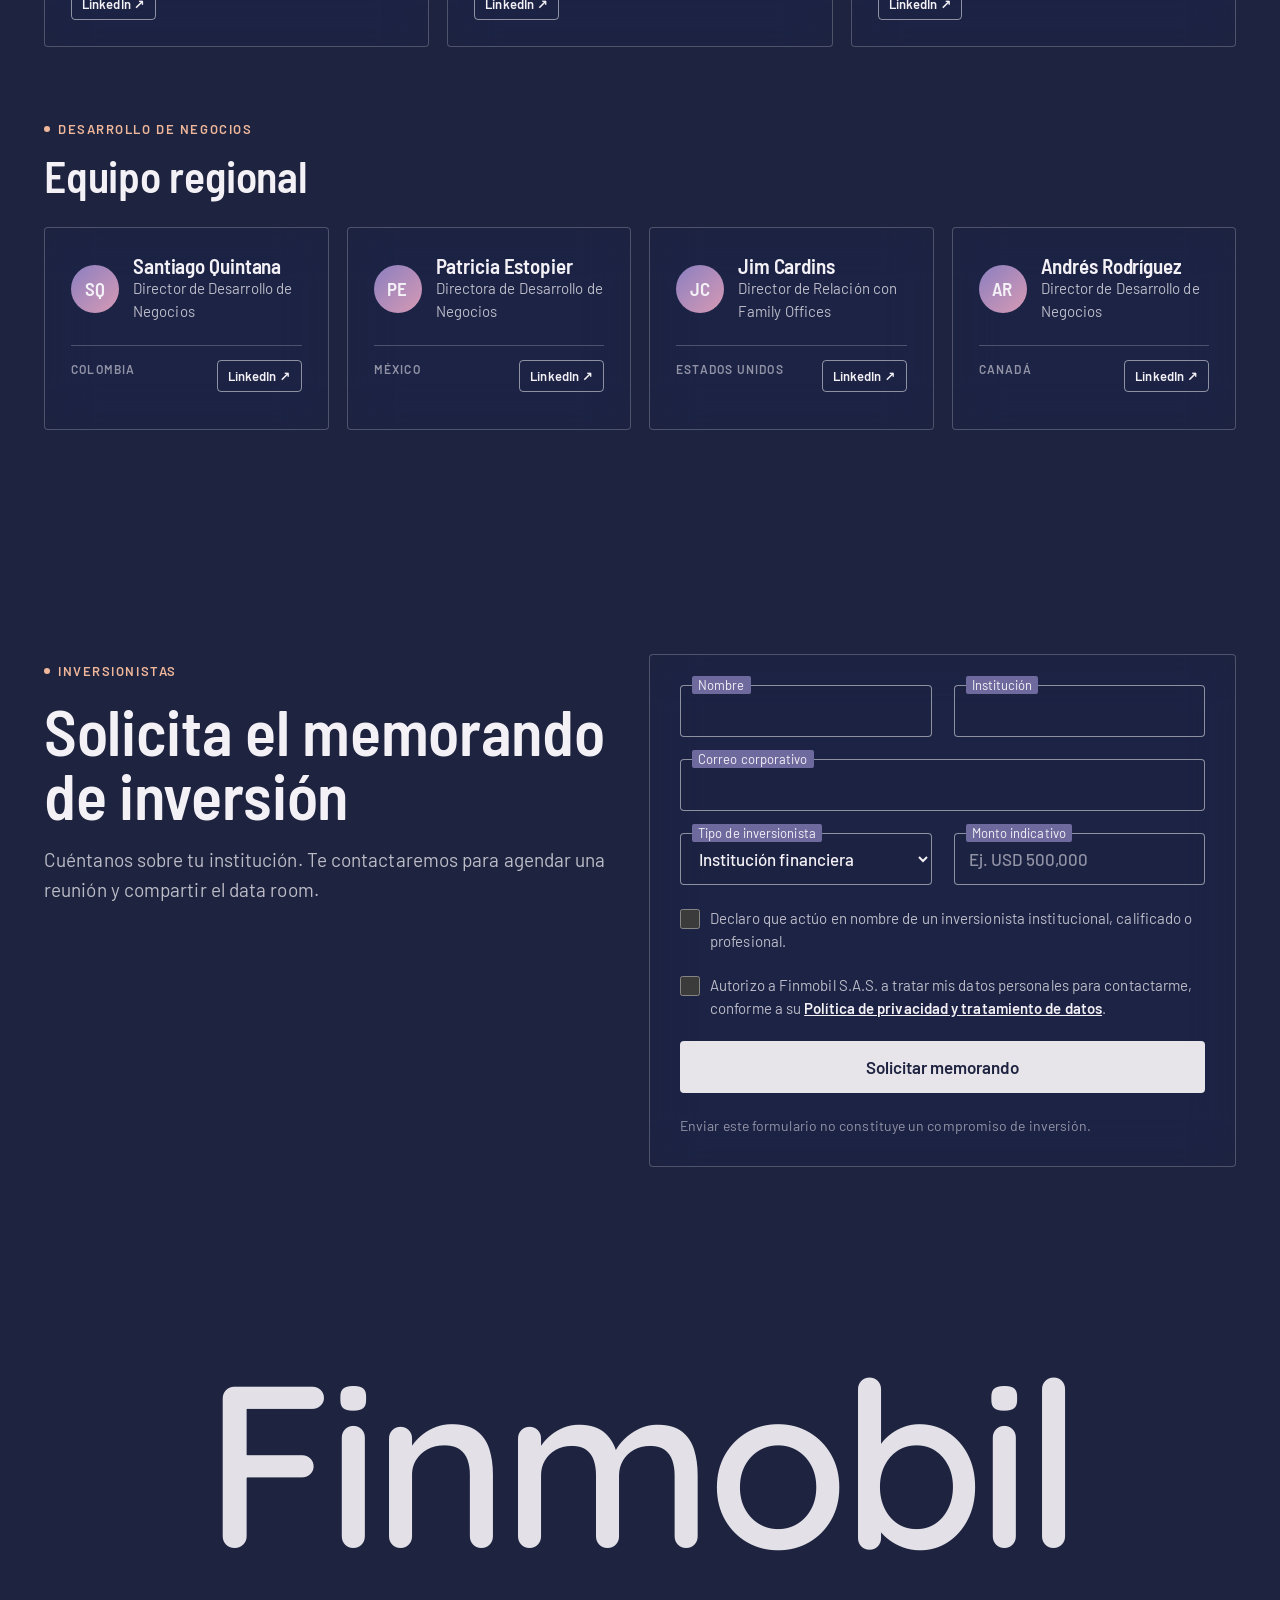
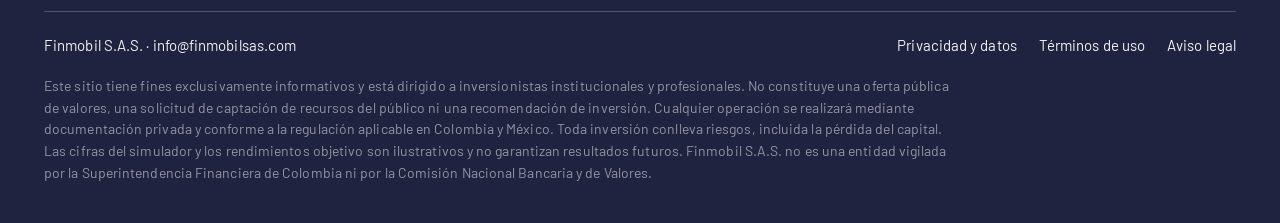
==== commit 7dfca622: "Corrige apellido: Patricia Estopier Co-Authored-By: Claude Opus 5.5 <noreply@anthropic.com> Claude-S" ====
--- a/index.html
+++ b/index.html
@@ -279,11 +279,11 @@
         </div>
       </div>
       <div class="card partner reveal d1">
-        <div class="partner-mark person"><div class="avatar" aria-hidden="true">PS</div><div><h3>Patricia Scott</h3><p>Directora de Desarrollo de Negocios</p></div></div>
+        <div class="partner-mark person"><div class="avatar" aria-hidden="true">PE</div><div><h3>Patricia Estopier</h3><p>Directora de Desarrollo de Negocios</p></div></div>
         <div class="partner-foot">
           <p class="k">México</p>
           <!-- Pendiente: URL de LinkedIn -->
-          <a class="li-btn" href="#" target="_blank" rel="noopener" aria-label="Perfil de LinkedIn de Patricia Scott">LinkedIn ↗</a>
+          <a class="li-btn" href="#" target="_blank" rel="noopener" aria-label="Perfil de LinkedIn de Patricia Estopier">LinkedIn ↗</a>
         </div>
       </div>
       <div class="card partner reveal d2">
--- a/style.css
+++ b/style.css
@@ -457,3 +457,8 @@
 .tip[hidden] { display: none; }
 .tip strong { display: block; color: var(--snow); font-family: var(--display); font-size: 18px; margin-bottom: 4px; }
 @media (max-width: 640px) { .hero-cta .btn { padding: 0 14px; white-space: nowrap; } }
+/* Logos sin deformación: no estirar en el contenedor flex */
+.proof > div { align-items: flex-start; }
+.proof img { flex: none; align-self: flex-start; object-fit: contain; }
+@media (max-width: 640px) { .proof > div { align-items: center; } .proof img { align-self: center; } }
+.proof > div > img { margin: 3px 0; } /* centra los logos con la altura del de Bancolombia (26px) */
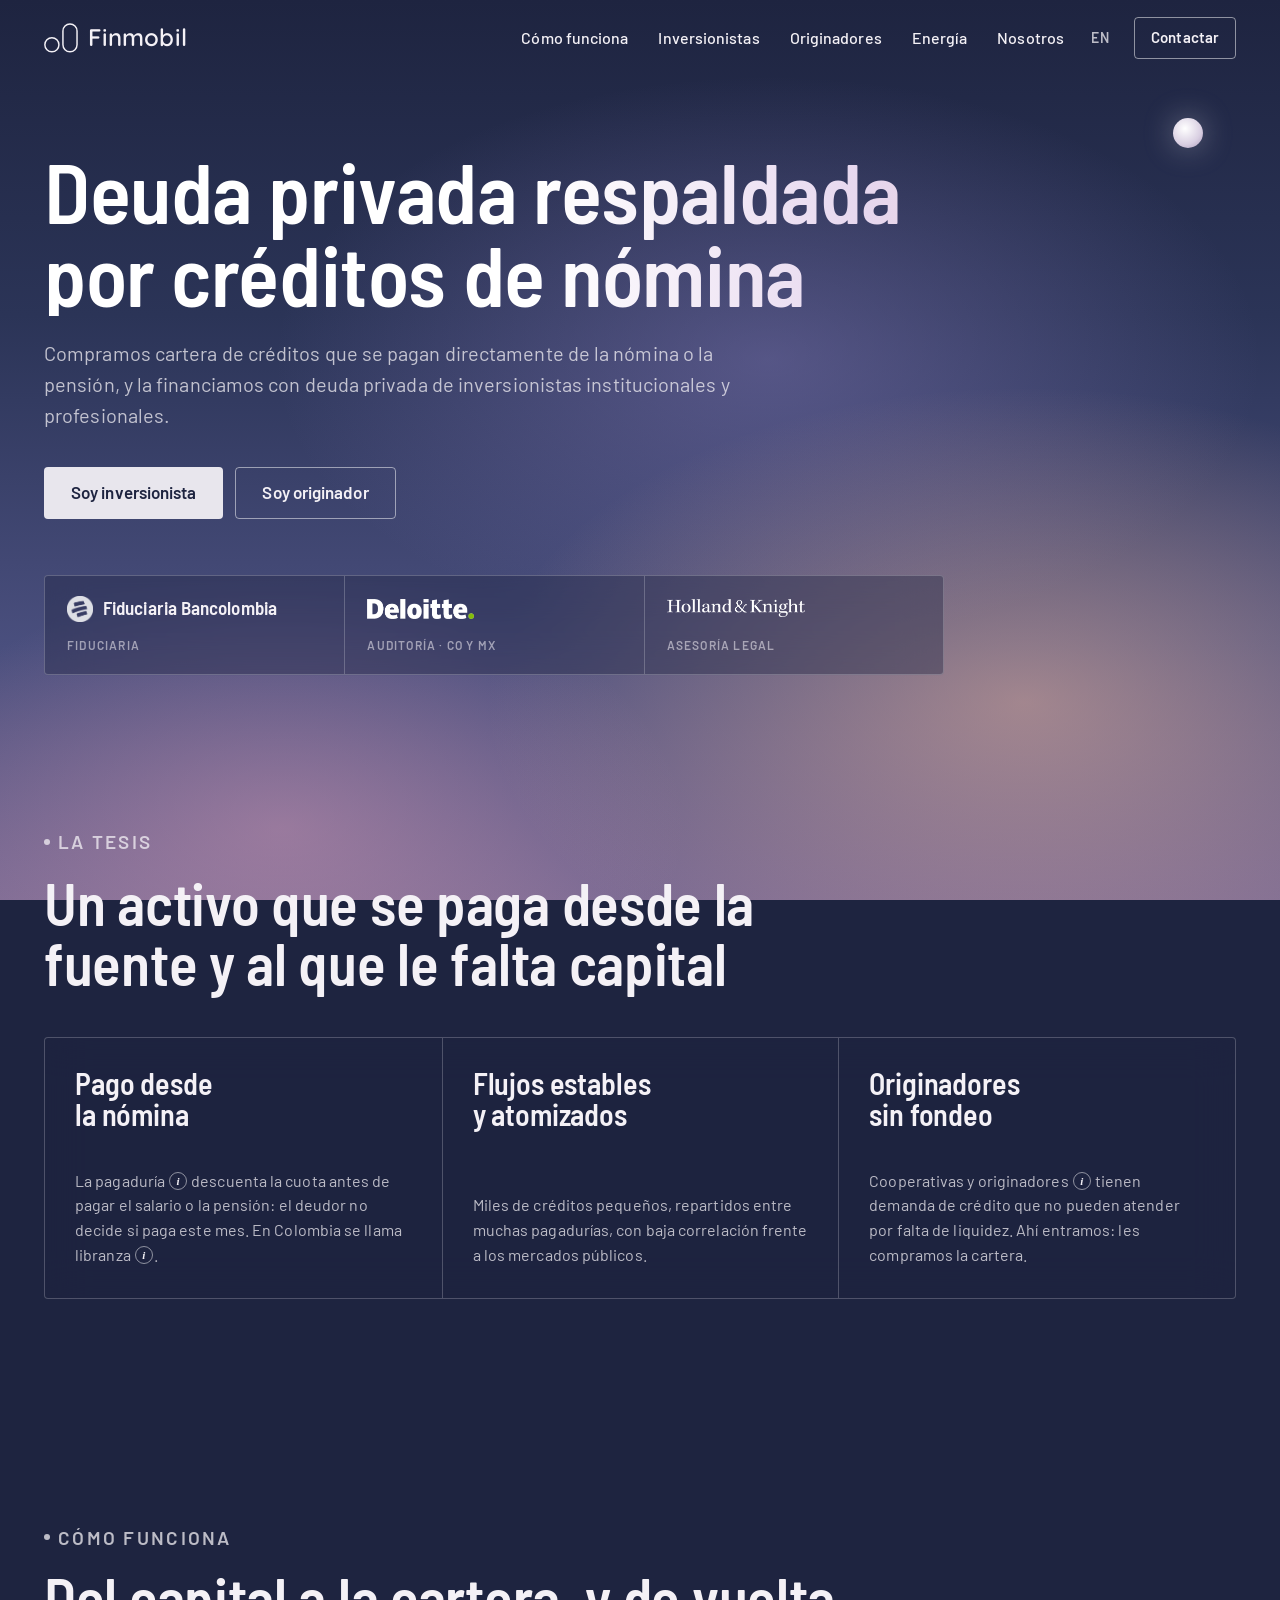
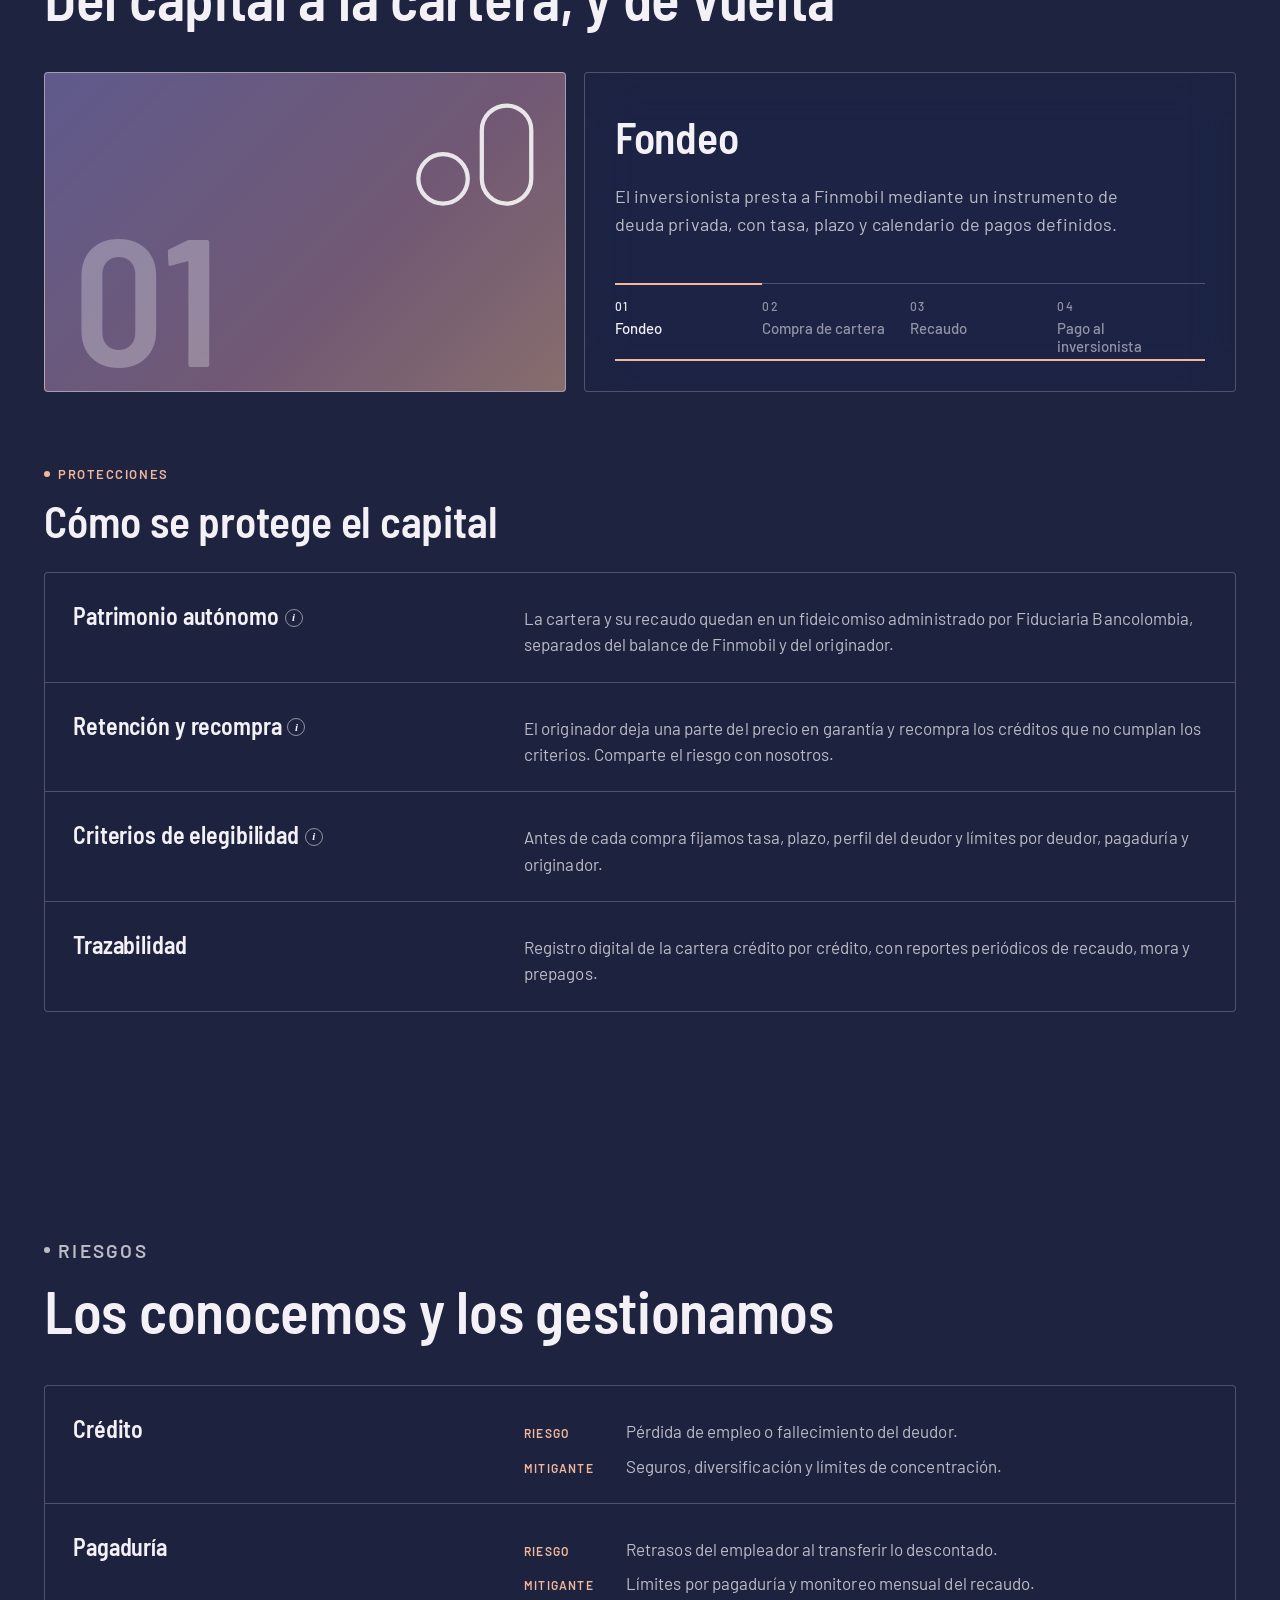
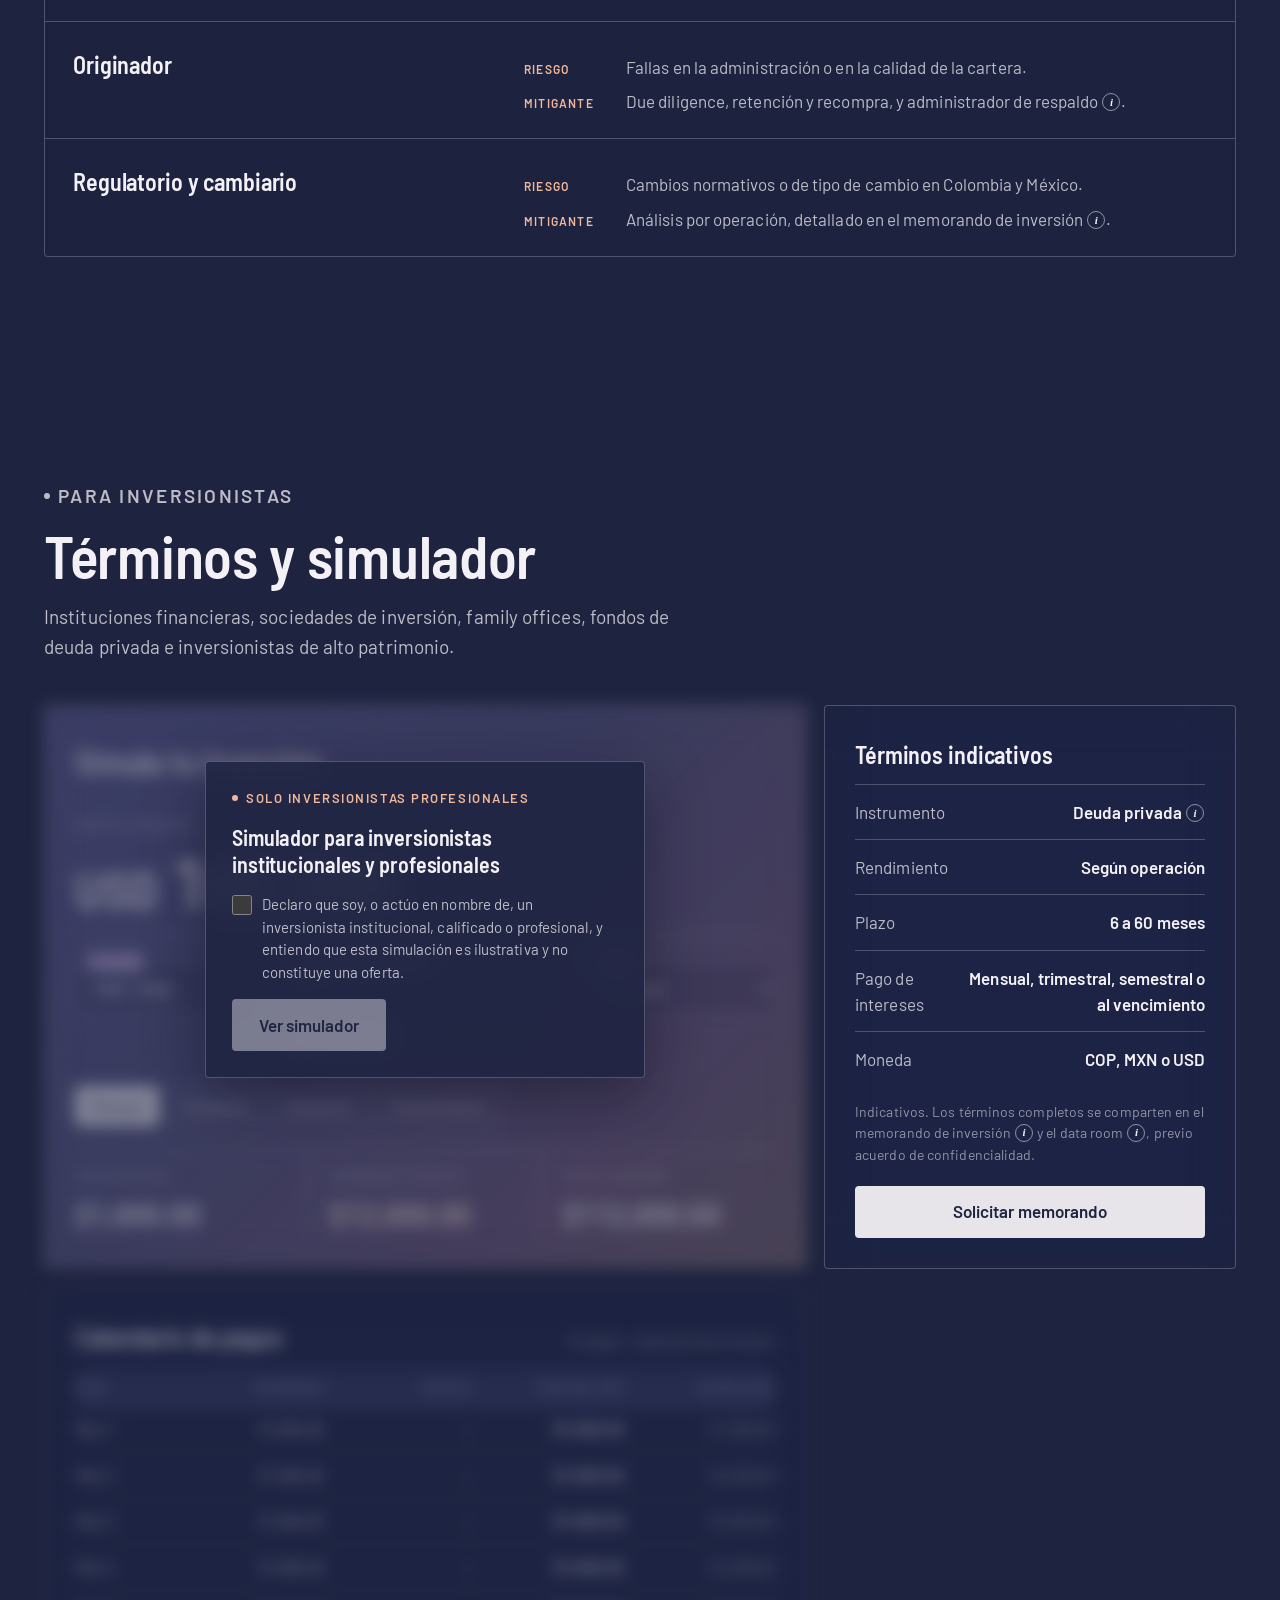
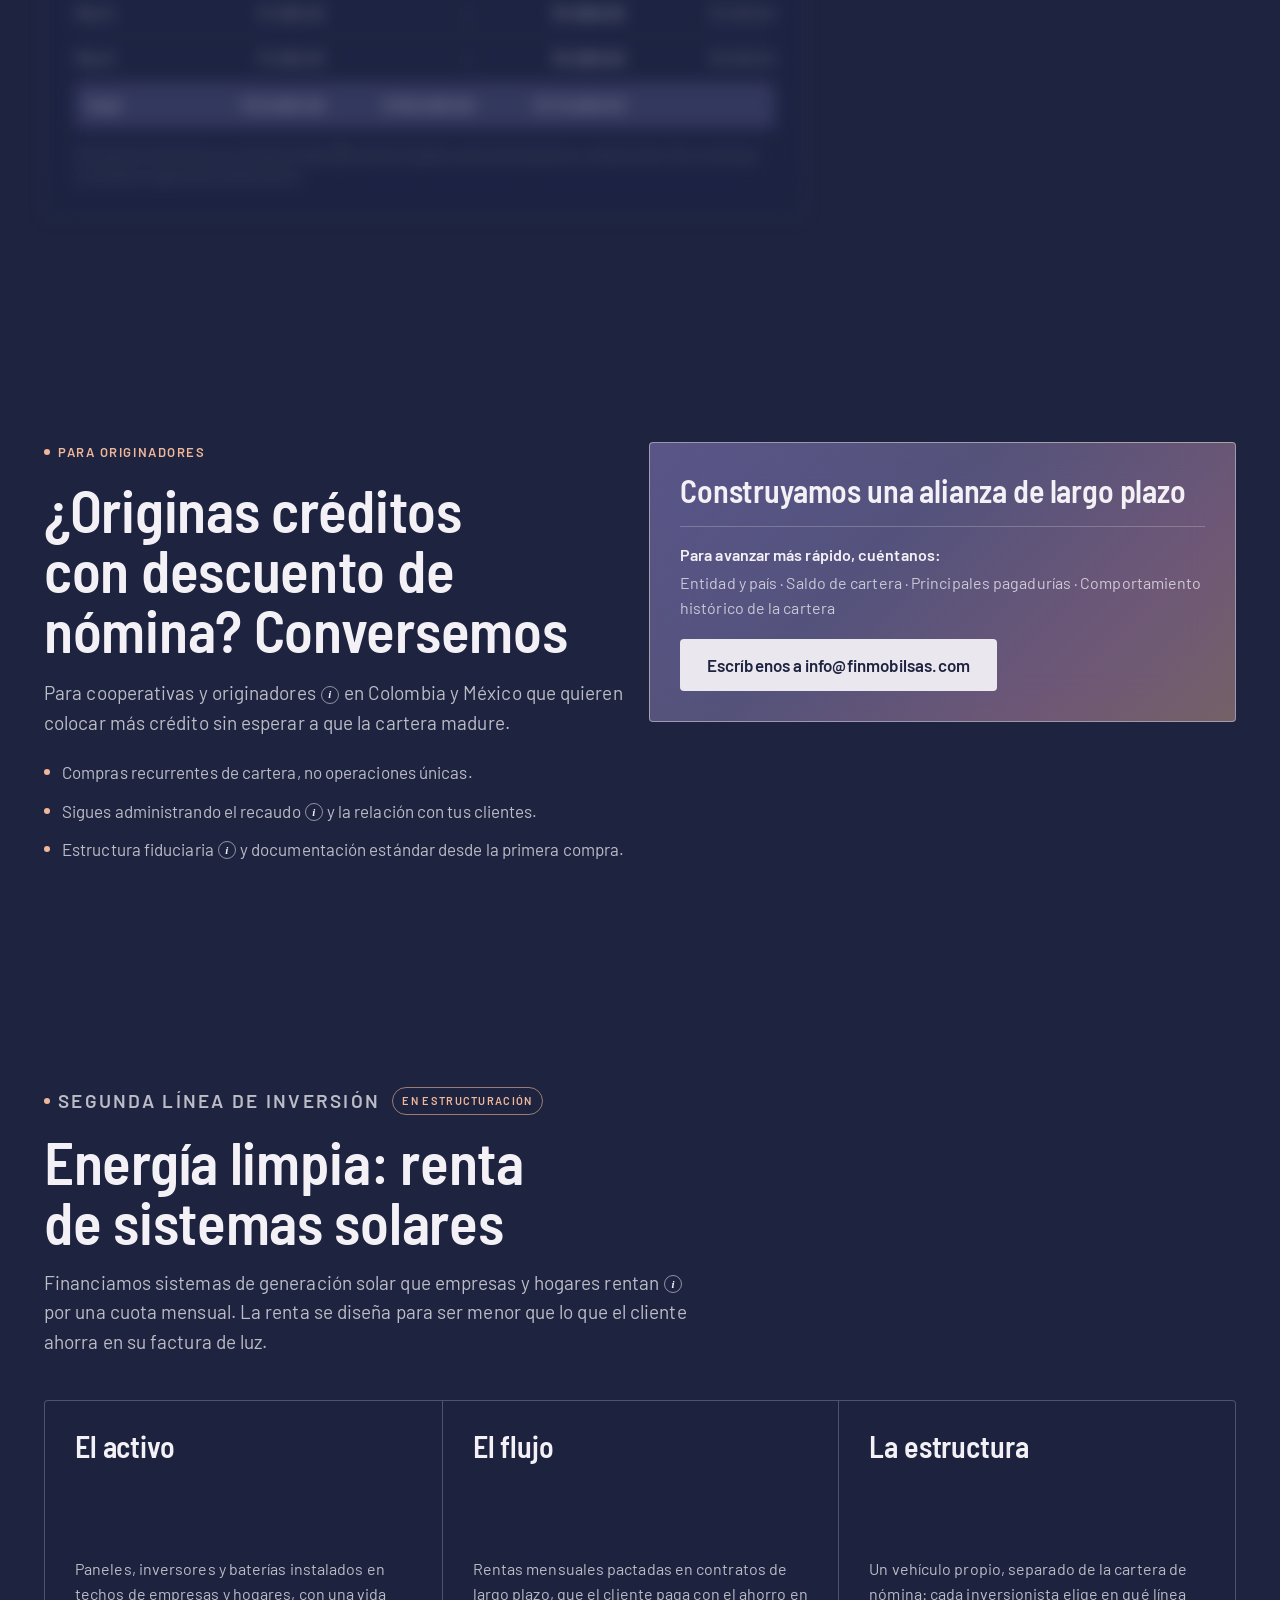
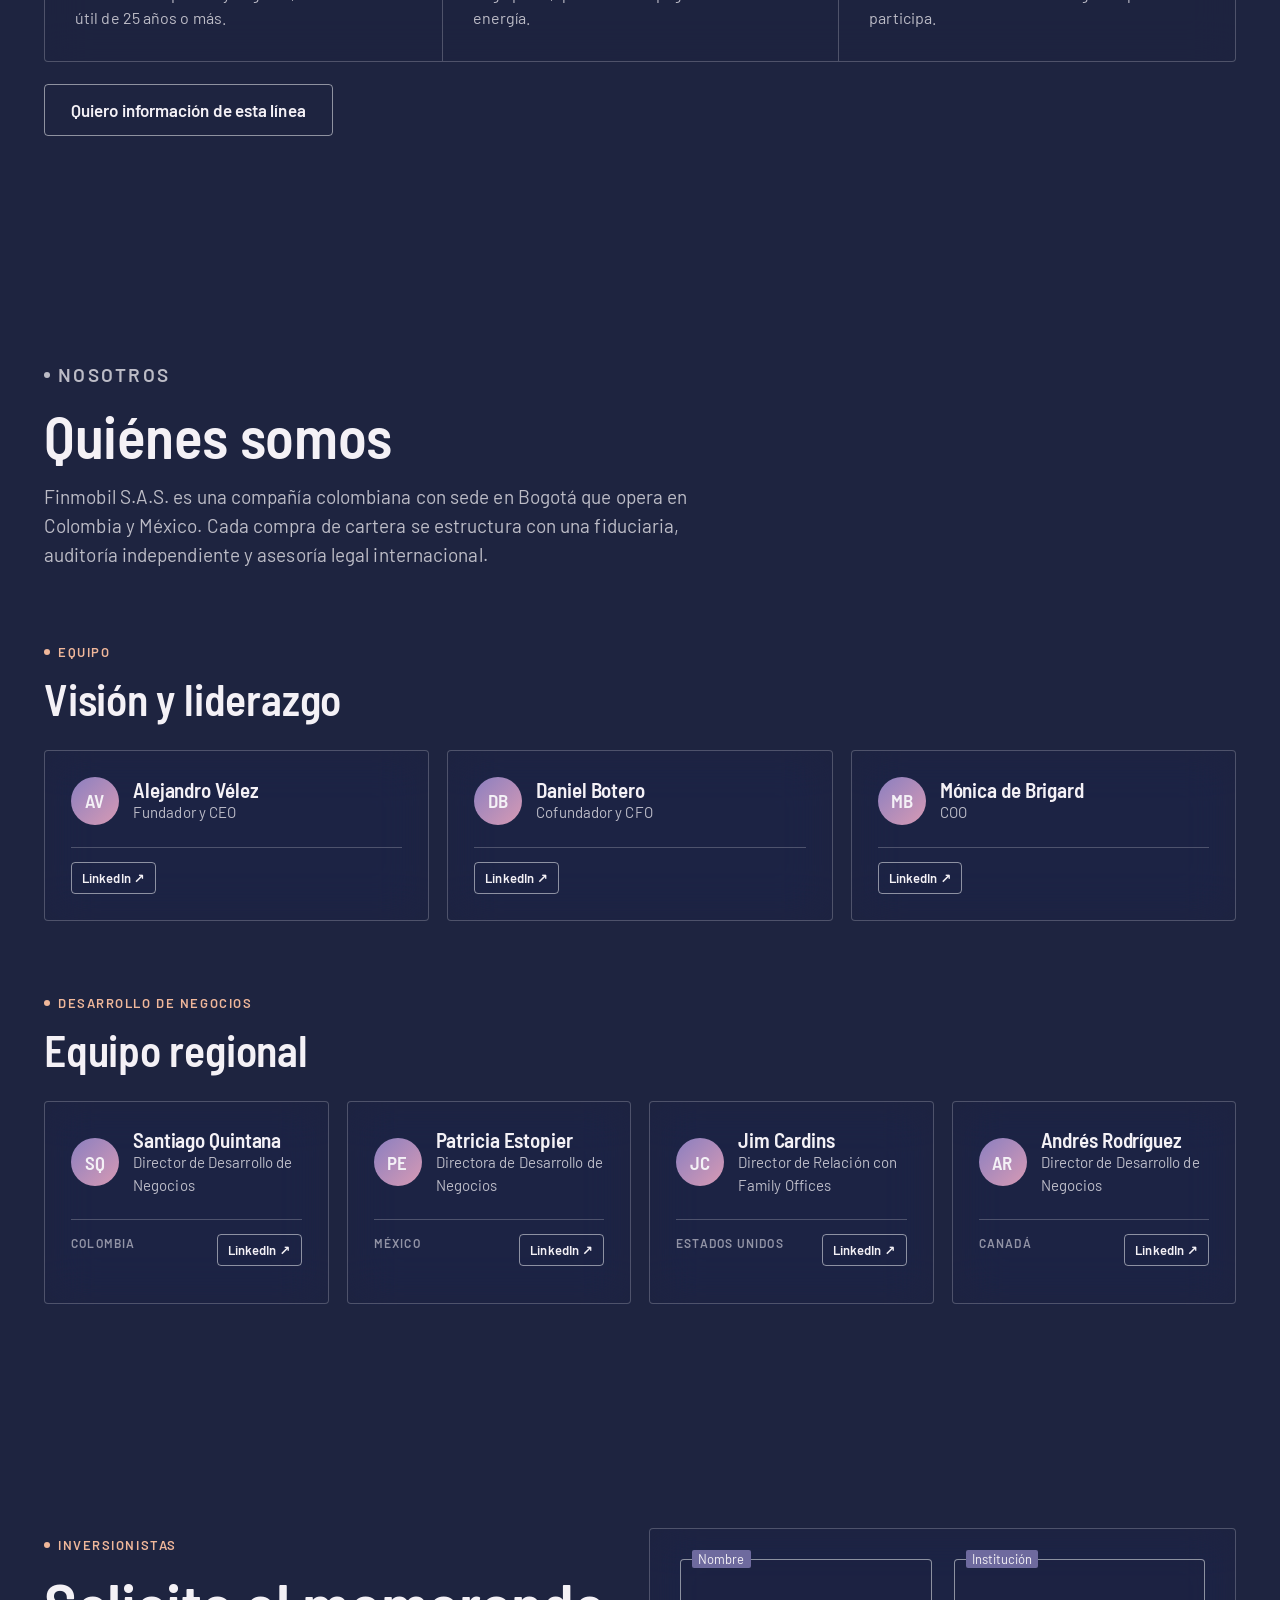
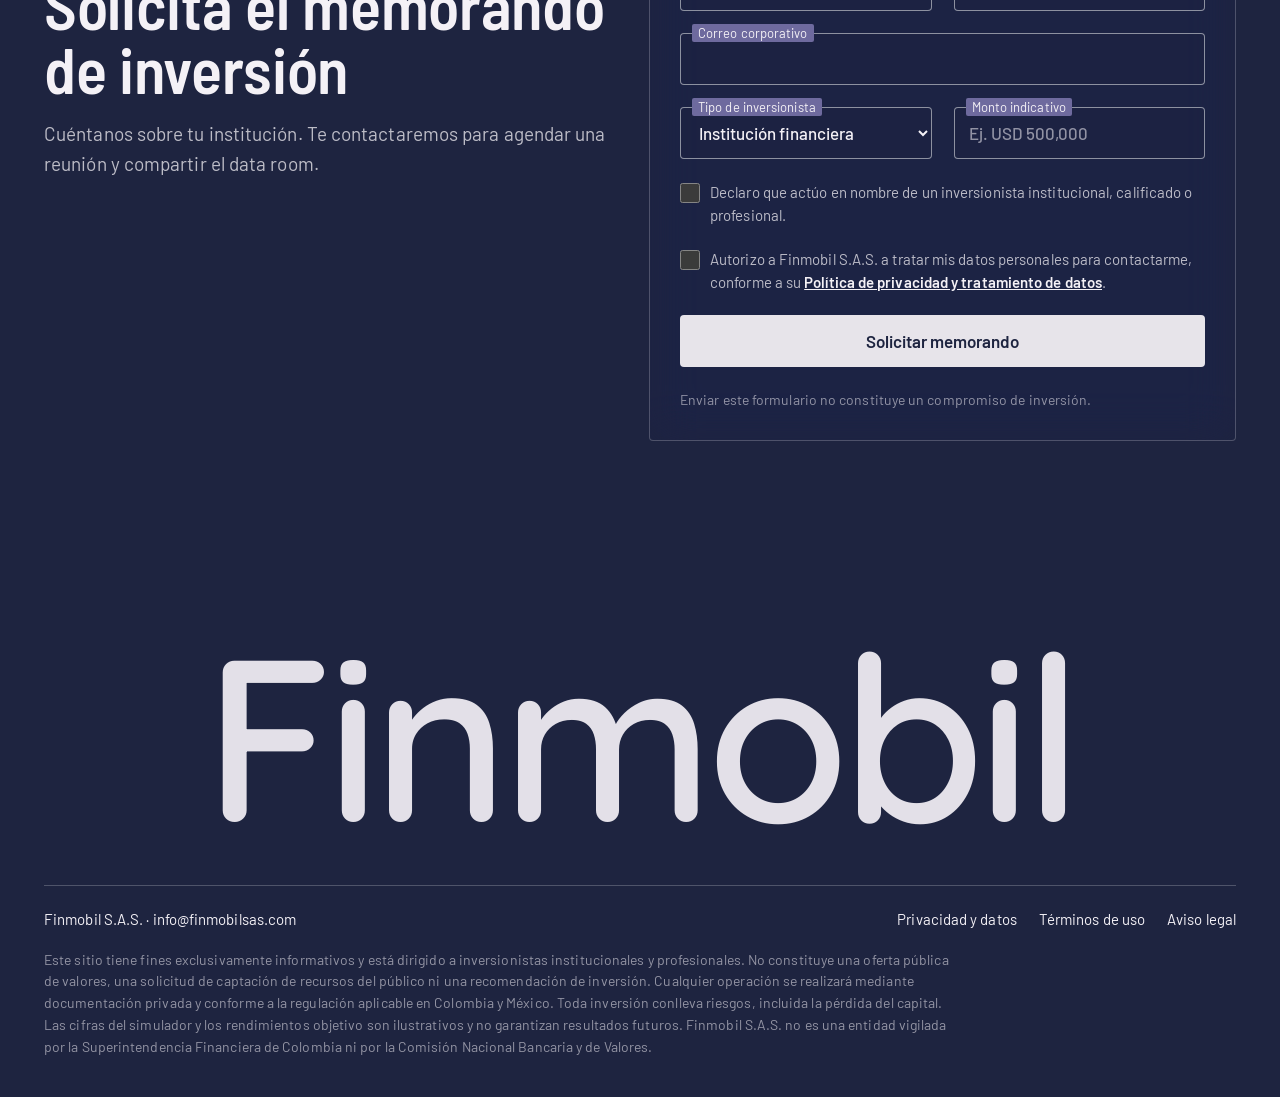
==== commit 5921fda3: "Nueva sección Energía limpia: renta de sistemas solares como segunda línea de inversión (ES y EN) Co" ====
--- a/index.html
+++ b/index.html
@@ -31,6 +31,7 @@
       <a href="#como-funciona">Cómo funciona</a>
       <a href="#inversionistas">Inversionistas</a>
       <a href="#originadores">Originadores</a>
+      <a href="#energia">Energía</a>
       <a href="#nosotros">Nosotros</a>
       <a href="en/" class="lang" hreflang="en" lang="en" aria-label="English version">EN</a>
       <a href="#contacto" class="btn btn-line">Contactar</a>
@@ -44,6 +45,7 @@
     <a href="#inversionistas">Inversionistas</a>
     <a href="#simulador">Simulador</a>
     <a href="#originadores">Originadores</a>
+    <a href="#energia">Energía limpia</a>
     <a href="#nosotros">Nosotros</a>
   </div>
 </header>
@@ -230,6 +232,23 @@
   </div>
 </section>
 
+<!-- 6b · ENERGÍA LIMPIA -->
+<section class="section" id="energia">
+  <div class="wrap">
+    <div class="section-head reveal">
+      <p class="tag">Segunda línea de inversión <span class="badge">En estructuración</span></p>
+      <h2>Energía limpia: renta de sistemas solares</h2>
+      <p>Financiamos sistemas de generación solar que empresas y hogares rentan <button type="button" class="info" aria-label="¿Qué es el arrendamiento solar?" data-tip-title="Arrendamiento solar" data-tip="El cliente usa el sistema solar sin comprarlo y paga una renta mensual por contrato. Los equipos siguen siendo propiedad del vehículo que los financió.">i</button> por una cuota mensual. La renta se diseña para ser menor que lo que el cliente ahorra en su factura de luz.</p>
+    </div>
+    <div class="grid-3 reveal">
+      <article><h3>El activo</h3><p>Paneles, inversores y baterías instalados en techos de empresas y hogares, con una vida útil de 25 años o más.</p></article>
+      <article><h3>El flujo</h3><p>Rentas mensuales pactadas en contratos de largo plazo, que el cliente paga con el ahorro en energía.</p></article>
+      <article><h3>La estructura</h3><p>Un vehículo propio, separado de la cartera de nómina: cada inversionista elige en qué línea participa.</p></article>
+    </div>
+    <a href="#contacto" class="btn btn-line reveal" style="margin-top:22px">Quiero información de esta línea</a>
+  </div>
+</section>
+
 <!-- 7 · NOSOTROS -->
 <section class="section" id="nosotros">
   <div class="wrap">
--- a/style.css
+++ b/style.css
@@ -462,3 +462,8 @@
 .proof img { flex: none; align-self: flex-start; object-fit: contain; }
 @media (max-width: 640px) { .proof > div { align-items: center; } .proof img { align-self: center; } }
 .proof > div > img { margin: 3px 0; } /* centra los logos con la altura del de Bancolombia (26px) */
+
+/* Energía limpia */
+.badge { display: inline-block; margin-left: 10px; padding: 4px 9px; border: 1px solid rgba(240,183,154,.6); border-radius: 999px; color: var(--peach); font-size: 11px; letter-spacing: .12em; vertical-align: 1px; }
+#energia .tag::before { background: var(--peach); }
+#energia .tag { flex-wrap: wrap; row-gap: 10px; } .badge { white-space: nowrap; margin-left: 4px; }
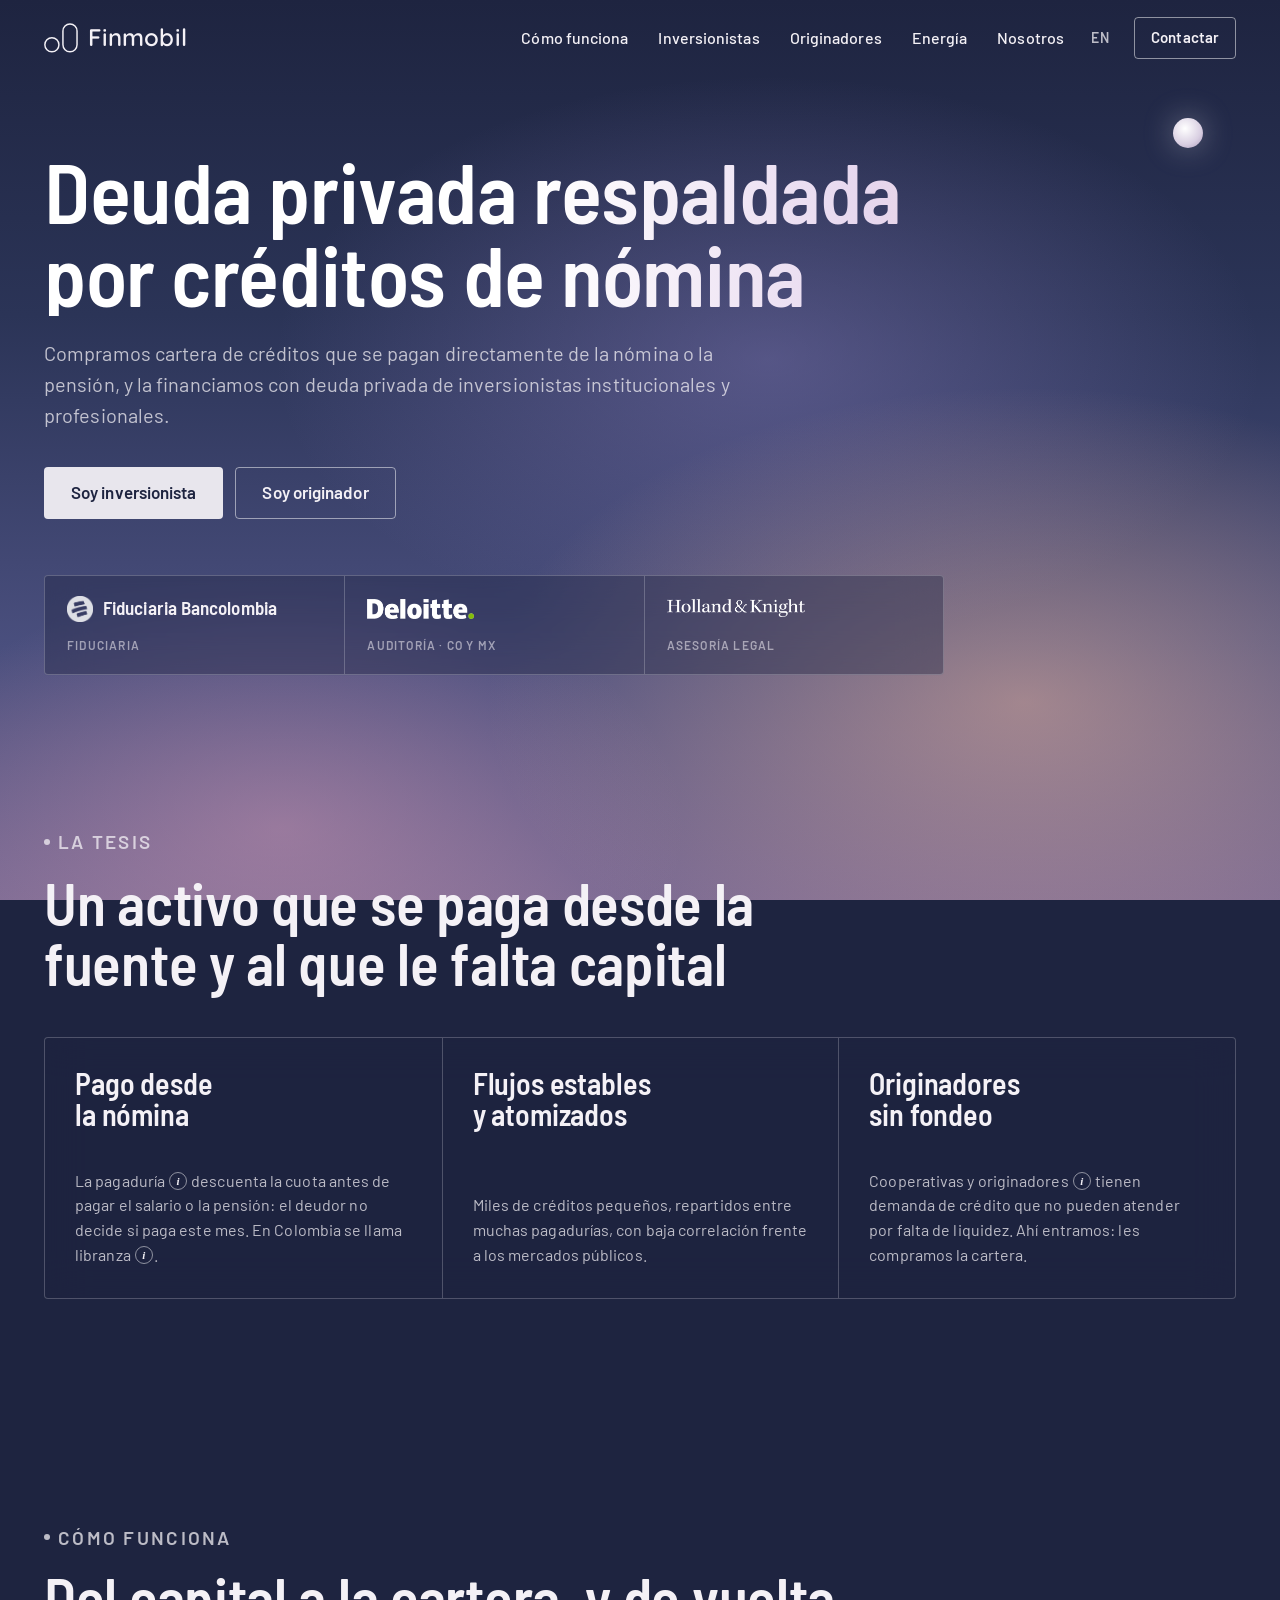
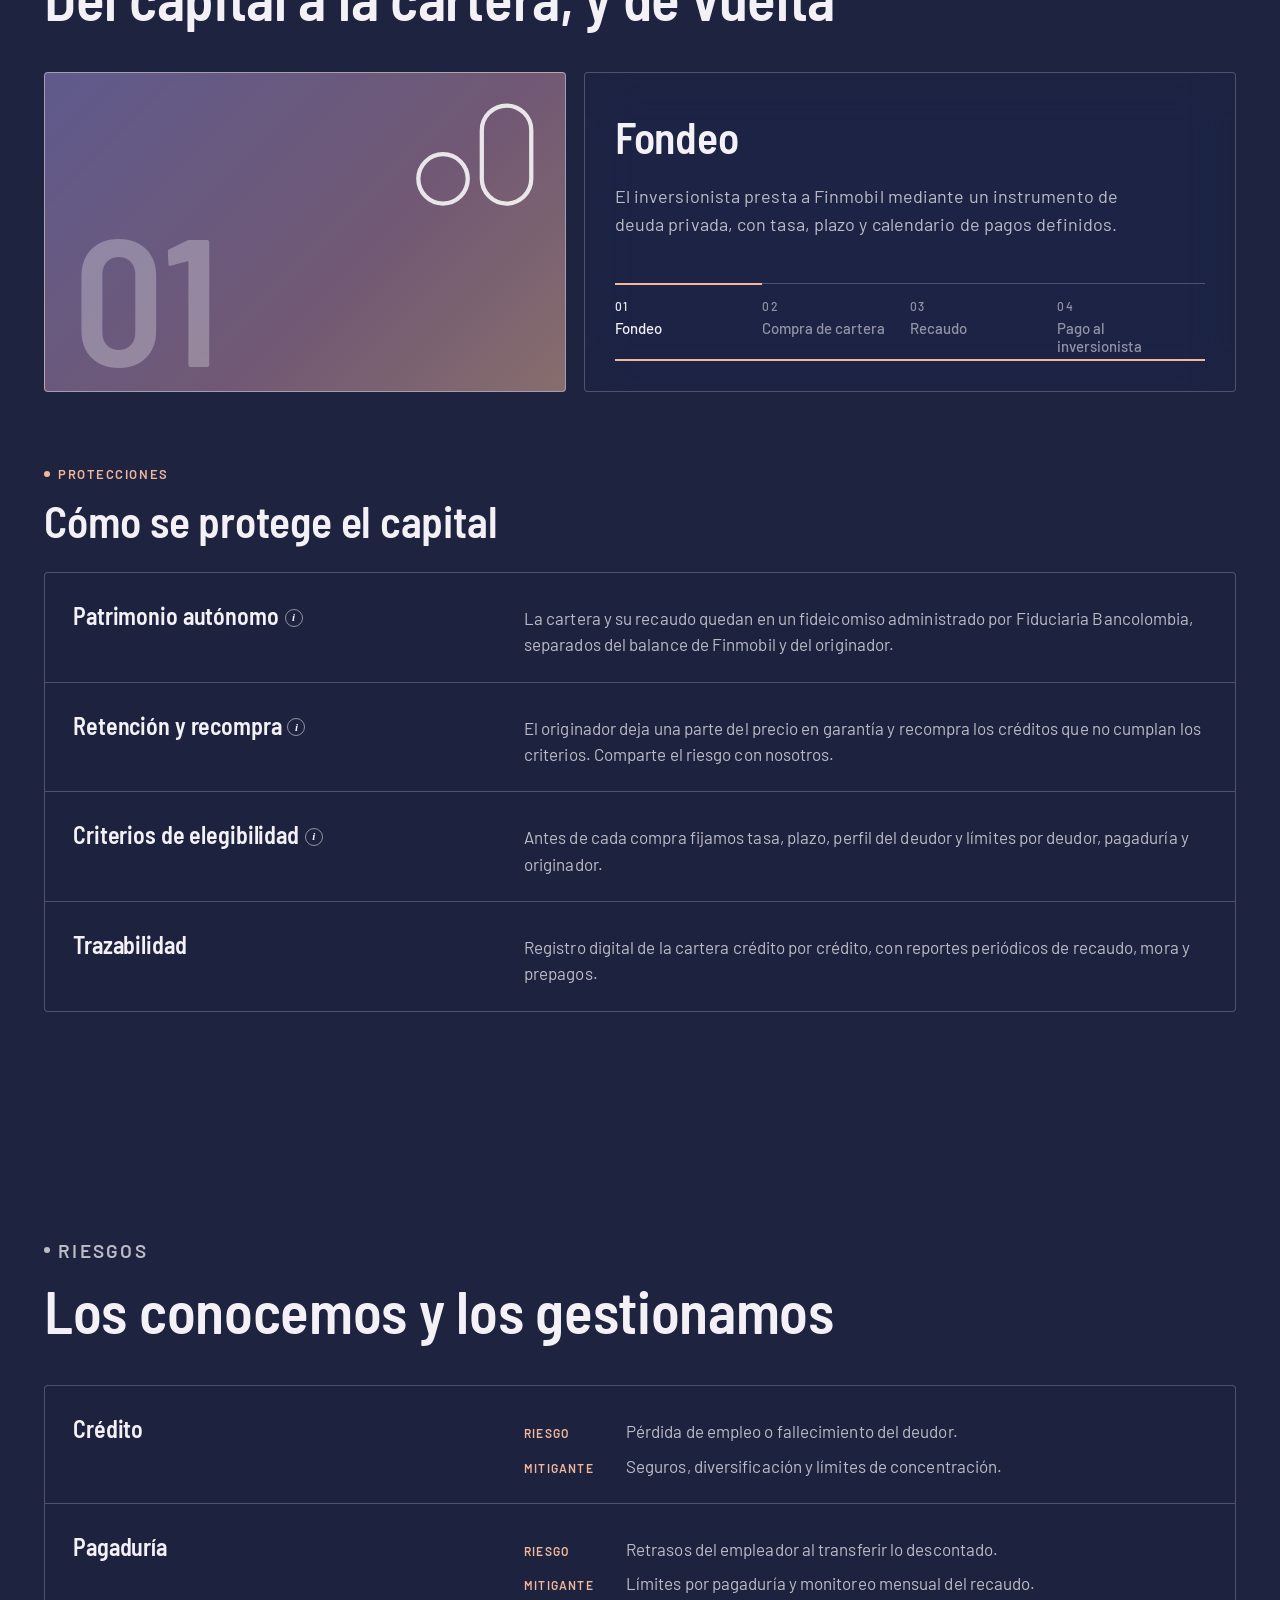
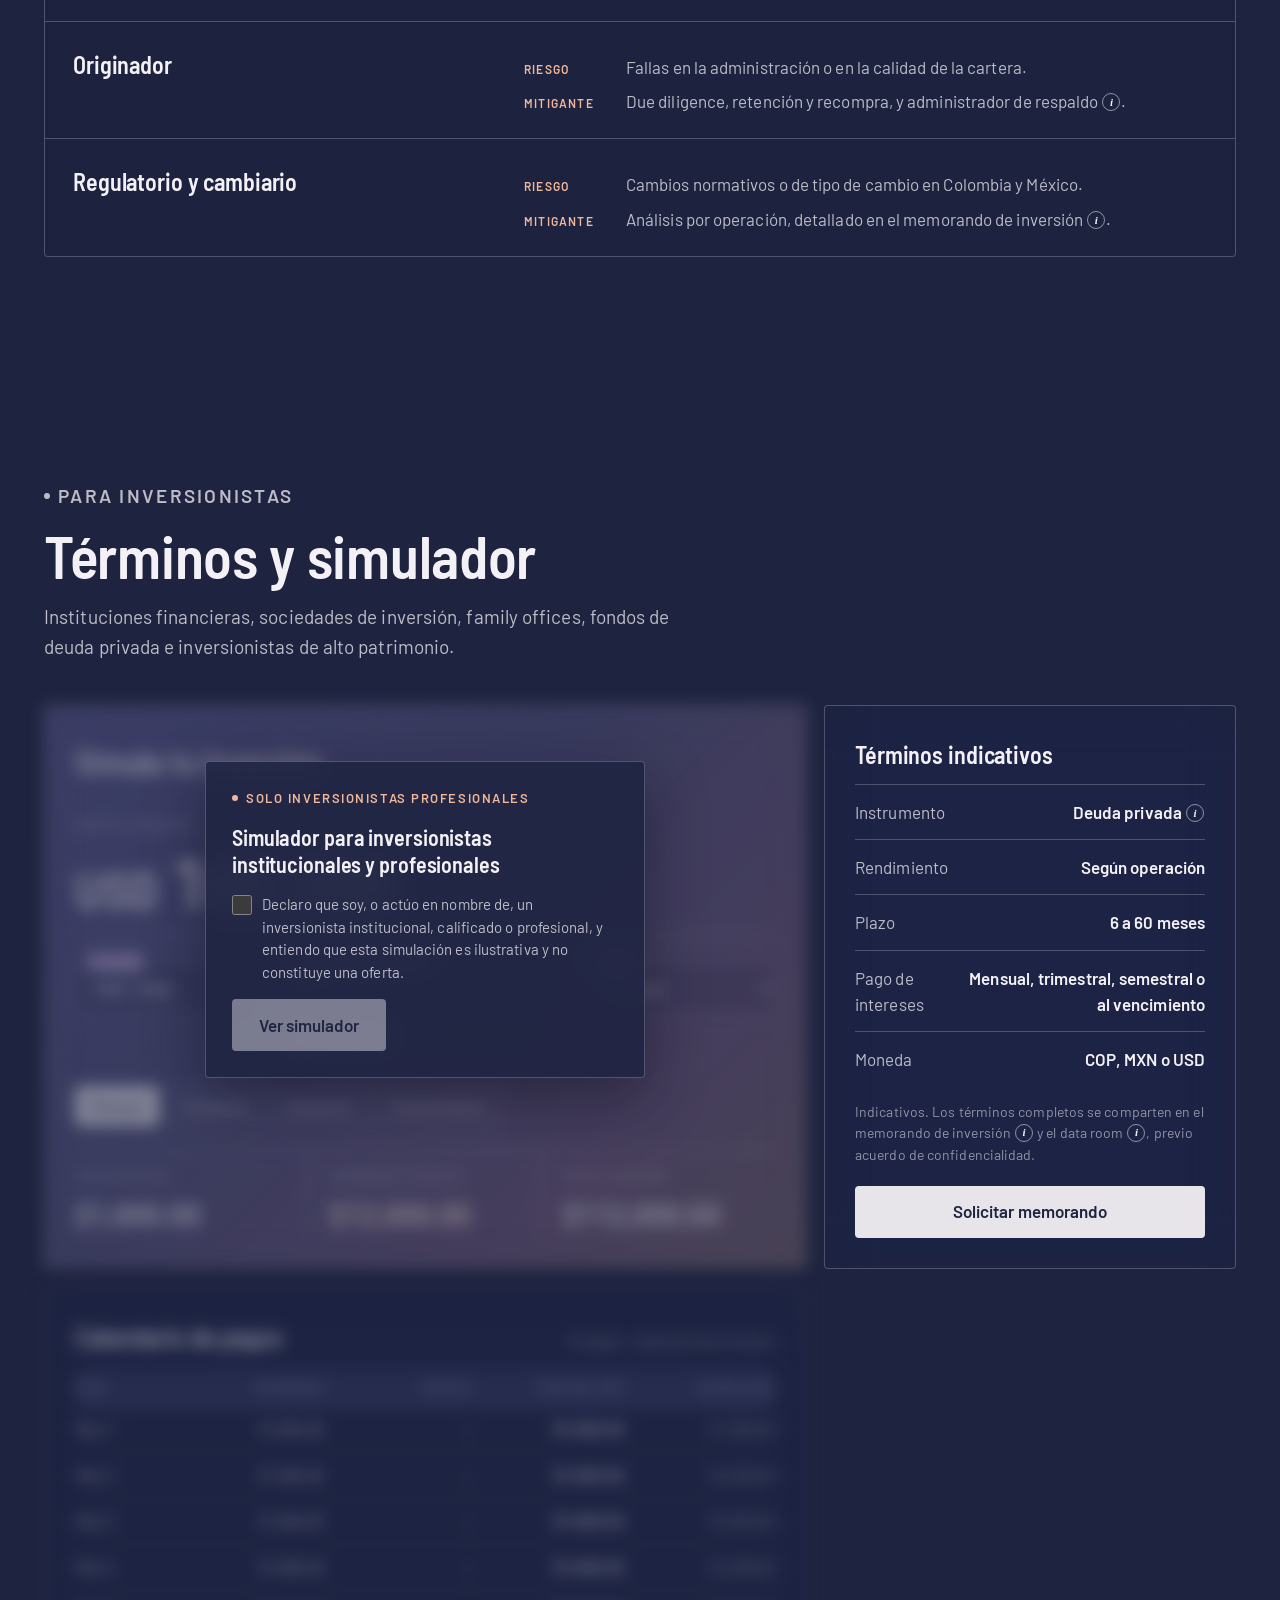
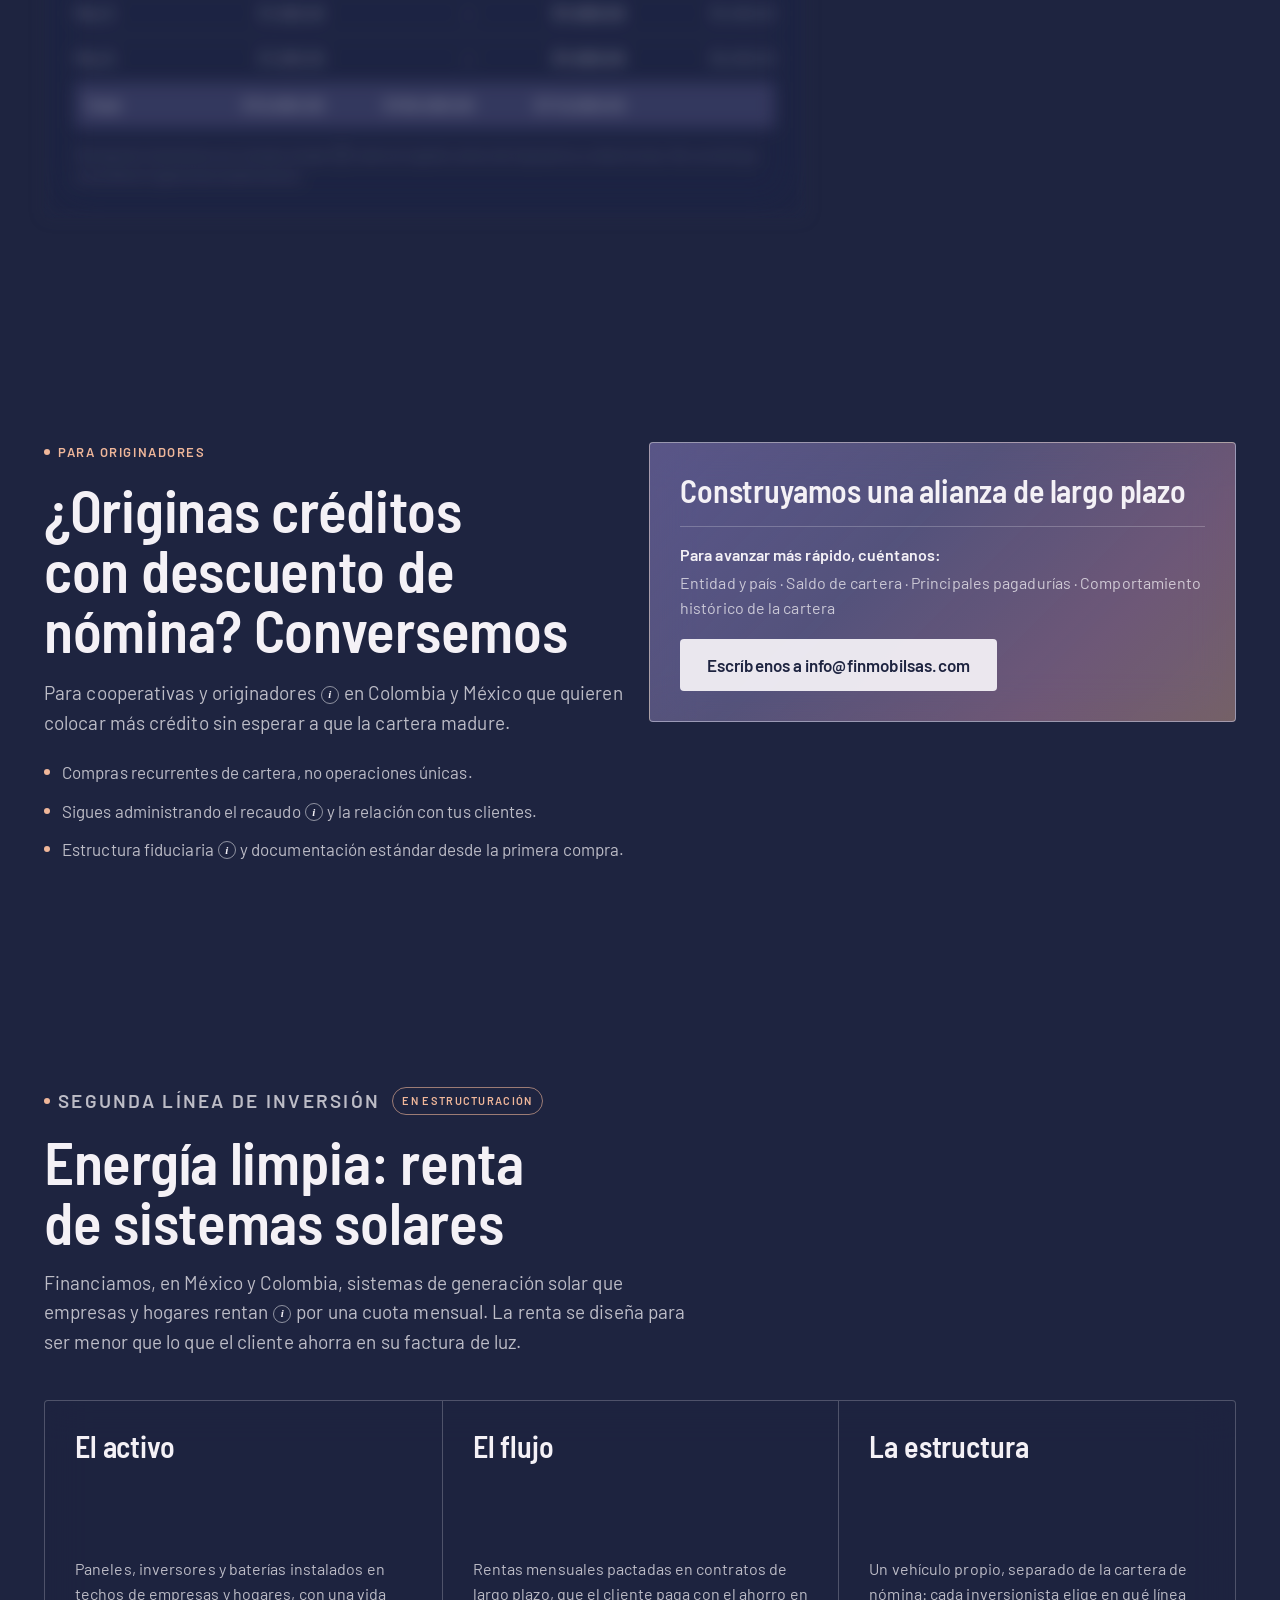
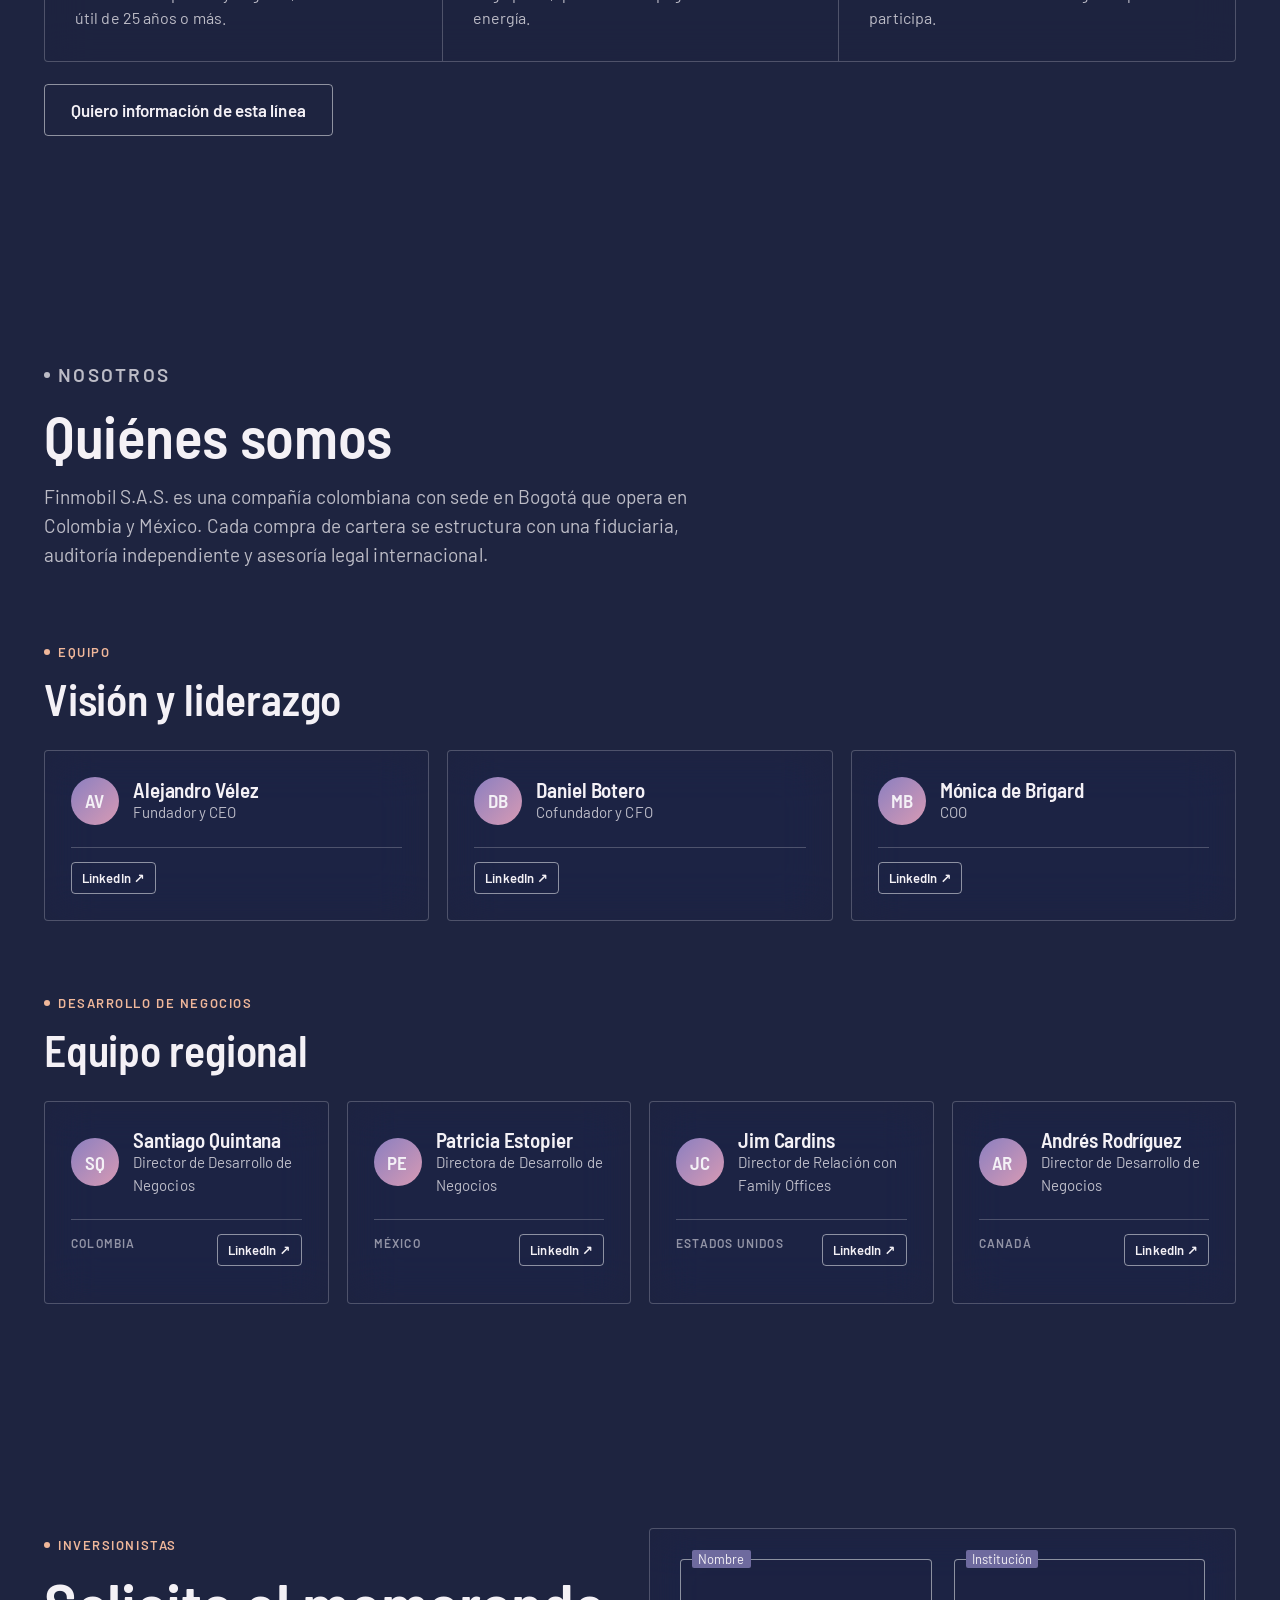
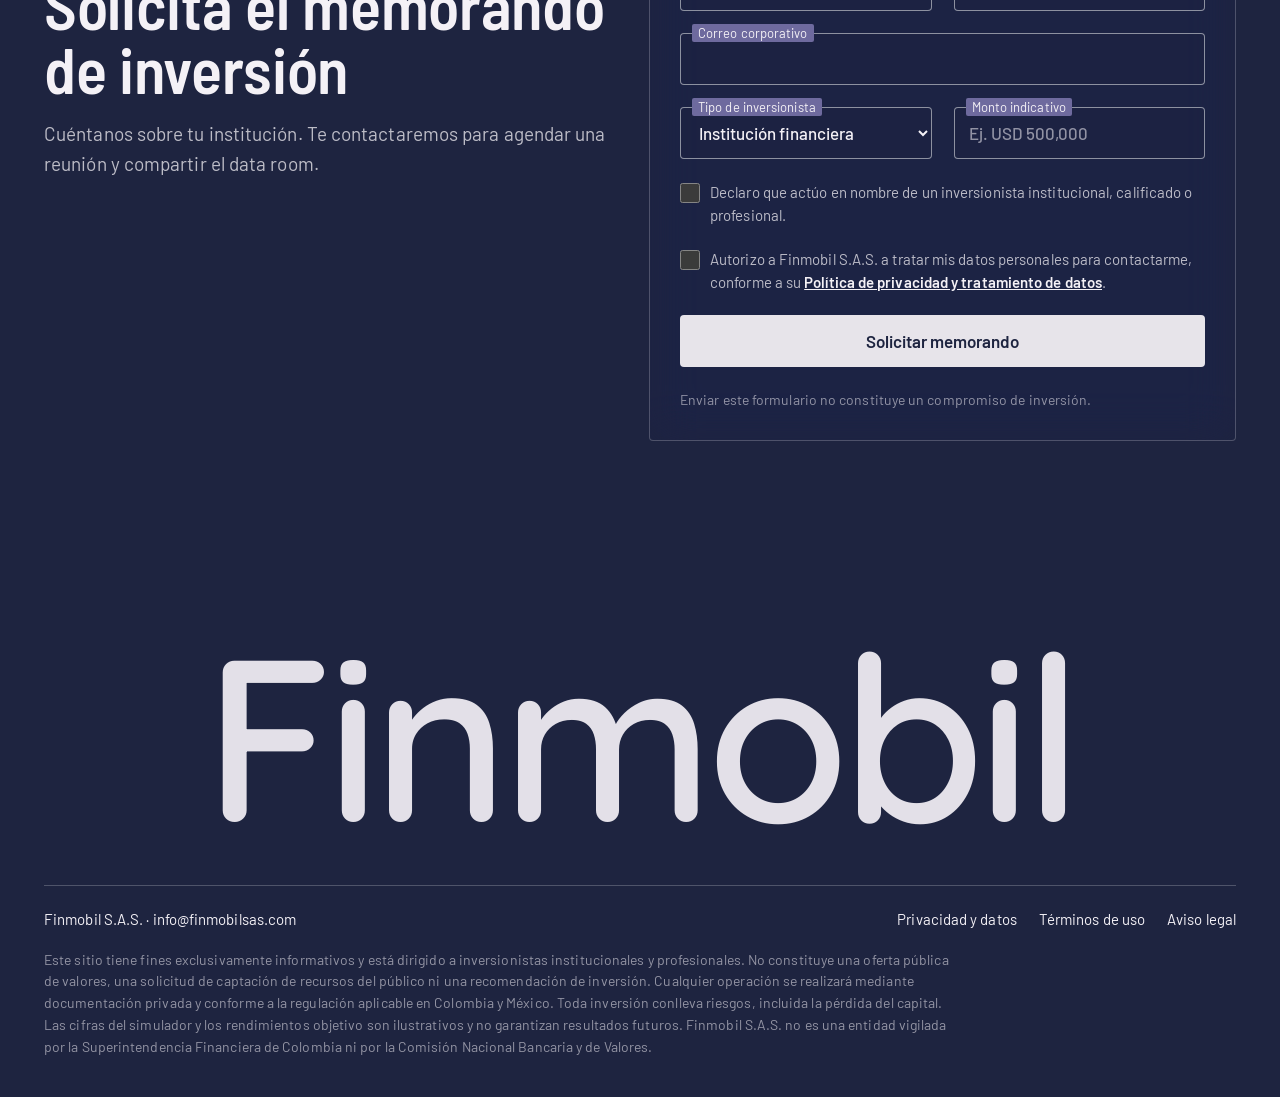
==== commit 9454471d: "Energía limpia: México y Colombia Co-Authored-By: Claude Opus 5.5 <noreply@anthropic.com> Claude-Ses" ====
--- a/index.html
+++ b/index.html
@@ -238,7 +238,7 @@
     <div class="section-head reveal">
       <p class="tag">Segunda línea de inversión <span class="badge">En estructuración</span></p>
       <h2>Energía limpia: renta de sistemas solares</h2>
-      <p>Financiamos sistemas de generación solar que empresas y hogares rentan <button type="button" class="info" aria-label="¿Qué es el arrendamiento solar?" data-tip-title="Arrendamiento solar" data-tip="El cliente usa el sistema solar sin comprarlo y paga una renta mensual por contrato. Los equipos siguen siendo propiedad del vehículo que los financió.">i</button> por una cuota mensual. La renta se diseña para ser menor que lo que el cliente ahorra en su factura de luz.</p>
+      <p>Financiamos, en México y Colombia, sistemas de generación solar que empresas y hogares rentan <button type="button" class="info" aria-label="¿Qué es el arrendamiento solar?" data-tip-title="Arrendamiento solar" data-tip="El cliente usa el sistema solar sin comprarlo y paga una renta mensual por contrato. Los equipos siguen siendo propiedad del vehículo que los financió.">i</button> por una cuota mensual. La renta se diseña para ser menor que lo que el cliente ahorra en su factura de luz.</p>
     </div>
     <div class="grid-3 reveal">
       <article><h3>El activo</h3><p>Paneles, inversores y baterías instalados en techos de empresas y hogares, con una vida útil de 25 años o más.</p></article>
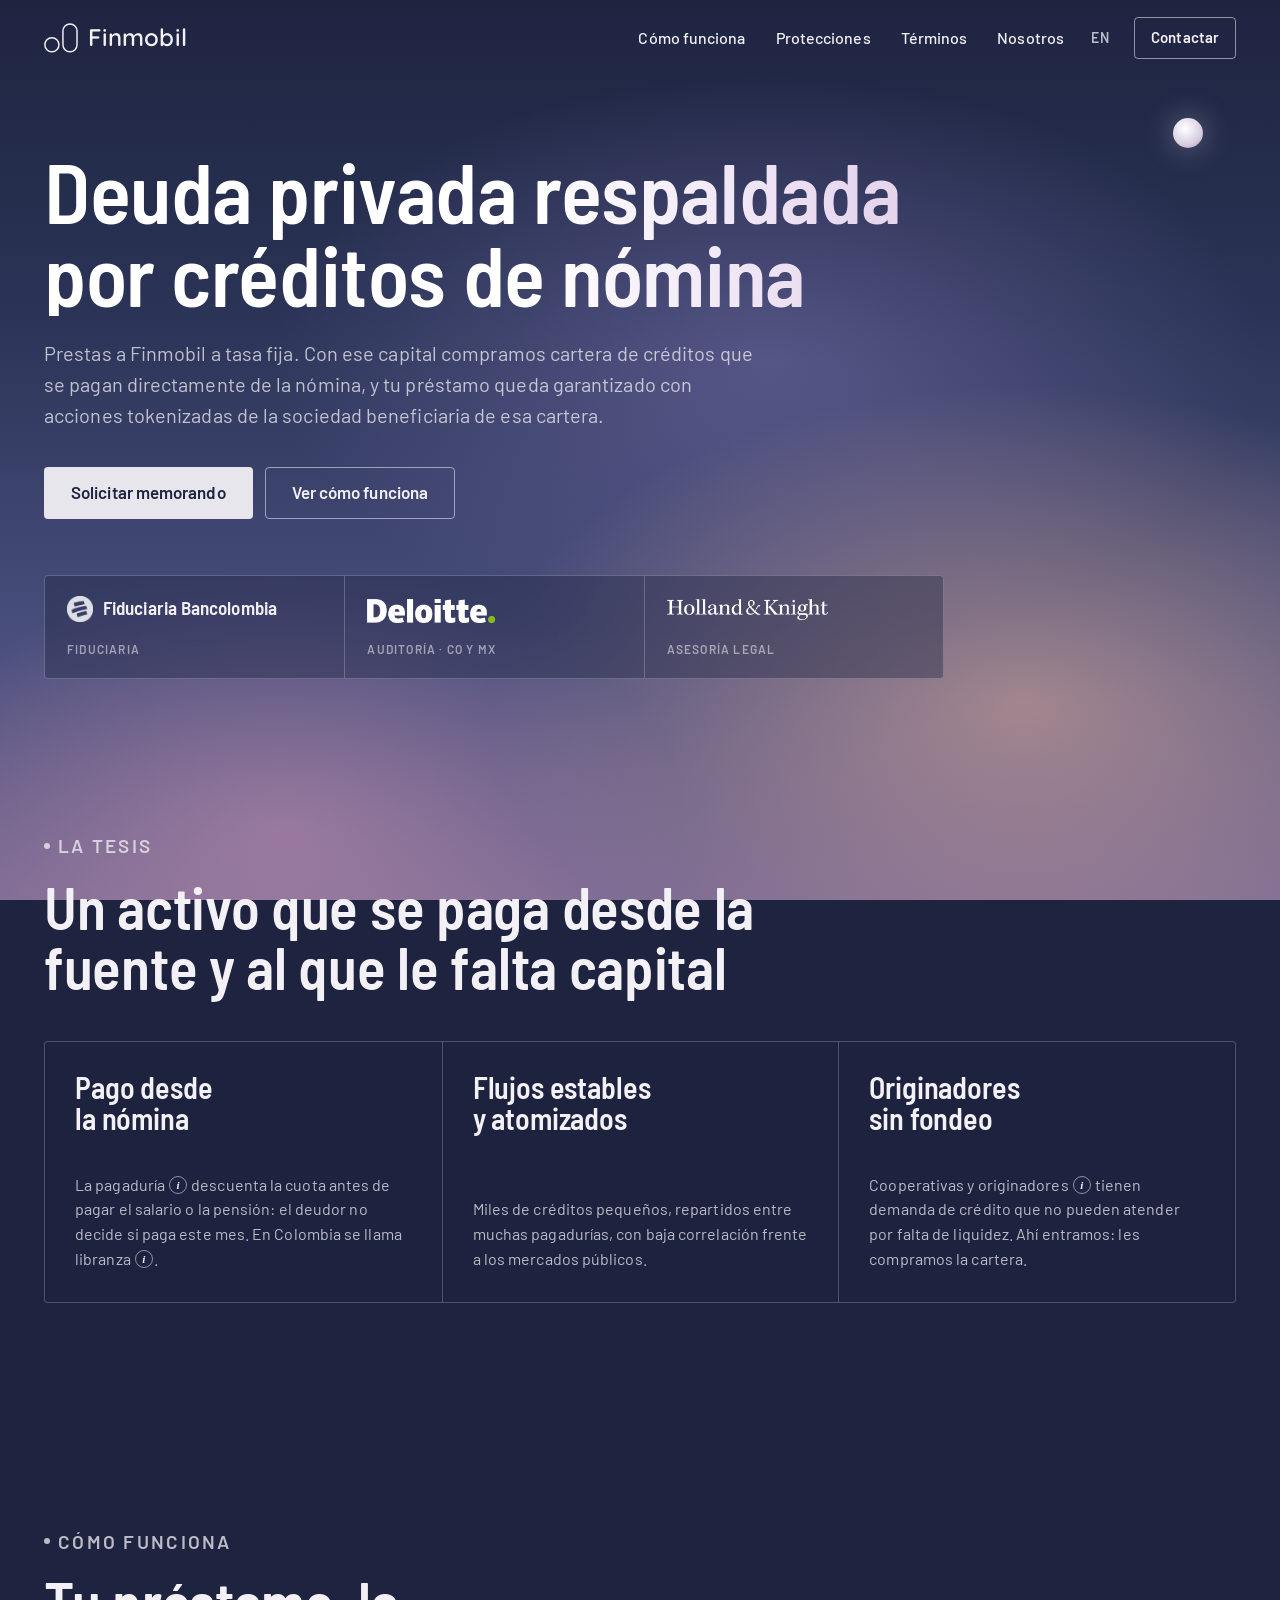
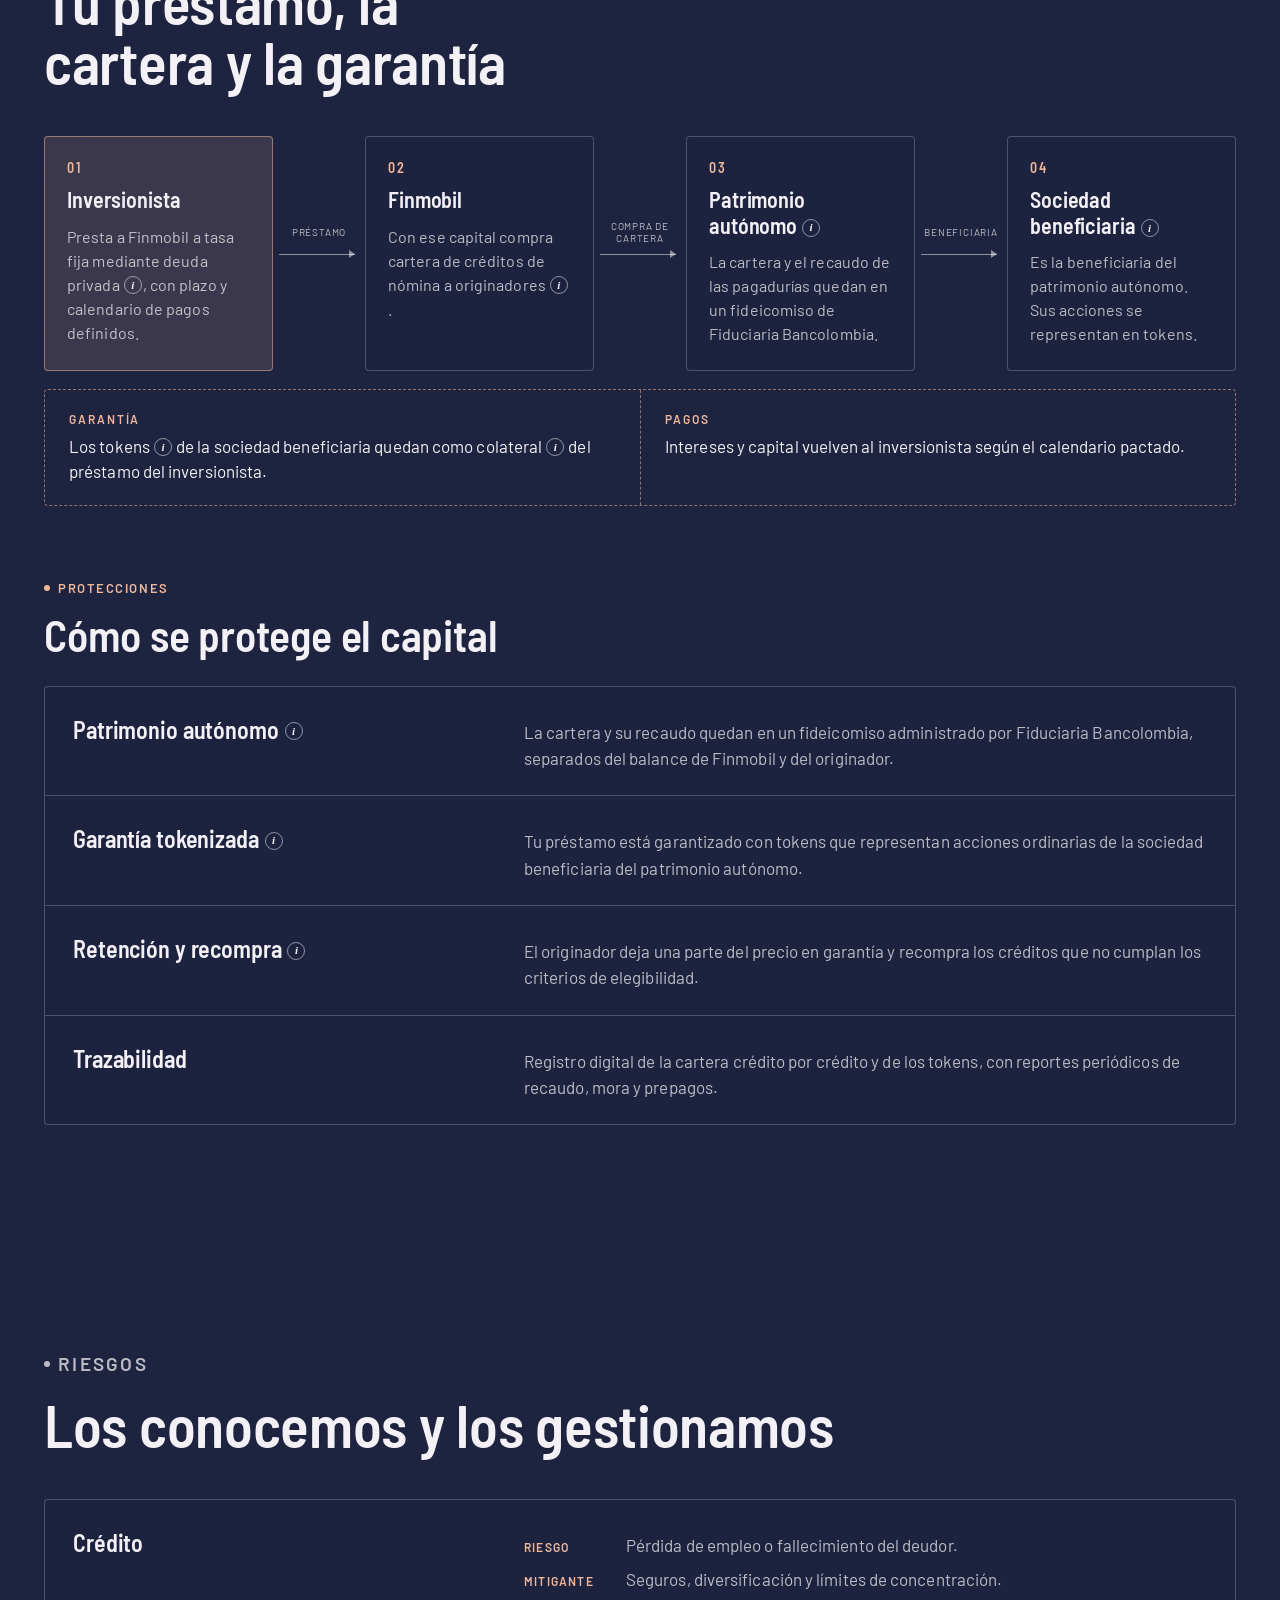
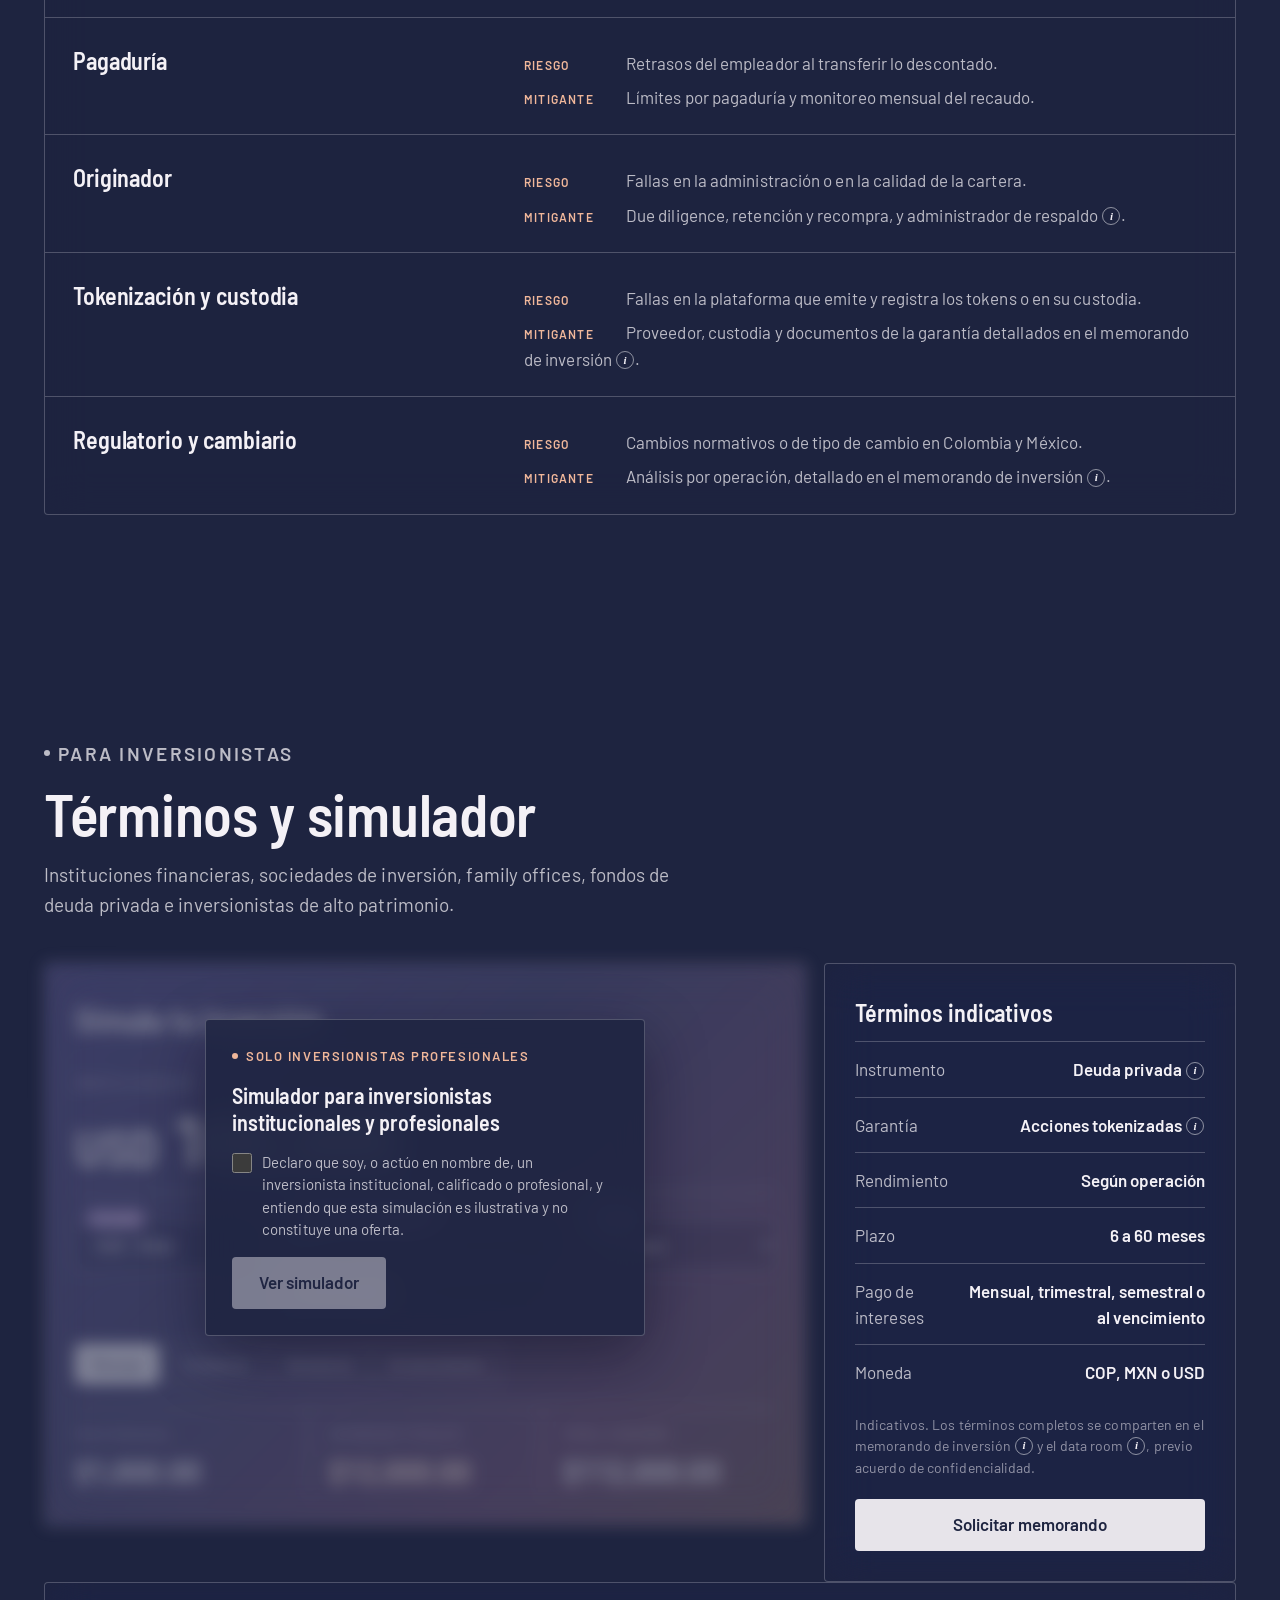
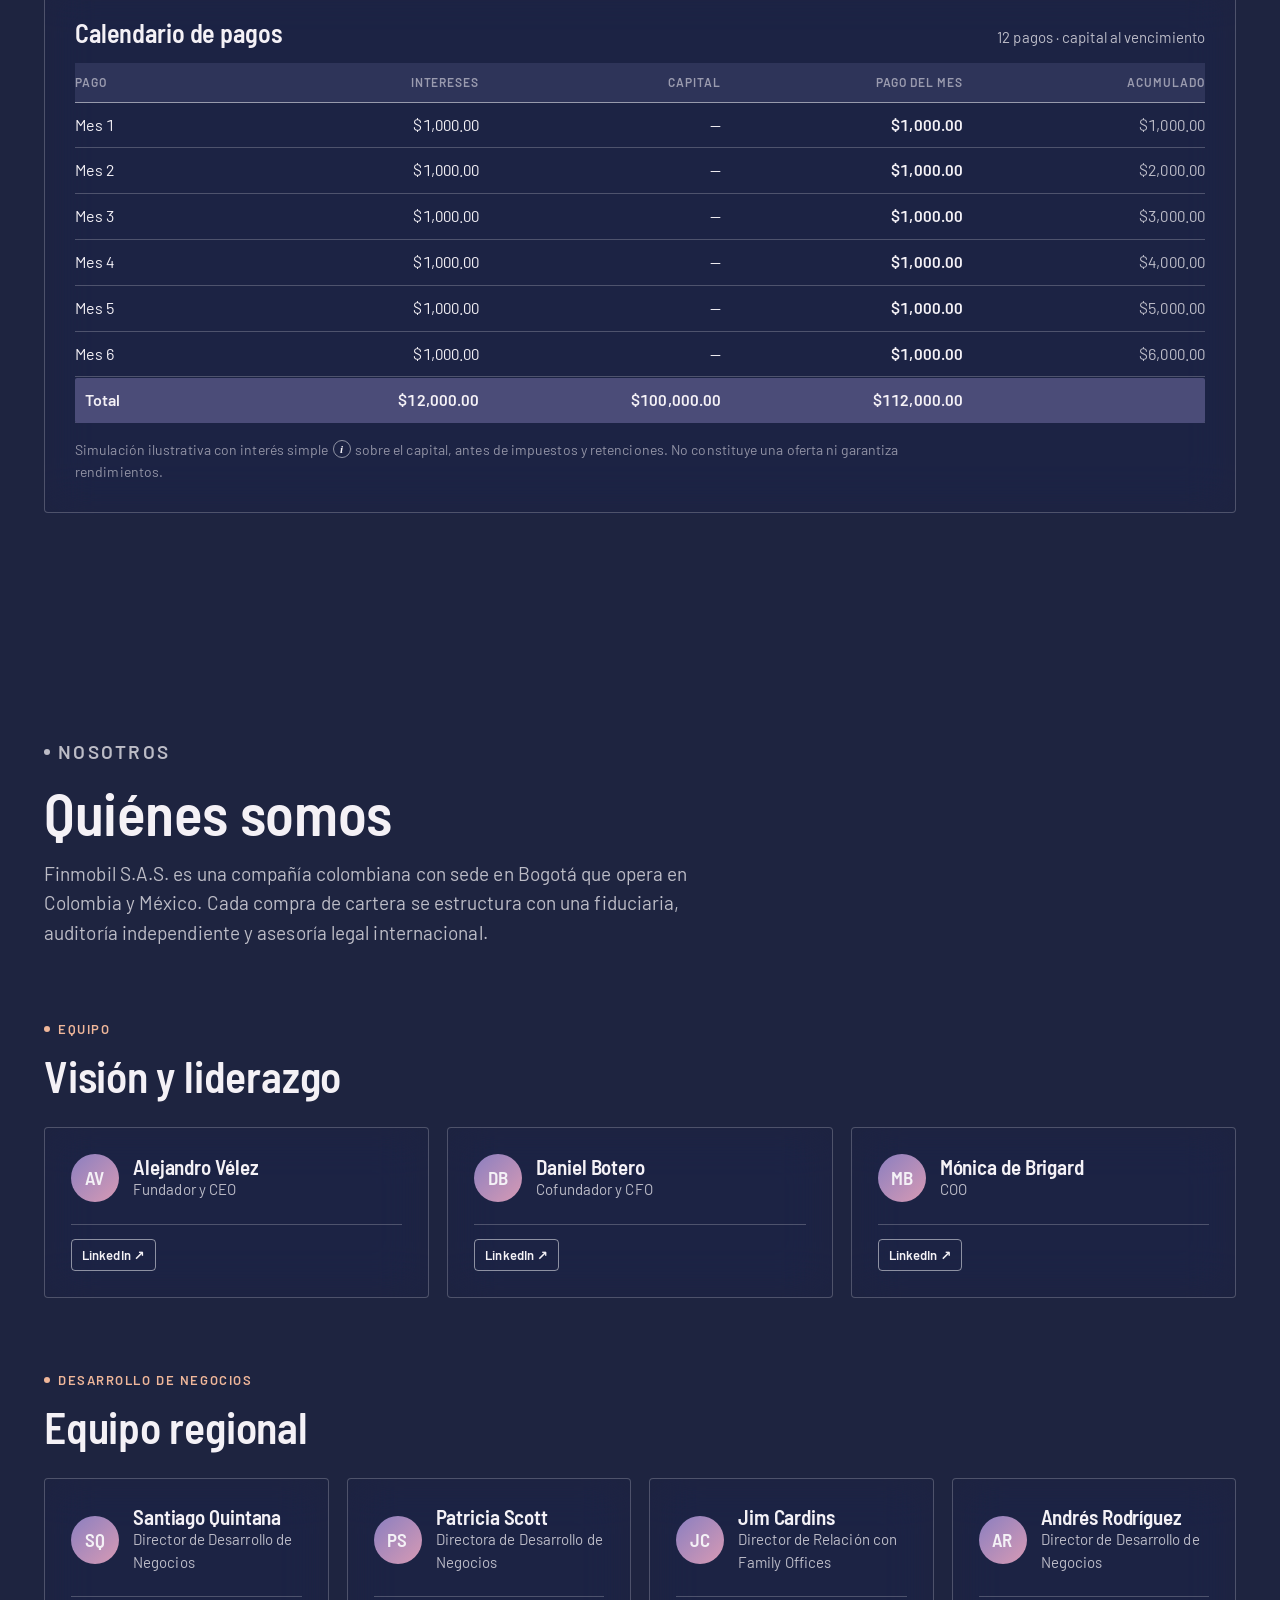
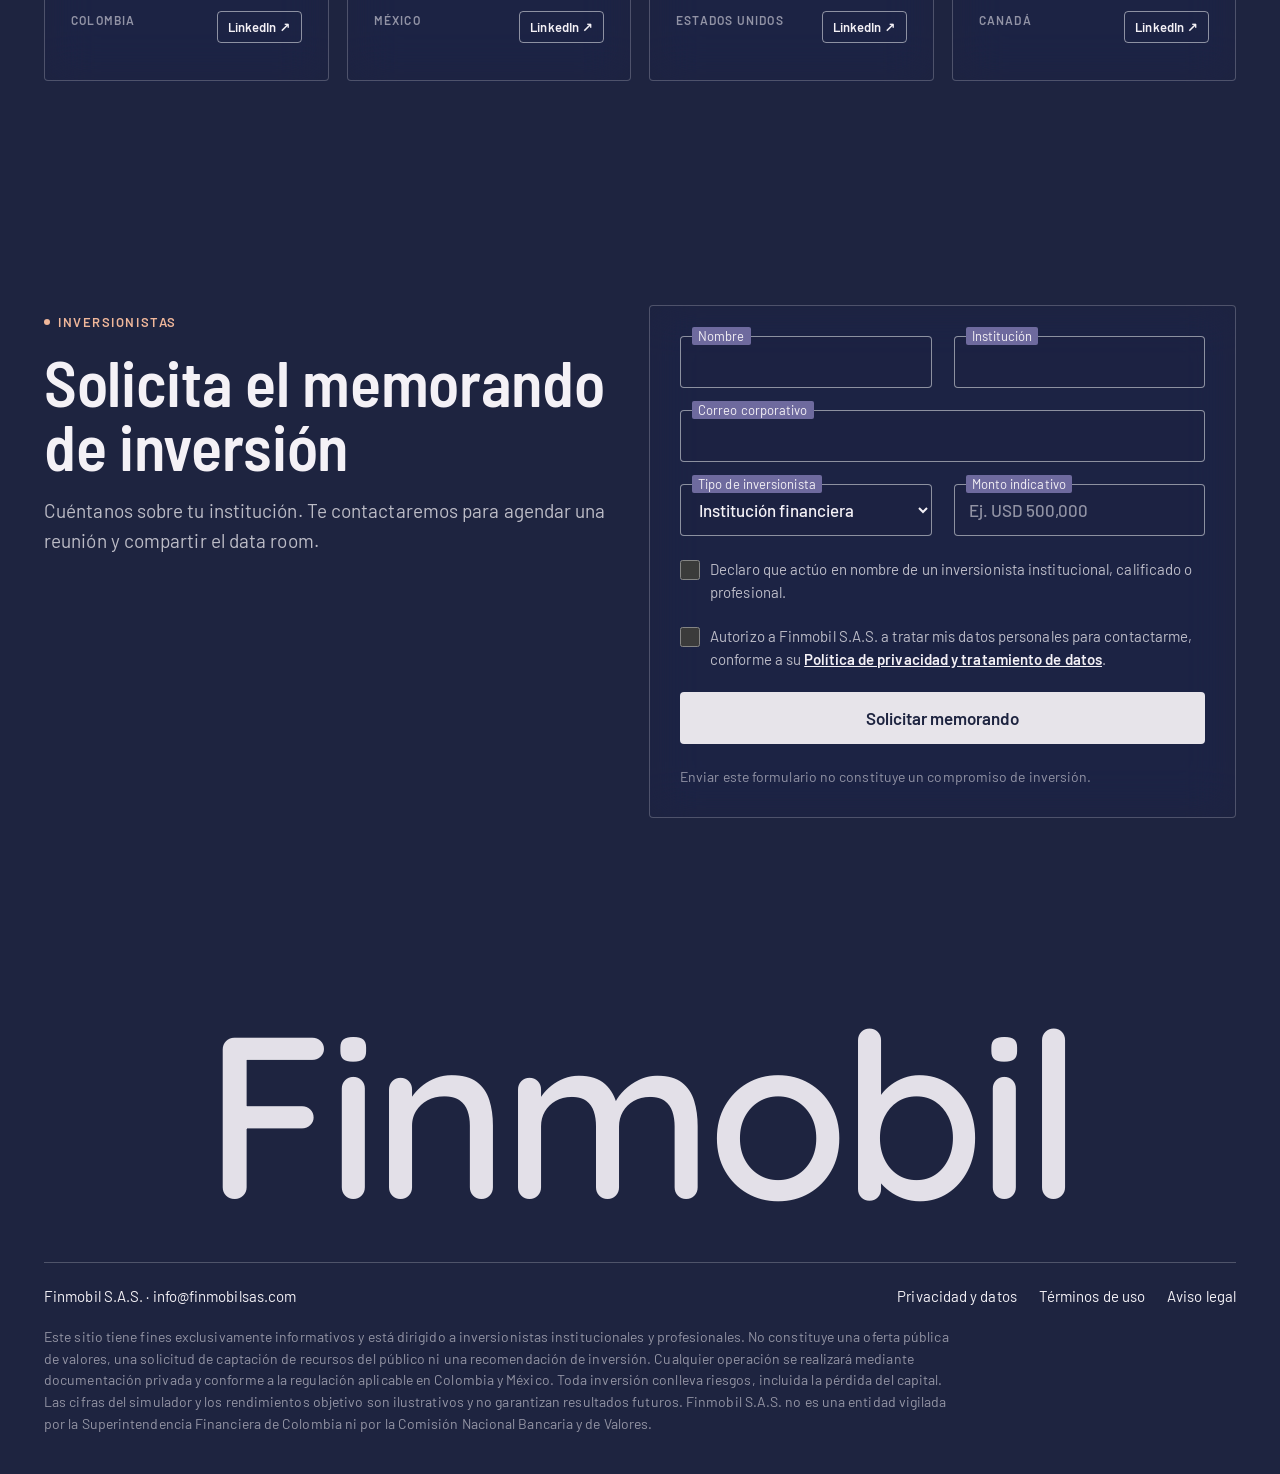
==== commit 9c161e66: "Landing enfocada en el inversionista: estructura préstamo → cartera → patrimonio autónomo → sociedad" ====
--- a/index.html
+++ b/index.html
@@ -4,9 +4,9 @@
 <meta charset="utf-8">
 <meta name="viewport" content="width=device-width, initial-scale=1, viewport-fit=cover">
 <title>Finmobil — Deuda privada respaldada por créditos de nómina</title>
-<meta name="description" content="Finmobil adquiere cartera de créditos con descuento de nómina en Colombia y México, financiada por inversionistas institucionales, sociedades de inversión y family offices.">
+<meta name="description" content="Deuda privada a tasa fija para inversionistas institucionales y profesionales, respaldada por cartera de créditos de nómina en Colombia y México y garantizada con acciones tokenizadas.">
 <meta property="og:title" content="Finmobil — Deuda privada respaldada por créditos de nómina">
-<meta property="og:description" content="Finmobil adquiere cartera de créditos con descuento de nómina en Colombia y México, financiada por inversionistas institucionales, sociedades de inversión y family offices.">
+<meta property="og:description" content="Deuda privada a tasa fija para inversionistas institucionales y profesionales, respaldada por cartera de créditos de nómina en Colombia y México y garantizada con acciones tokenizadas.">
 <meta property="og:type" content="website">
 <meta name="theme-color" content="#1E2440">
 <link rel="icon" href="favicon.svg" type="image/svg+xml">
@@ -29,9 +29,8 @@
     </a>
     <nav class="nav" aria-label="Principal">
       <a href="#como-funciona">Cómo funciona</a>
-      <a href="#inversionistas">Inversionistas</a>
-      <a href="#originadores">Originadores</a>
-      <a href="#energia">Energía</a>
+      <a href="#protecciones">Protecciones</a>
+      <a href="#inversionistas">Términos</a>
       <a href="#nosotros">Nosotros</a>
       <a href="en/" class="lang" hreflang="en" lang="en" aria-label="English version">EN</a>
       <a href="#contacto" class="btn btn-line">Contactar</a>
@@ -42,10 +41,8 @@
     <a href="#como-funciona">Cómo funciona</a>
     <a href="#protecciones">Protecciones</a>
     <a href="#riesgos">Riesgos</a>
-    <a href="#inversionistas">Inversionistas</a>
+    <a href="#inversionistas">Términos</a>
     <a href="#simulador">Simulador</a>
-    <a href="#originadores">Originadores</a>
-    <a href="#energia">Energía limpia</a>
     <a href="#nosotros">Nosotros</a>
   </div>
 </header>
@@ -57,15 +54,15 @@
   <div class="moon" aria-hidden="true"></div>
   <div class="wrap">
     <h1>Deuda privada respaldada por créditos de nómina</h1>
-    <p class="hero-lead">Compramos cartera de créditos que se pagan directamente de la nómina o la pensión, y la financiamos con deuda privada de inversionistas institucionales y profesionales.</p>
+    <p class="hero-lead">Prestas a Finmobil a tasa fija. Con ese capital compramos cartera de créditos que se pagan directamente de la nómina, y tu préstamo queda garantizado con acciones tokenizadas de la sociedad beneficiaria de esa cartera.</p>
     <div class="hero-cta">
-      <a href="#inversionistas" class="btn btn-light">Soy inversionista</a>
-      <a href="#originadores" class="btn btn-line">Soy originador</a>
+      <a href="#contacto" class="btn btn-light">Solicitar memorando</a>
+      <a href="#como-funciona" class="btn btn-line">Ver cómo funciona</a>
     </div>
     <div class="proof" id="aliados" aria-label="Aliados y asesores">
       <div><span class="bc"><img src="assets/fiduciaria-bancolombia-white.png" alt="" width="26" height="26">Fiduciaria Bancolombia</span><p class="k">Fiduciaria</p></div>
-      <div><img src="assets/deloitte-white.png" alt="Deloitte" style="height:20px"><p class="k">Auditoría · CO y MX</p></div>
-      <div><img src="assets/holland-knight-white.png" alt="Holland &amp; Knight" style="height:18px"><p class="k">Asesoría legal</p></div>
+      <div><img src="assets/deloitte-white.png" alt="Deloitte" style="height:24px"><p class="k">Auditoría · CO y MX</p></div>
+      <div><img src="assets/holland-knight-white.png" alt="Holland &amp; Knight" style="height:21px"><p class="k">Asesoría legal</p></div>
     </div>
   </div>
 </section>
@@ -90,38 +87,31 @@
   <div class="wrap">
     <div class="section-head reveal">
       <p class="tag">Cómo funciona</p>
-      <h2>Del capital a la cartera, y de vuelta</h2>
-    </div>
-    <div class="flow reveal">
-      <div class="flow-visual" aria-hidden="true">
-        <svg viewBox="112 62 280 244" fill="none" stroke="#FFFFFF" stroke-width="10"><circle cx="177" cy="240" r="58"/><rect x="268" y="68" width="116" height="230" rx="58"/></svg>
-        <span class="flow-num" id="flow-num">01</span>
-      </div>
-      <div class="card flow-card">
-        <div class="flow-panel" id="flow-panel" aria-live="polite">
-          <div class="fade"><h3>Fondeo</h3><p>El inversionista presta a Finmobil mediante un instrumento de deuda privada, con tasa, plazo y calendario de pagos definidos.</p></div>
-        </div>
-        <div>
-          <div class="stepper" role="tablist" aria-label="Pasos">
-            <button class="step-btn" role="tab" aria-selected="true" data-step="0"><span class="n">01</span>Fondeo</button>
-            <button class="step-btn" role="tab" aria-selected="false" data-step="1"><span class="n">02</span>Compra de cartera</button>
-            <button class="step-btn" role="tab" aria-selected="false" data-step="2"><span class="n">03</span>Recaudo</button>
-            <button class="step-btn" role="tab" aria-selected="false" data-step="3"><span class="n">04</span>Pago al inversionista</button>
-          </div>
-          <div class="step-progress" aria-hidden="true"><span id="step-bar"></span></div>
-        </div>
-      </div>
+      <h2>Tu préstamo, la cartera y la garantía</h2>
+    </div>
+    <div class="struct reveal" id="estructura">
+      <div class="node"><span class="nn">01</span><h3>Inversionista</h3><p>Presta a Finmobil a tasa fija mediante deuda privada <button type="button" class="info" aria-label="¿Qué es deuda privada?" data-tip-title="Deuda privada" data-tip="Préstamo directo de inversionistas a una compañía, fuera del mercado público de valores, con tasa, plazo y calendario de pagos pactados por contrato.">i</button>, con plazo y calendario de pagos definidos.</p></div>
+      <div class="arrow" aria-hidden="true"><span>Préstamo</span></div>
+      <div class="node"><span class="nn">02</span><h3>Finmobil</h3><p>Con ese capital compra cartera de créditos de nómina a originadores <button type="button" class="info" aria-label="¿Qué es originador?" data-tip-title="Originador" data-tip="Cooperativa, fintech o entidad financiera que otorga el crédito al trabajador o pensionado y después vende esa cartera.">i</button>.</p></div>
+      <div class="arrow" aria-hidden="true"><span>Compra de cartera</span></div>
+      <div class="node"><span class="nn">03</span><h3>Patrimonio autónomo <button type="button" class="info" aria-label="¿Qué es patrimonio autónomo?" data-tip-title="Patrimonio autónomo" data-tip="Fideicomiso administrado por una fiduciaria. La cartera y su recaudo quedan separados legalmente del balance de Finmobil y del originador: si a alguno le va mal, sus acreedores no pueden tocar esos activos.">i</button></h3><p>La cartera y el recaudo de las pagadurías quedan en un fideicomiso de Fiduciaria Bancolombia.</p></div>
+      <div class="arrow" aria-hidden="true"><span>Beneficiaria</span></div>
+      <div class="node"><span class="nn">04</span><h3>Sociedad beneficiaria <button type="button" class="info" aria-label="¿Qué es sociedad beneficiaria?" data-tip-title="Sociedad beneficiaria" data-tip="Empresa que es la beneficiaria del patrimonio autónomo: tiene derecho a los flujos de la cartera una vez cubiertos los costos de la estructura.">i</button></h3><p>Es la beneficiaria del patrimonio autónomo. Sus acciones se representan en tokens.</p></div>
+    </div>
+    <div class="loop reveal">
+      <p><span class="k">Garantía</span>Los tokens <button type="button" class="info" aria-label="¿Qué es token?" data-tip-title="Token" data-tip="Registro digital que representa la titularidad de un activo, en este caso acciones ordinarias de la sociedad beneficiaria. Permite transferir y verificar esa titularidad de forma trazable.">i</button> de la sociedad beneficiaria quedan como colateral <button type="button" class="info" aria-label="¿Qué es colateral?" data-tip-title="Colateral" data-tip="Garantía del préstamo. Si Finmobil incumple, el inversionista puede ejecutar la garantía sobre los tokens y, con ellos, sobre las acciones que representan.">i</button> del préstamo del inversionista.</p>
+      <p><span class="k">Pagos</span>Intereses y capital vuelven al inversionista según el calendario pactado.</p>
     </div>
 
     <div class="sub-head reveal" id="protecciones">
       <p class="tag">Protecciones</p>
       <h2>Cómo se protege el capital</h2>
     </div>
-    <div class="rows reveal" id="estructura">
+    <div class="rows reveal">
       <div><h3>Patrimonio autónomo <button type="button" class="info" aria-label="¿Qué es patrimonio autónomo?" data-tip-title="Patrimonio autónomo" data-tip="Fideicomiso administrado por una fiduciaria. La cartera y su recaudo quedan separados legalmente del balance de Finmobil y del originador: si a alguno le va mal, sus acreedores no pueden tocar esos activos.">i</button></h3><p>La cartera y su recaudo quedan en un fideicomiso administrado por Fiduciaria Bancolombia, separados del balance de Finmobil y del originador.</p></div>
-      <div><h3>Retención y recompra <button type="button" class="info" aria-label="¿Qué es retención y recompra?" data-tip-title="Retención y recompra" data-tip="Retención (holdback): parte del precio de compra que se le paga al originador solo si la cartera se comporta como se esperaba. Recompra: obligación del originador de recomprar los créditos que no cumplan los criterios pactados.">i</button></h3><p>El originador deja una parte del precio en garantía y recompra los créditos que no cumplan los criterios. Comparte el riesgo con nosotros.</p></div>
-      <div><h3>Criterios de elegibilidad <button type="button" class="info" aria-label="¿Qué es criterios de elegibilidad?" data-tip-title="Criterios de elegibilidad" data-tip="Reglas que debe cumplir cada crédito para poder comprarse: tasa, plazo, perfil del deudor y límites de concentración por deudor, pagaduría y originador.">i</button></h3><p>Antes de cada compra fijamos tasa, plazo, perfil del deudor y límites por deudor, pagaduría y originador.</p></div>
-      <div><h3>Trazabilidad</h3><p>Registro digital de la cartera crédito por crédito, con reportes periódicos de recaudo, mora y prepagos.</p></div>
+      <div><h3>Garantía tokenizada <button type="button" class="info" aria-label="¿Qué es colateral?" data-tip-title="Colateral" data-tip="Garantía del préstamo. Si Finmobil incumple, el inversionista puede ejecutar la garantía sobre los tokens y, con ellos, sobre las acciones que representan.">i</button></h3><p>Tu préstamo está garantizado con tokens que representan acciones ordinarias de la sociedad beneficiaria del patrimonio autónomo.</p></div>
+      <div><h3>Retención y recompra <button type="button" class="info" aria-label="¿Qué es retención y recompra?" data-tip-title="Retención y recompra" data-tip="Retención (holdback): parte del precio de compra que se le paga al originador solo si la cartera se comporta como se esperaba. Recompra: obligación del originador de recomprar los créditos que no cumplan los criterios pactados.">i</button></h3><p>El originador deja una parte del precio en garantía y recompra los créditos que no cumplan los criterios de elegibilidad.</p></div>
+      <div><h3>Trazabilidad</h3><p>Registro digital de la cartera crédito por crédito y de los tokens, con reportes periódicos de recaudo, mora y prepagos.</p></div>
     </div>
   </div>
 </section>
@@ -137,6 +127,7 @@
       <div><h3>Crédito</h3><div class="rm"><p><span class="k">Riesgo</span>Pérdida de empleo o fallecimiento del deudor.</p><p><span class="k">Mitigante</span>Seguros, diversificación y límites de concentración.</p></div></div>
       <div><h3>Pagaduría</h3><div class="rm"><p><span class="k">Riesgo</span>Retrasos del empleador al transferir lo descontado.</p><p><span class="k">Mitigante</span>Límites por pagaduría y monitoreo mensual del recaudo.</p></div></div>
       <div><h3>Originador</h3><div class="rm"><p><span class="k">Riesgo</span>Fallas en la administración o en la calidad de la cartera.</p><p><span class="k">Mitigante</span>Due diligence, retención y recompra, y administrador de respaldo <button type="button" class="info" aria-label="¿Qué es administrador de respaldo?" data-tip-title="Administrador de respaldo" data-tip="Backup servicer: entidad lista para asumir el cobro y la administración de la cartera si el originador deja de hacerlo.">i</button>.</p></div></div>
+      <div><h3>Tokenización y custodia</h3><div class="rm"><p><span class="k">Riesgo</span>Fallas en la plataforma que emite y registra los tokens o en su custodia.</p><p><span class="k">Mitigante</span>Proveedor, custodia y documentos de la garantía detallados en el memorando de inversión <button type="button" class="info" aria-label="¿Qué es memorando de inversión?" data-tip-title="Memorando de inversión" data-tip="Documento confidencial con los términos completos, la estructura, el modelo financiero y los riesgos de cada operación.">i</button>.</p></div></div>
       <div><h3>Regulatorio y cambiario</h3><div class="rm"><p><span class="k">Riesgo</span>Cambios normativos o de tipo de cambio en Colombia y México.</p><p><span class="k">Mitigante</span>Análisis por operación, detallado en el memorando de inversión <button type="button" class="info" aria-label="¿Qué es memorando de inversión?" data-tip-title="Memorando de inversión" data-tip="Documento confidencial con los términos completos, la estructura, el modelo financiero y los riesgos de cada operación.">i</button>.</p></div></div>
     </div>
   </div>
@@ -154,6 +145,7 @@
       <aside class="card terms reveal">
         <h3>Términos indicativos</h3>
         <div><span>Instrumento</span><span>Deuda privada <button type="button" class="info" aria-label="¿Qué es deuda privada?" data-tip-title="Deuda privada" data-tip="Préstamo directo de inversionistas a una compañía, fuera del mercado público de valores, con tasa, plazo y calendario de pagos pactados por contrato.">i</button></span></div>
+        <div><span>Garantía</span><span>Acciones tokenizadas <button type="button" class="info" aria-label="¿Qué es token?" data-tip-title="Token" data-tip="Registro digital que representa la titularidad de un activo, en este caso acciones ordinarias de la sociedad beneficiaria. Permite transferir y verificar esa titularidad de forma trazable.">i</button></span></div>
         <div><span>Rendimiento</span><span>Según operación</span></div>
         <div><span>Plazo</span><span>6 a 60 meses</span></div>
         <div><span>Pago de intereses</span><span>Mensual, trimestral, semestral o al vencimiento</span></div>
@@ -165,35 +157,37 @@
         <div class="card card-dawn" id="inversionistas-visor">
           <h3 class="sim-title">Simula tu inversión</h3>
           <div class="amount">
-            <label for="sim-monto" class="k">Monto a invertir</label>
-            <div class="amount-line"><span class="cur" id="amount-cur" aria-hidden="true">USD</span><input id="sim-monto" type="text" inputmode="numeric" autocomplete="off" value="100,000"></div>
-          </div>
-
-          <div class="controls">
-            <div class="field notch"><label for="sim-moneda">Moneda</label>
-              <select id="sim-moneda" class="input"><option value="USD">USD · Dólar</option><option value="COP">COP · Peso colombiano</option><option value="MXN">MXN · Peso mexicano</option></select></div>
-            <div class="field f-rate">
-              <div class="notch"><label for="sim-tasa">Tasa anual · 6% a 24%</label>
-                <input id="sim-tasa" class="input" type="number" min="6" max="24" step="0.1" inputmode="decimal" placeholder="Ej. 12" value="12" aria-describedby="sim-tasa-aviso"></div>
-              <input id="sim-tasa-rango" type="range" min="6" max="24" step="0.5" value="12" aria-label="Tasa anual, deslizador">
-              <div class="range-scale" aria-hidden="true"><span>6%</span><span>15%</span><span>24%</span></div>
-              <p id="sim-tasa-aviso" class="warn" role="alert" hidden>La tasa debe estar entre 6% y 24% anual.</p>
+                <label for="sim-monto" class="k">Monto a invertir</label>
+                <div class="amount-line"><span class="cur" id="amount-cur" aria-hidden="true">USD</span><input id="sim-monto" type="text" inputmode="numeric" autocomplete="off" value="100,000"></div>
+              </div>
+
+              <div class="controls">
+                <div class="field notch"><label for="sim-moneda">Moneda</label>
+                  <select id="sim-moneda" class="input"><option value="USD">USD · Dólar</option><option value="COP">COP · Peso colombiano</option><option value="MXN">MXN · Peso mexicano</option></select></div>
+                <div class="field f-rate">
+                  <div class="notch"><label for="sim-tasa">Tasa anual · 6% a 24%</label>
+                    <input id="sim-tasa" class="input" type="number" min="6" max="24" step="0.1" inputmode="decimal" placeholder="Ej. 12" value="12" aria-describedby="sim-tasa-aviso"></div>
+                  <input id="sim-tasa-rango" type="range" min="6" max="24" step="0.5" value="12" aria-label="Tasa anual, deslizador">
+                  <div class="range-scale" aria-hidden="true"><span>6%</span><span>15%</span><span>24%</span></div>
+                  <p id="sim-tasa-aviso" class="warn" role="alert" hidden>La tasa debe estar entre 6% y 24% anual.</p>
+                </div>
+                <div class="field notch"><label for="sim-plazo">Plazo</label>
+                  <select id="sim-plazo" class="input"><option value="6">6 meses</option><option value="12" selected>12 meses</option><option value="18">18 meses</option><option value="24">24 meses</option><option value="36">36 meses</option><option value="48">48 meses</option><option value="60">60 meses</option></select></div>
+              </div>
+
+              <div id="sim-freq" class="freq-group" role="group" aria-label="Pago de intereses">
+                <button type="button" class="freq" data-f="1" aria-pressed="true">Mensual</button>
+                <button type="button" class="freq" data-f="3" aria-pressed="false">Trimestral</button>
+                <button type="button" class="freq" data-f="6" aria-pressed="false">Semestral</button>
+                <button type="button" class="freq" data-f="0" aria-pressed="false">Al vencimiento</button>
+              </div>
+
+              <div class="cells" aria-live="polite">
+                <div><p class="k" id="out-per-label">Pago mensual</p><p class="v" id="out-per">—</p></div>
+                <div><p class="k">Intereses totales</p><p class="v accent" id="out-int">—</p></div>
+                <div><p class="k">Total a recibir</p><p class="v" id="out-total">—</p></div>
+              </div>
             </div>
-            <div class="field notch"><label for="sim-plazo">Plazo</label>
-              <select id="sim-plazo" class="input"><option value="6">6 meses</option><option value="12" selected>12 meses</option><option value="18">18 meses</option><option value="24">24 meses</option><option value="36">36 meses</option><option value="48">48 meses</option><option value="60">60 meses</option></select></div>
-          </div>
-
-          <div id="sim-freq" class="freq-group" role="group" aria-label="Pago de intereses">
-            <button type="button" class="freq" data-f="1" aria-pressed="true">Mensual</button>
-            <button type="button" class="freq" data-f="3" aria-pressed="false">Trimestral</button>
-            <button type="button" class="freq" data-f="6" aria-pressed="false">Semestral</button>
-            <button type="button" class="freq" data-f="0" aria-pressed="false">Al vencimiento</button>
-          </div>
-
-          <div class="cells" aria-live="polite">
-            <div><p class="k" id="out-per-label">Pago mensual</p><p class="v" id="out-per">—</p></div>
-            <div><p class="k">Intereses totales</p><p class="v accent" id="out-int">—</p></div>
-            <div><p class="k">Total a recibir</p><p class="v" id="out-total">—</p></div>
           </div>
         </div>
         <div class="card">
@@ -211,45 +205,7 @@
   </div>
 </section>
 
-<!-- 6 · ORIGINADORES -->
-<section class="section" id="originadores">
-  <div class="wrap split">
-    <div class="reveal" style="display:flex;flex-direction:column;gap:18px">
-      <p class="tag">Para originadores</p>
-      <h2 class="h-xl">¿Originas créditos con descuento de nómina? Conversemos</h2>
-      <p class="lead-m">Para cooperativas y originadores <button type="button" class="info" aria-label="¿Qué es originador?" data-tip-title="Originador" data-tip="Cooperativa, fintech o entidad financiera que otorga el crédito al trabajador o pensionado y después vende esa cartera.">i</button> en Colombia y México que quieren colocar más crédito sin esperar a que la cartera madure.</p>
-      <ul class="checks">
-        <li>Compras recurrentes de cartera, no operaciones únicas.</li>
-        <li><span>Sigues administrando el recaudo <button type="button" class="info" aria-label="¿Qué es recaudo?" data-tip-title="Recaudo" data-tip="El dinero de las cuotas que las pagadurías descuentan de la nómina y transfieren cada mes.">i</button> y la relación con tus clientes.</span></li>
-        <li><span>Estructura fiduciaria <button type="button" class="info" aria-label="¿Qué es patrimonio autónomo?" data-tip-title="Patrimonio autónomo" data-tip="Fideicomiso administrado por una fiduciaria. La cartera y su recaudo quedan separados legalmente del balance de Finmobil y del originador: si a alguno le va mal, sus acreedores no pueden tocar esos activos.">i</button> y documentación estándar desde la primera compra.</span></li>
-      </ul>
-    </div>
-    <div class="card card-dawn reveal d1" style="display:flex;flex-direction:column;gap:18px">
-      <h3 style="font-size:32px;line-height:1.08">Construyamos una alianza de largo plazo</h3>
-      <p class="hint"><strong>Para avanzar más rápido, cuéntanos:</strong>Entidad y país · Saldo de cartera · Principales pagadurías · Comportamiento histórico de la cartera</p>
-      <a href="mailto:info@finmobilsas.com?subject=Alianza%20con%20Finmobil%20-%20Originaci%C3%B3n%20de%20cr%C3%A9ditos%20de%20n%C3%B3mina" class="btn btn-light btn-wrap" style="align-self:flex-start">Escríbenos a info@finmobilsas.com</a>
-    </div>
-  </div>
-</section>
-
-<!-- 6b · ENERGÍA LIMPIA -->
-<section class="section" id="energia">
-  <div class="wrap">
-    <div class="section-head reveal">
-      <p class="tag">Segunda línea de inversión <span class="badge">En estructuración</span></p>
-      <h2>Energía limpia: renta de sistemas solares</h2>
-      <p>Financiamos, en México y Colombia, sistemas de generación solar que empresas y hogares rentan <button type="button" class="info" aria-label="¿Qué es el arrendamiento solar?" data-tip-title="Arrendamiento solar" data-tip="El cliente usa el sistema solar sin comprarlo y paga una renta mensual por contrato. Los equipos siguen siendo propiedad del vehículo que los financió.">i</button> por una cuota mensual. La renta se diseña para ser menor que lo que el cliente ahorra en su factura de luz.</p>
-    </div>
-    <div class="grid-3 reveal">
-      <article><h3>El activo</h3><p>Paneles, inversores y baterías instalados en techos de empresas y hogares, con una vida útil de 25 años o más.</p></article>
-      <article><h3>El flujo</h3><p>Rentas mensuales pactadas en contratos de largo plazo, que el cliente paga con el ahorro en energía.</p></article>
-      <article><h3>La estructura</h3><p>Un vehículo propio, separado de la cartera de nómina: cada inversionista elige en qué línea participa.</p></article>
-    </div>
-    <a href="#contacto" class="btn btn-line reveal" style="margin-top:22px">Quiero información de esta línea</a>
-  </div>
-</section>
-
-<!-- 7 · NOSOTROS -->
+<!-- 6 · NOSOTROS -->
 <section class="section" id="nosotros">
   <div class="wrap">
     <div class="section-head reveal">
@@ -298,11 +254,11 @@
         </div>
       </div>
       <div class="card partner reveal d1">
-        <div class="partner-mark person"><div class="avatar" aria-hidden="true">PE</div><div><h3>Patricia Estopier</h3><p>Directora de Desarrollo de Negocios</p></div></div>
+        <div class="partner-mark person"><div class="avatar" aria-hidden="true">PS</div><div><h3>Patricia Scott</h3><p>Directora de Desarrollo de Negocios</p></div></div>
         <div class="partner-foot">
           <p class="k">México</p>
           <!-- Pendiente: URL de LinkedIn -->
-          <a class="li-btn" href="#" target="_blank" rel="noopener" aria-label="Perfil de LinkedIn de Patricia Estopier">LinkedIn ↗</a>
+          <a class="li-btn" href="#" target="_blank" rel="noopener" aria-label="Perfil de LinkedIn de Patricia Scott">LinkedIn ↗</a>
         </div>
       </div>
       <div class="card partner reveal d2">
--- a/style.css
+++ b/style.css
@@ -467,3 +467,34 @@
 .badge { display: inline-block; margin-left: 10px; padding: 4px 9px; border: 1px solid rgba(240,183,154,.6); border-radius: 999px; color: var(--peach); font-size: 11px; letter-spacing: .12em; vertical-align: 1px; }
 #energia .tag::before { background: var(--peach); }
 #energia .tag { flex-wrap: wrap; row-gap: 10px; } .badge { white-space: nowrap; margin-left: 4px; }
+
+/* Estructura: inversionista → Finmobil → patrimonio autónomo → sociedad beneficiaria */
+.struct { display: grid; grid-template-columns: minmax(0,1fr) 64px minmax(0,1fr) 64px minmax(0,1fr) 64px minmax(0,1fr); align-items: stretch; }
+.node { display: flex; flex-direction: column; gap: 12px; padding: 24px 22px; border: 1px solid var(--line); border-radius: var(--radius); background: var(--glass); backdrop-filter: blur(20px); -webkit-backdrop-filter: blur(20px); }
+.node .nn { font: 600 14px/1 var(--display); letter-spacing: .14em; color: var(--peach); }
+.node h3 { font-size: 22px; line-height: 1.15; }
+.node p { color: var(--muted); font-size: 16px; line-height: 1.5; }
+.node:first-child { background: rgba(240,183,154,.14); border-color: rgba(240,183,154,.5); }
+.arrow { position: relative; display: flex; align-items: center; justify-content: center; }
+.arrow::before { content: ""; position: absolute; left: 6px; right: 10px; top: 50%; height: 1px; background: var(--line-strong); }
+.arrow::after { content: ""; position: absolute; right: 6px; top: calc(50% - 4px); border: 4px solid transparent; border-left: 6px solid var(--line-strong); }
+.arrow span { position: relative; top: -16px; font-size: 11px; letter-spacing: .1em; text-transform: uppercase; color: var(--muted); text-align: center; line-height: 1.2; }
+.loop { margin-top: 18px; display: grid; grid-template-columns: 1fr 1fr; border: 1px dashed rgba(240,183,154,.55); border-radius: var(--radius); }
+.loop p { margin: 0; padding: 20px 24px; color: var(--snow); font-size: 17px; line-height: 1.5; }
+.loop p + p { border-left: 1px dashed rgba(240,183,154,.55); }
+.loop .k { display: block; margin-bottom: 6px; color: var(--peach); font-size: 12px; letter-spacing: .16em; text-transform: uppercase; }
+@media (max-width: 980px) {
+  .struct { grid-template-columns: 1fr; }
+  .arrow { height: 54px; }
+  .arrow::before { left: 50%; right: auto; top: 6px; bottom: 10px; width: 1px; height: auto; }
+  .arrow::after { left: calc(50% - 4px); right: auto; top: auto; bottom: 4px; border: 4px solid transparent; border-top: 6px solid var(--line-strong); }
+  .arrow span { top: 0; left: 18px; text-align: left; }
+  .loop { grid-template-columns: 1fr; }
+  .loop p + p { border-left: 0; border-top: 1px dashed rgba(240,183,154,.55); }
+}
+@media (min-width: 981px) { .struct { grid-template-columns: minmax(0,1fr) 92px minmax(0,1fr) 92px minmax(0,1fr) 92px minmax(0,1fr); } }
+.arrow span { top: -22px; font-size: 10px; letter-spacing: .08em; padding: 0 4px; }
+@media (max-width: 980px) {
+  .arrow { justify-content: flex-start; padding-left: calc(50% + 16px); }
+  .arrow span { top: 0; left: 0; }
+}
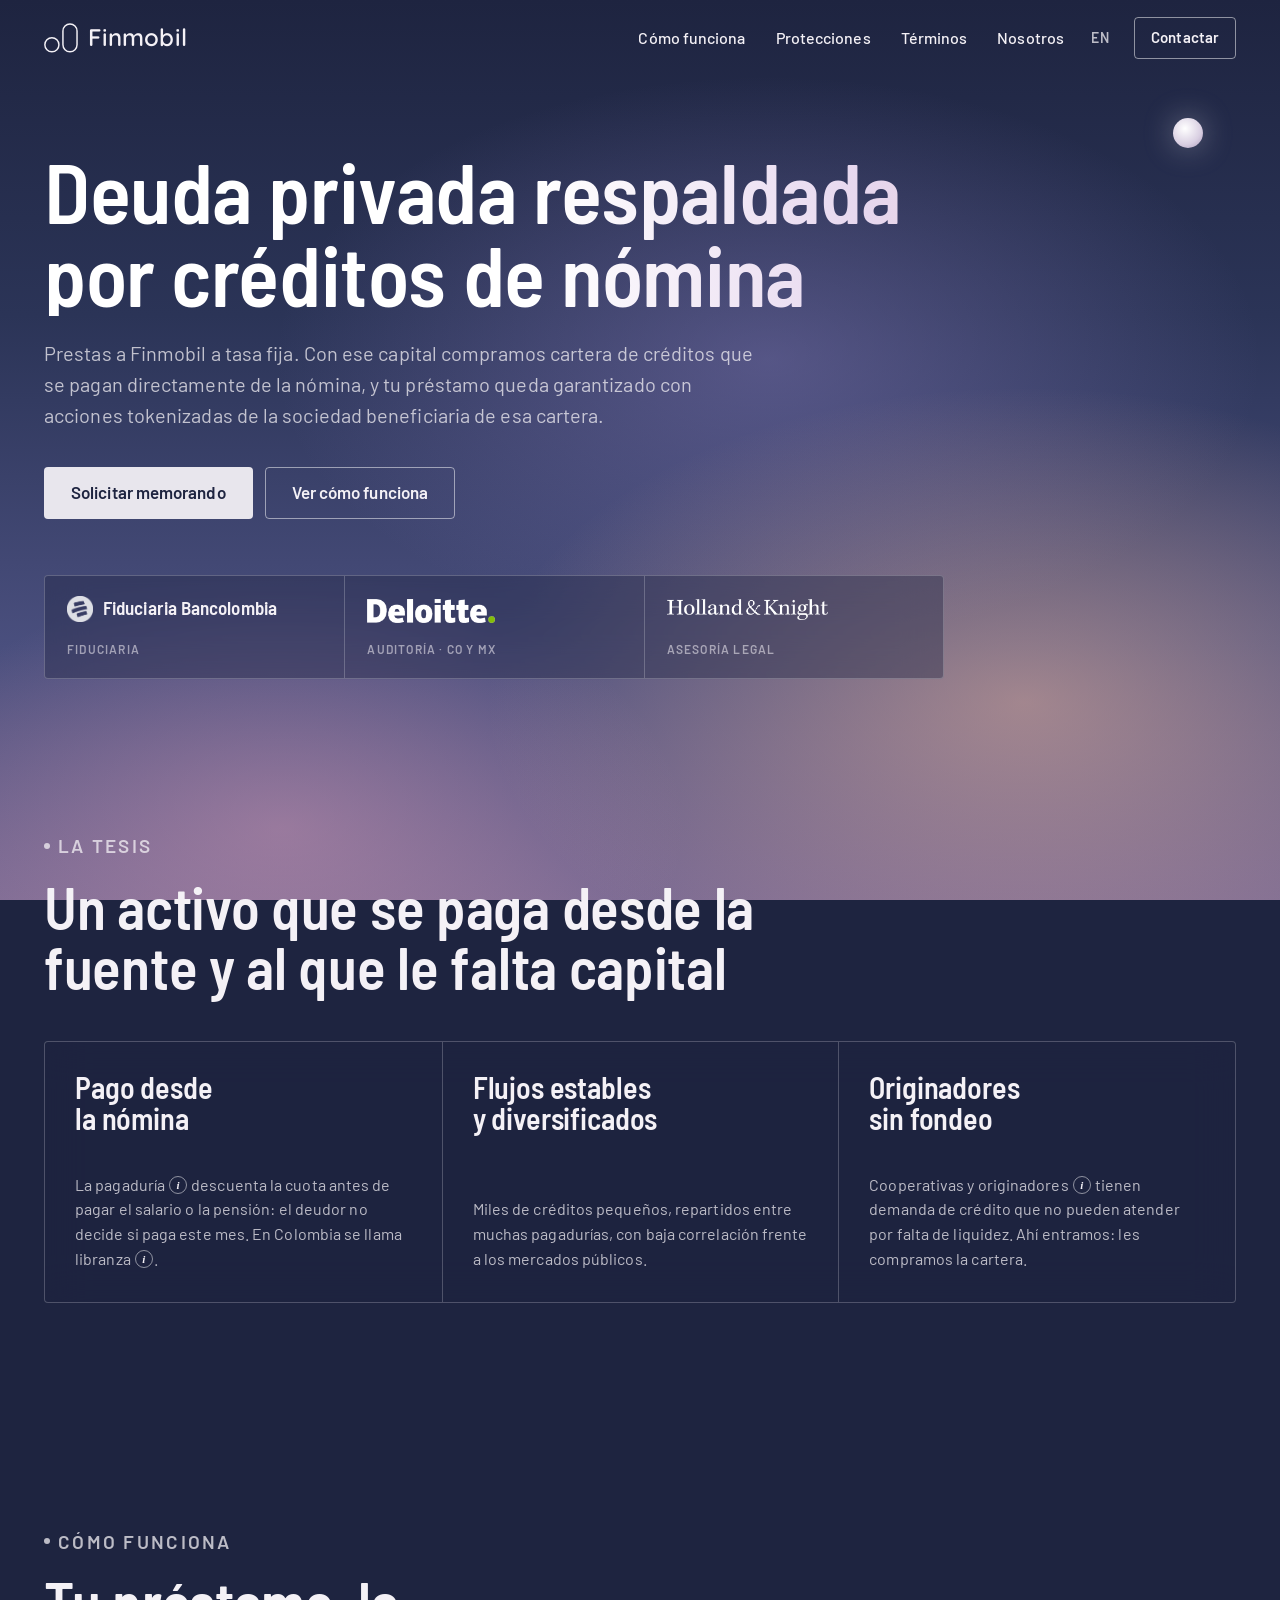
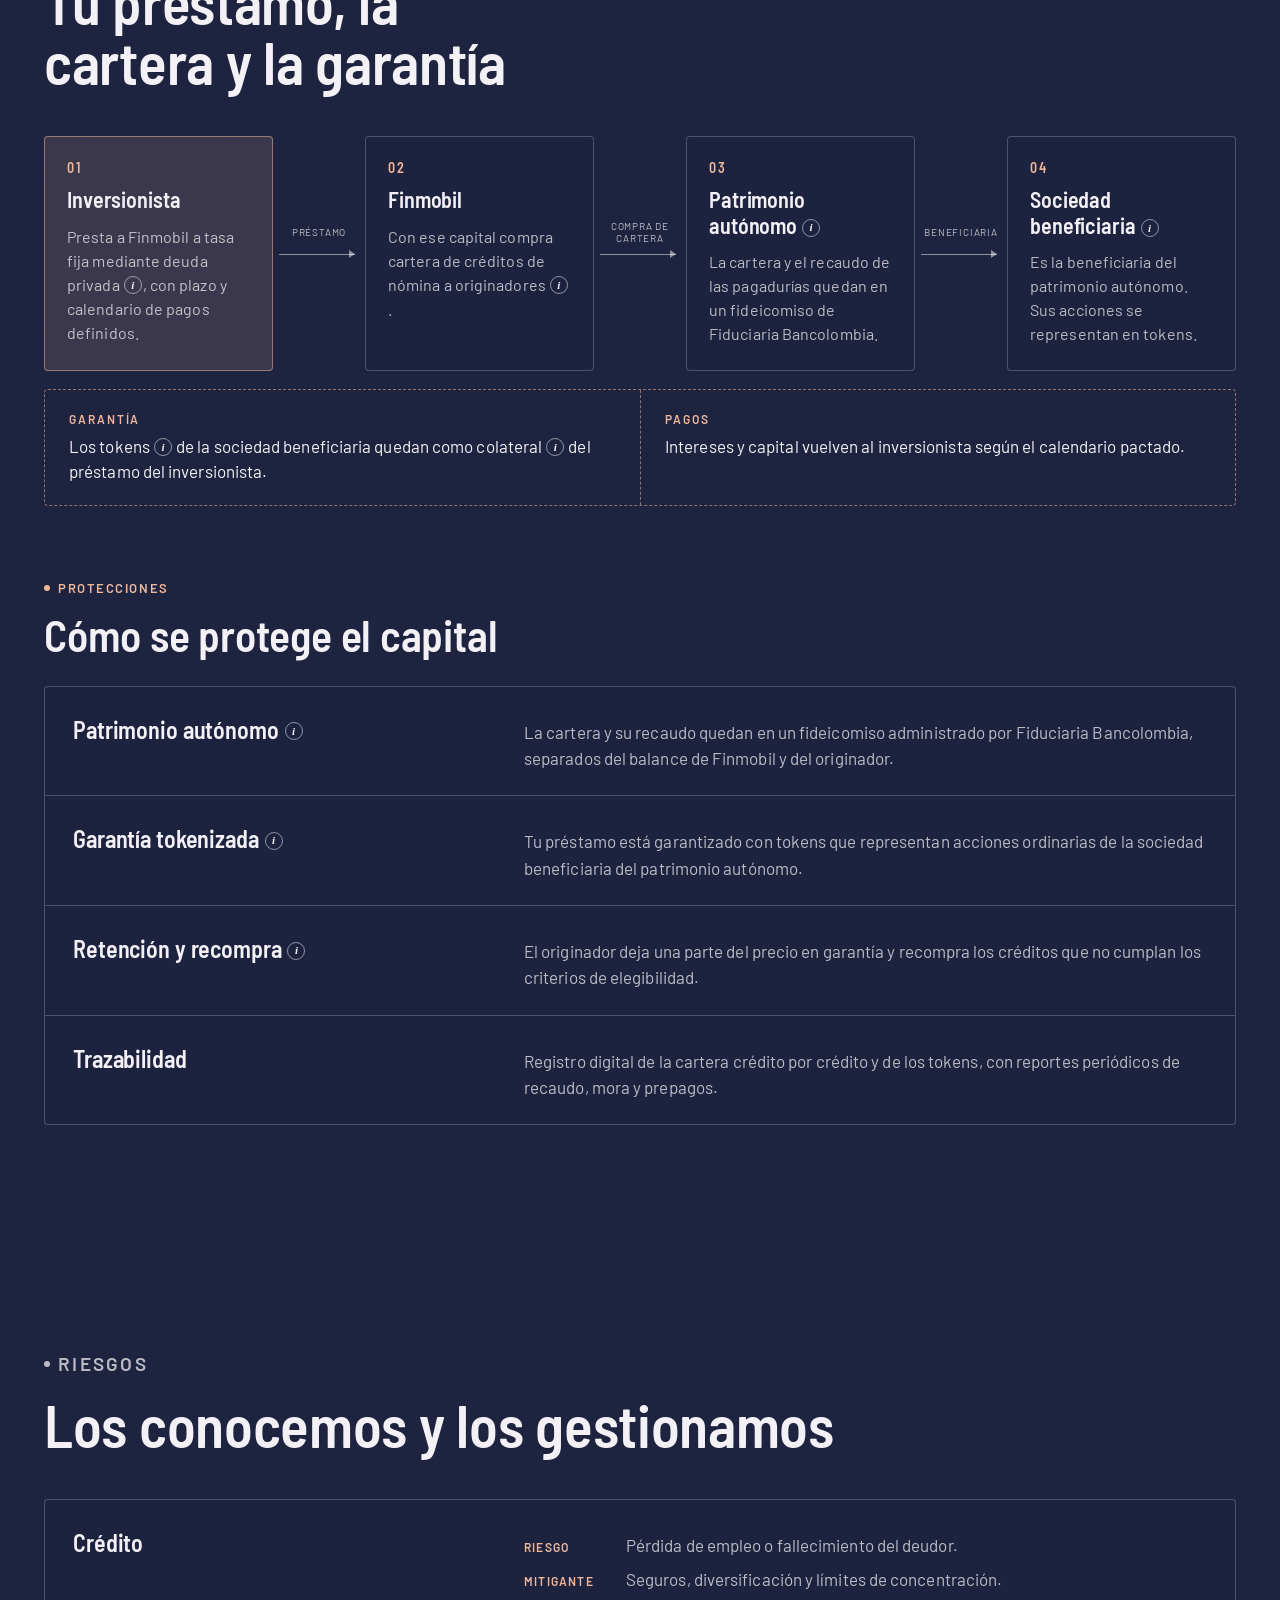
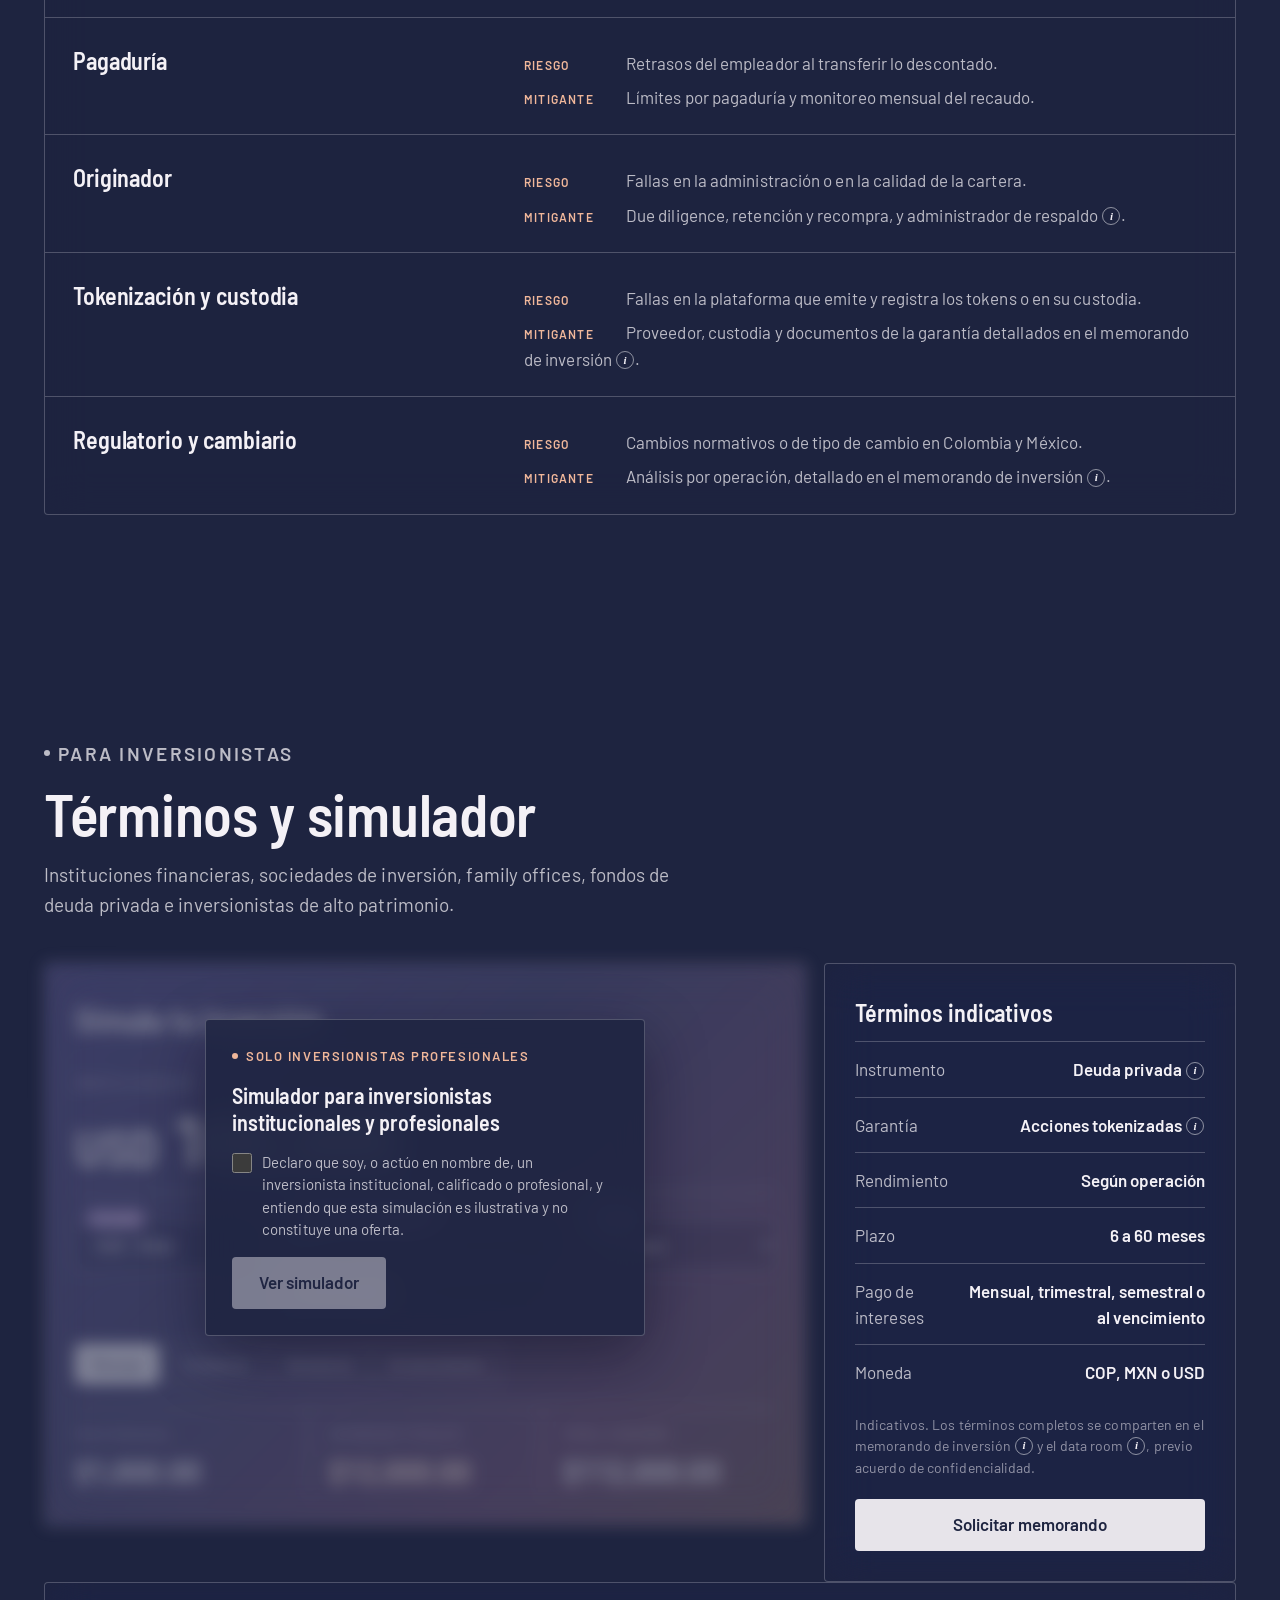
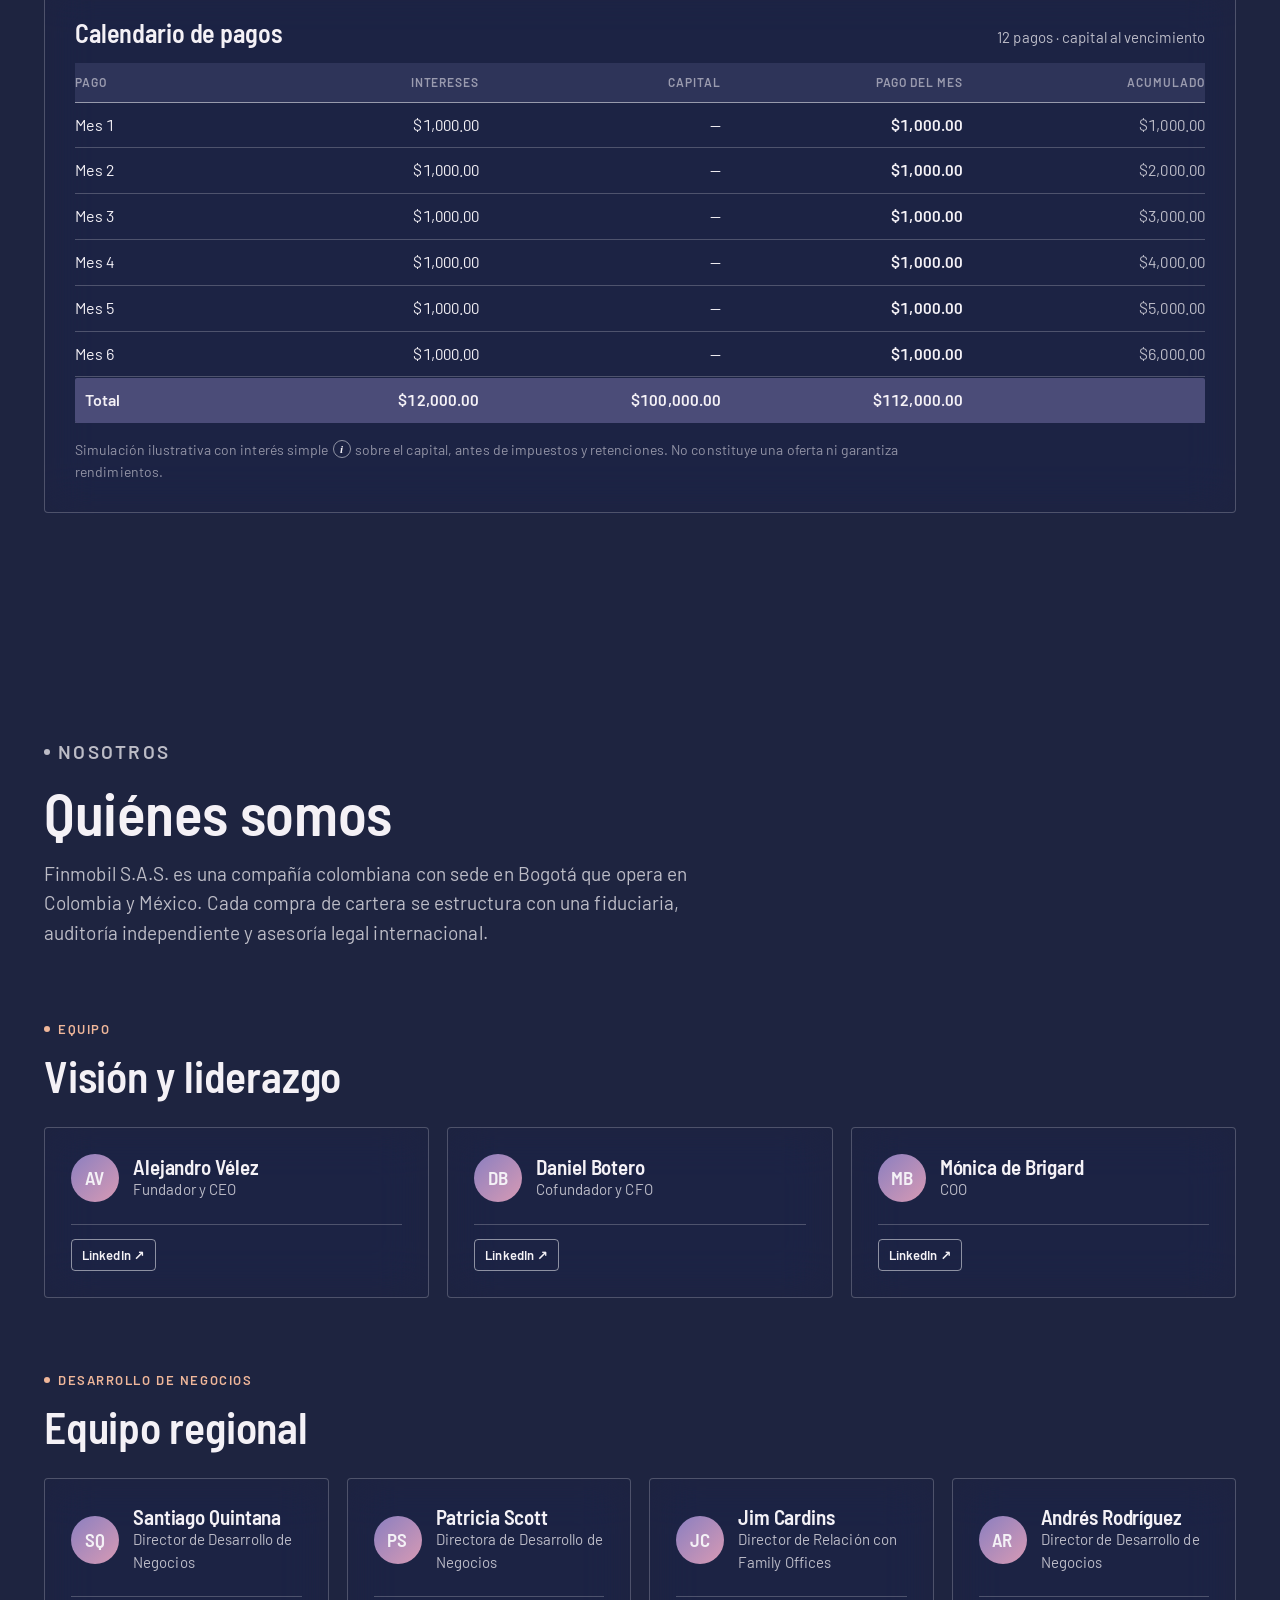
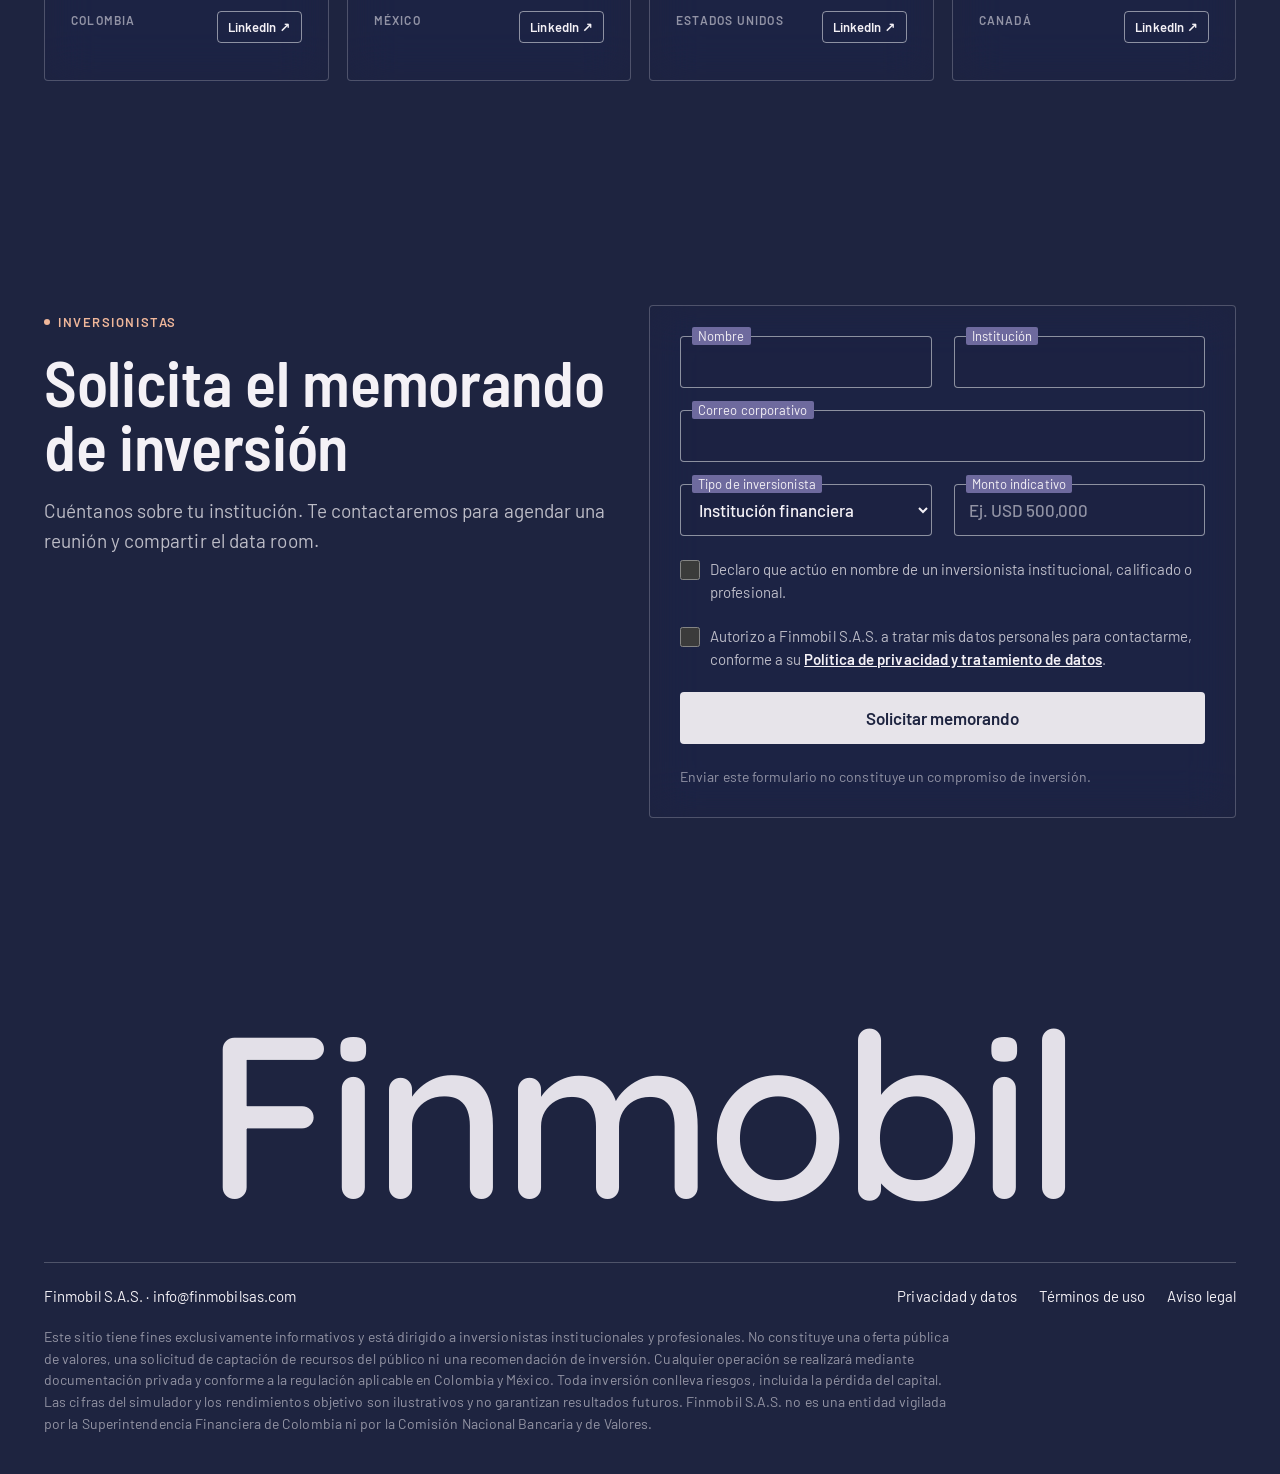
==== commit ad376731: "Tesis: flujos estables y diversificados Co-Authored-By: Claude Opus 5.5 <noreply@anthropic.com> Clau" ====
--- a/index.html
+++ b/index.html
@@ -76,7 +76,7 @@
     </div>
     <div class="grid-3 reveal">
       <article><h3>Pago desde<br>la nómina</h3><p>La pagaduría <button type="button" class="info" aria-label="¿Qué es pagaduría?" data-tip-title="Pagaduría" data-tip="Entidad que paga la nómina o la pensión (un empleador público o privado, o un fondo de pensiones). Descuenta la cuota antes de pagar al trabajador y la transfiere al acreedor. En México: dependencia o entidad pagadora.">i</button> descuenta la cuota antes de pagar el salario o la pensión: el deudor no decide si paga este mes. En Colombia se llama libranza <button type="button" class="info" aria-label="¿Qué es libranza?" data-tip-title="Libranza" data-tip="Nombre legal en Colombia del crédito que se paga con descuento directo de la nómina o la pensión (Ley 1527 de 2012). En México se conoce como crédito con descuento vía nómina.">i</button>.</p></article>
-      <article><h3>Flujos estables<br>y atomizados</h3><p>Miles de créditos pequeños, repartidos entre muchas pagadurías, con baja correlación frente a los mercados públicos.</p></article>
+      <article><h3>Flujos estables<br>y diversificados</h3><p>Miles de créditos pequeños, repartidos entre muchas pagadurías, con baja correlación frente a los mercados públicos.</p></article>
       <article><h3>Originadores<br>sin fondeo</h3><p>Cooperativas y originadores <button type="button" class="info" aria-label="¿Qué es originador?" data-tip-title="Originador" data-tip="Cooperativa, fintech o entidad financiera que otorga el crédito al trabajador o pensionado y después vende esa cartera.">i</button> tienen demanda de crédito que no pueden atender por falta de liquidez. Ahí entramos: les compramos la cartera.</p></article>
     </div>
   </div>
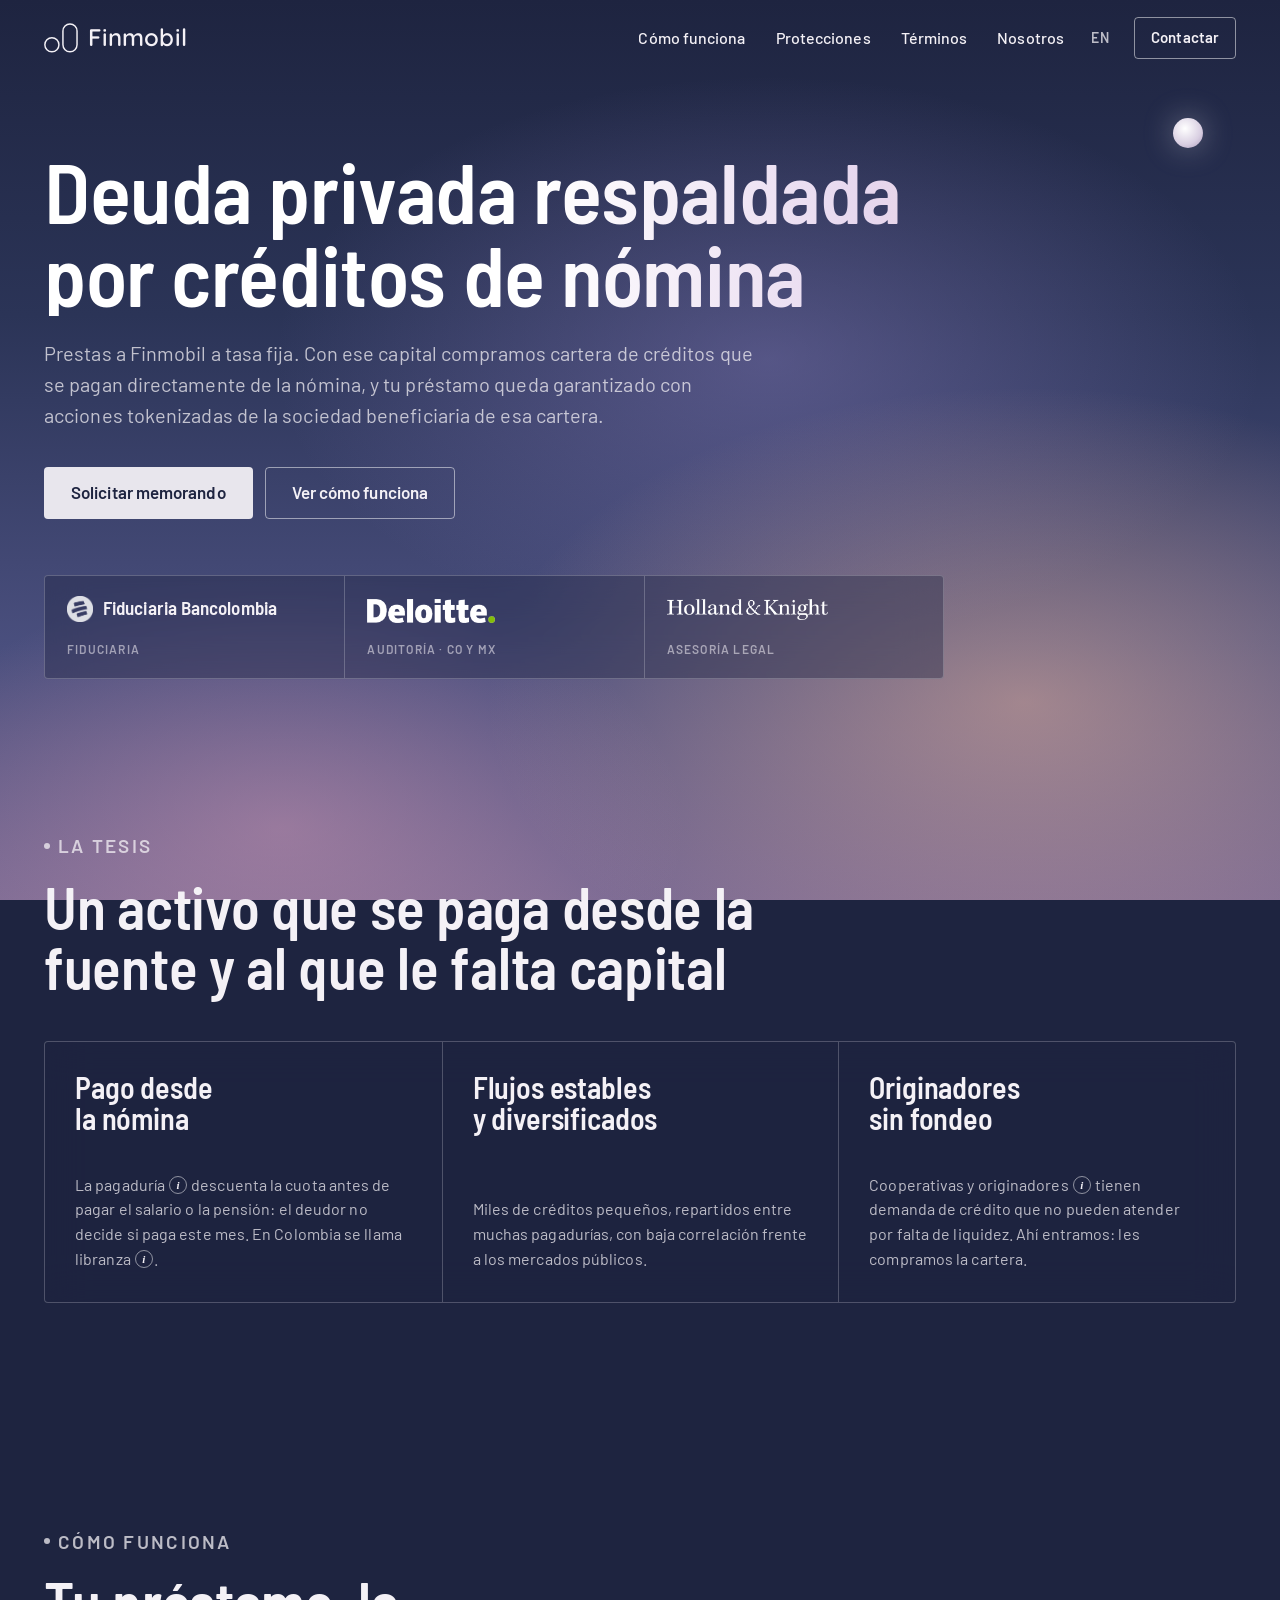
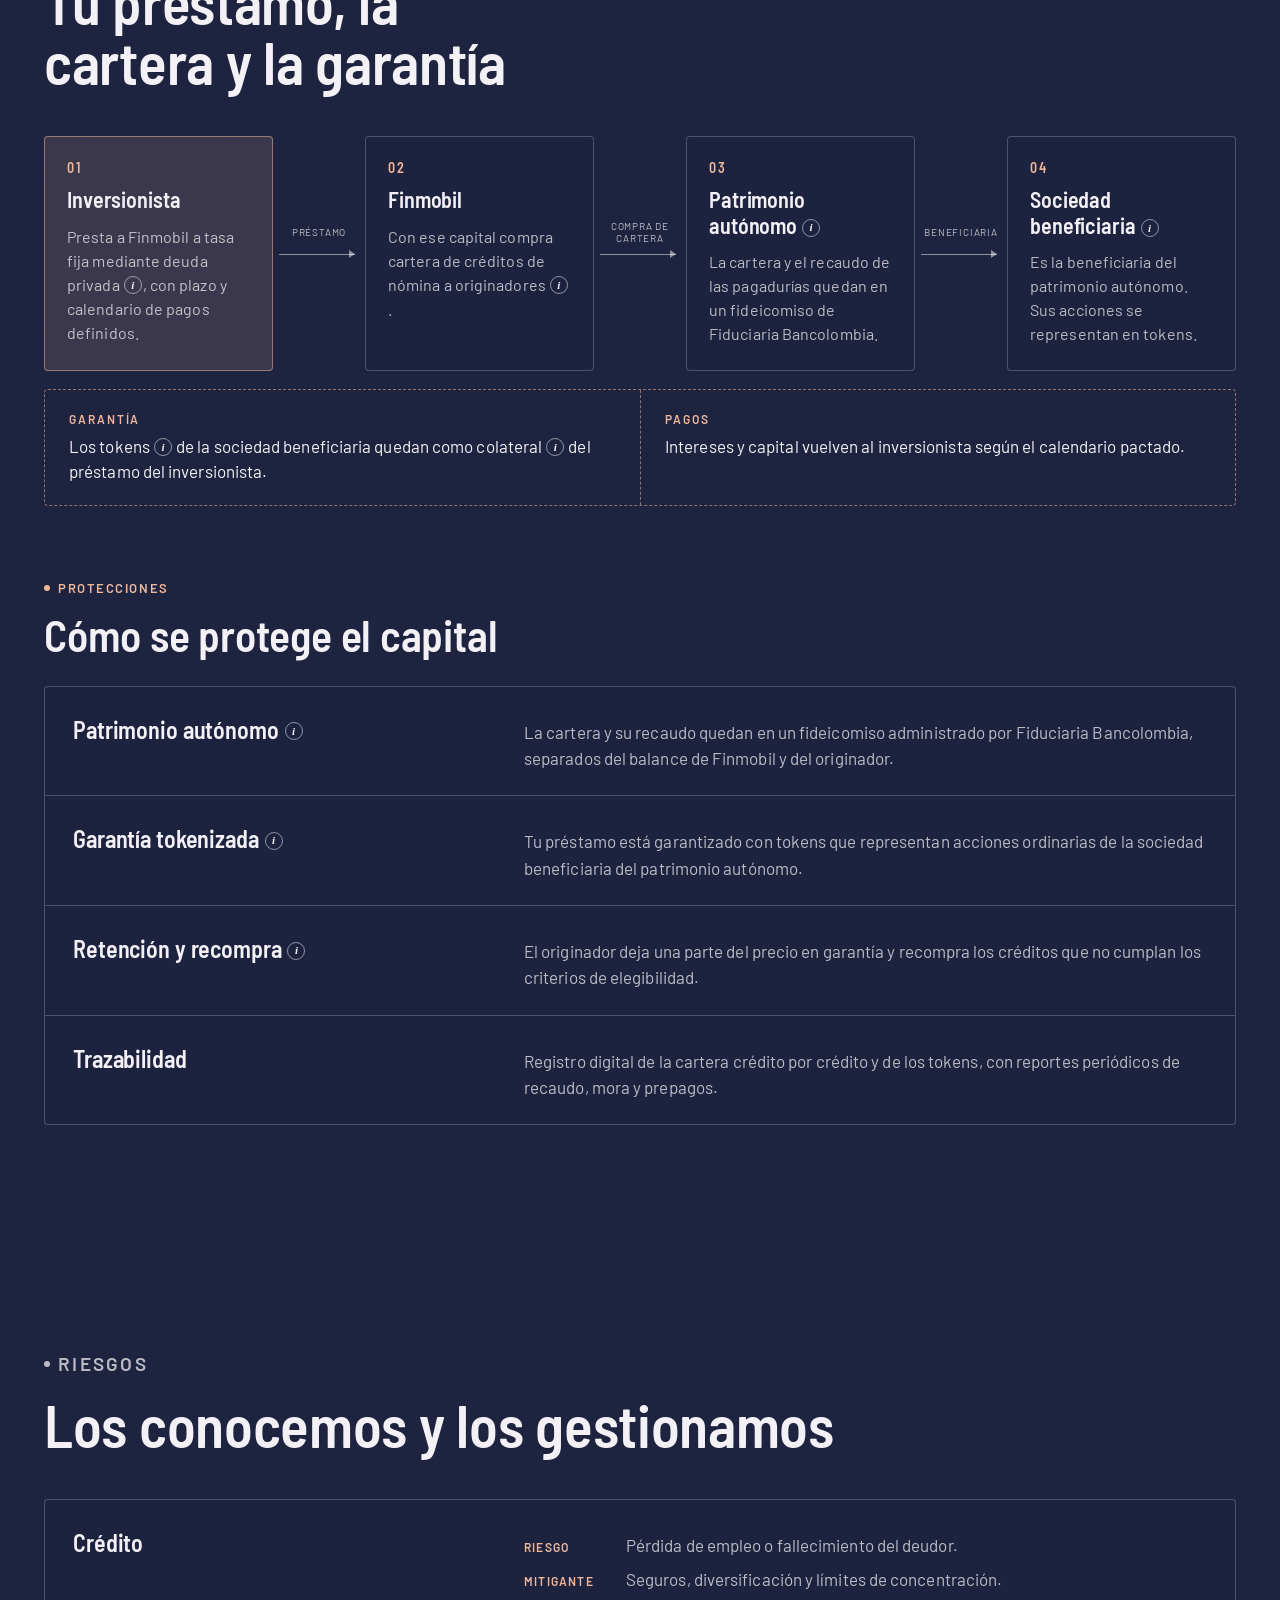
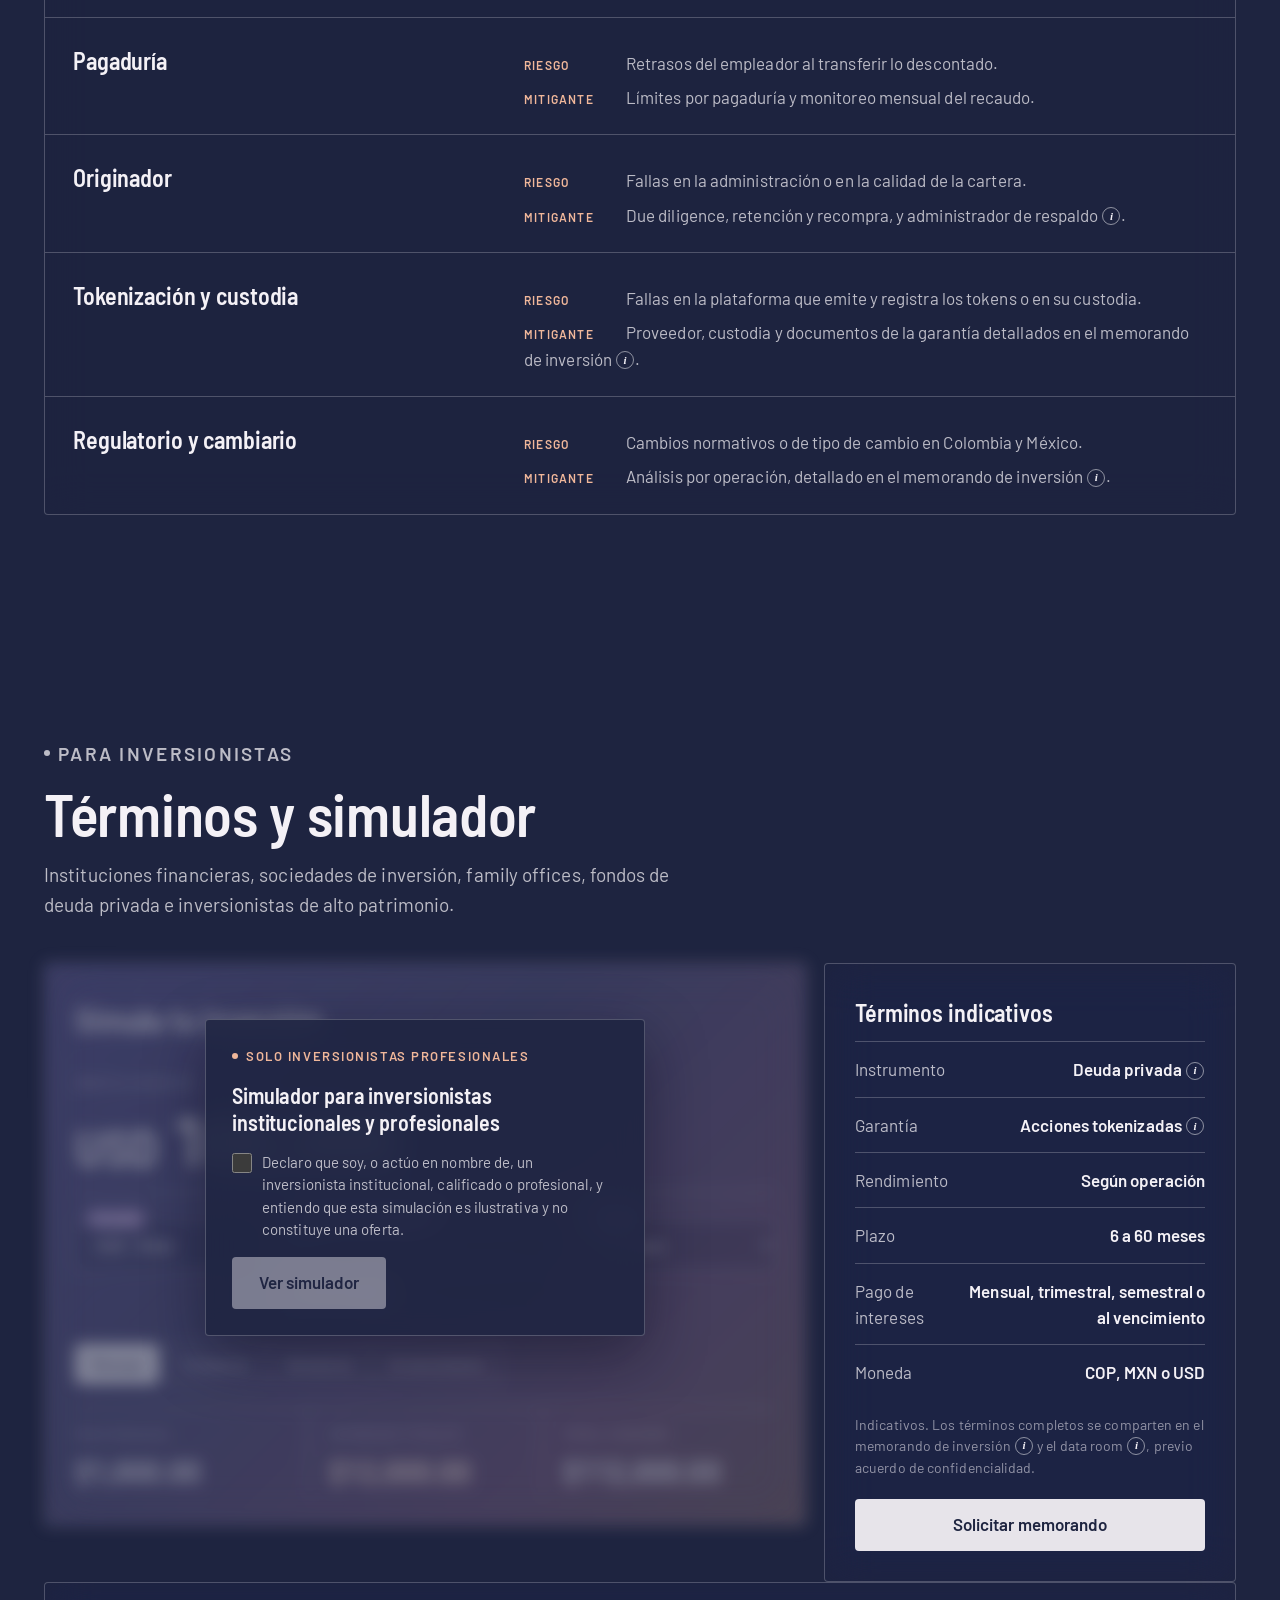
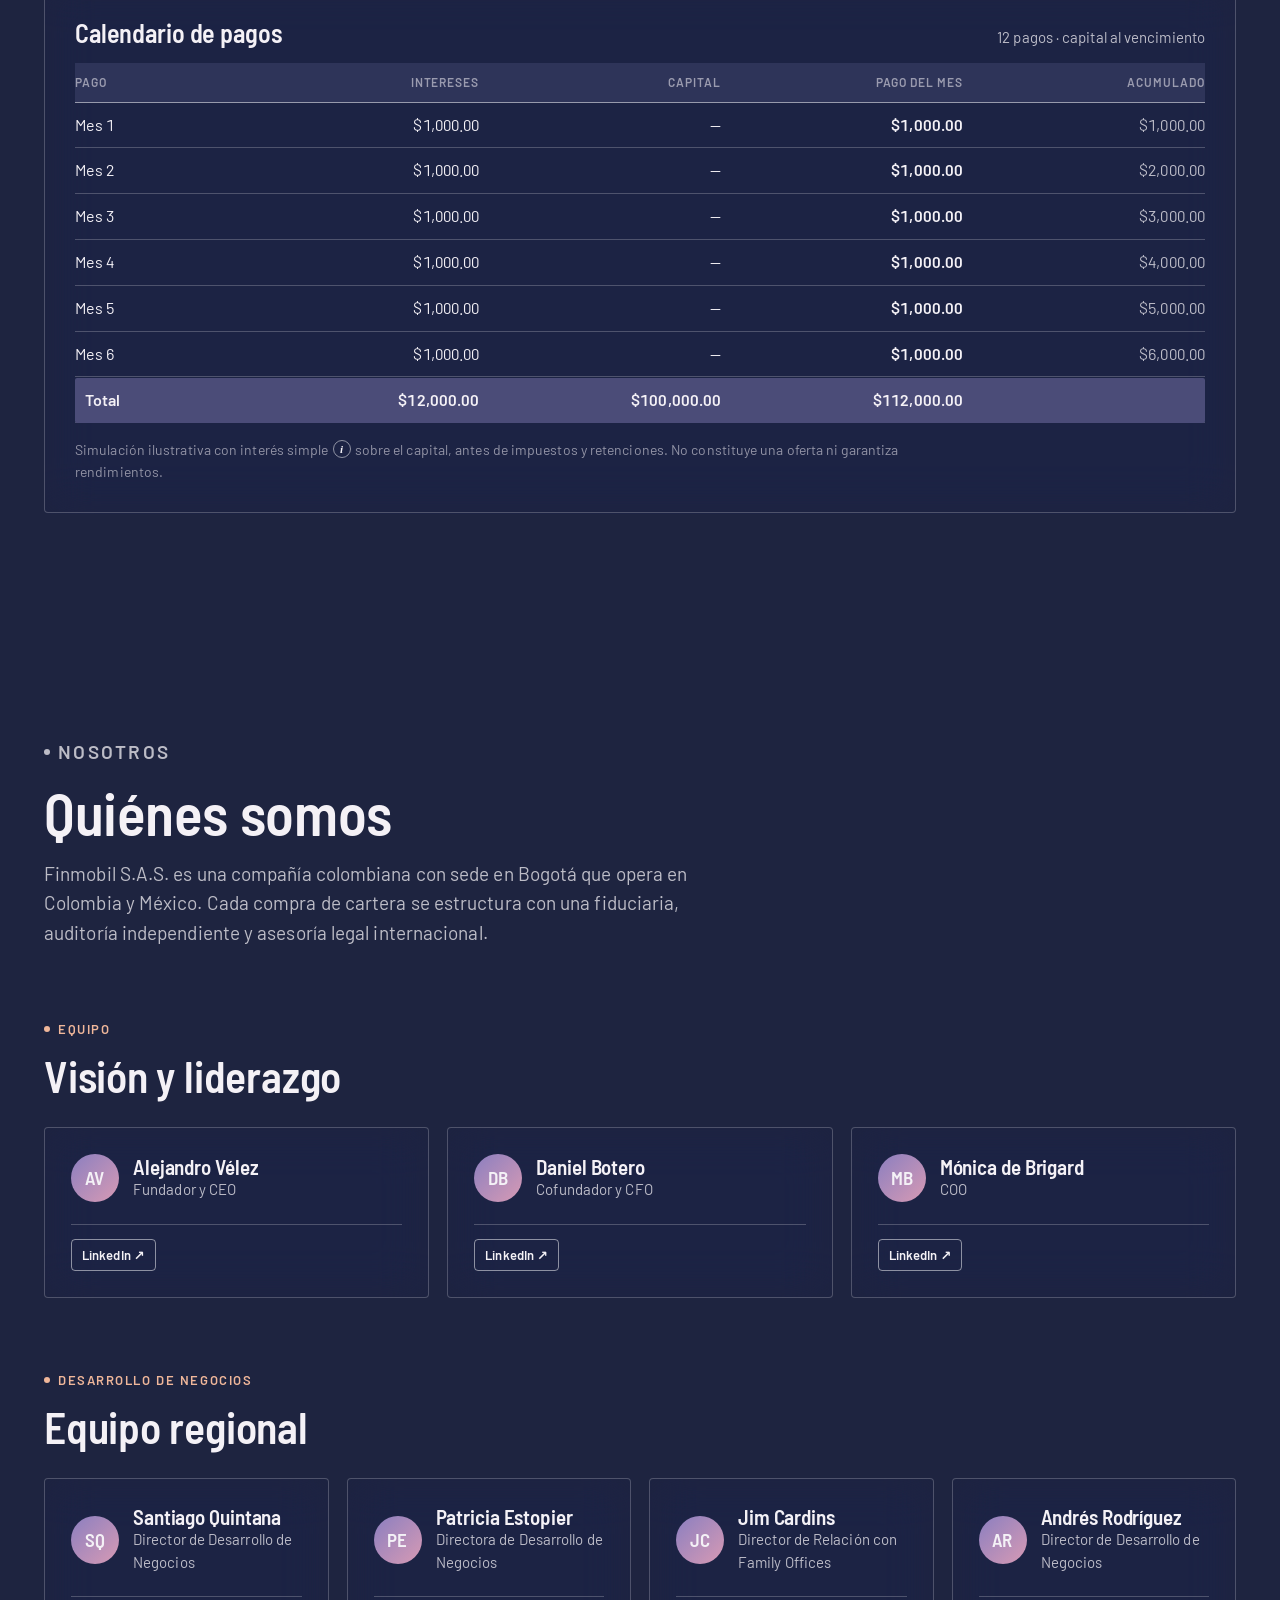
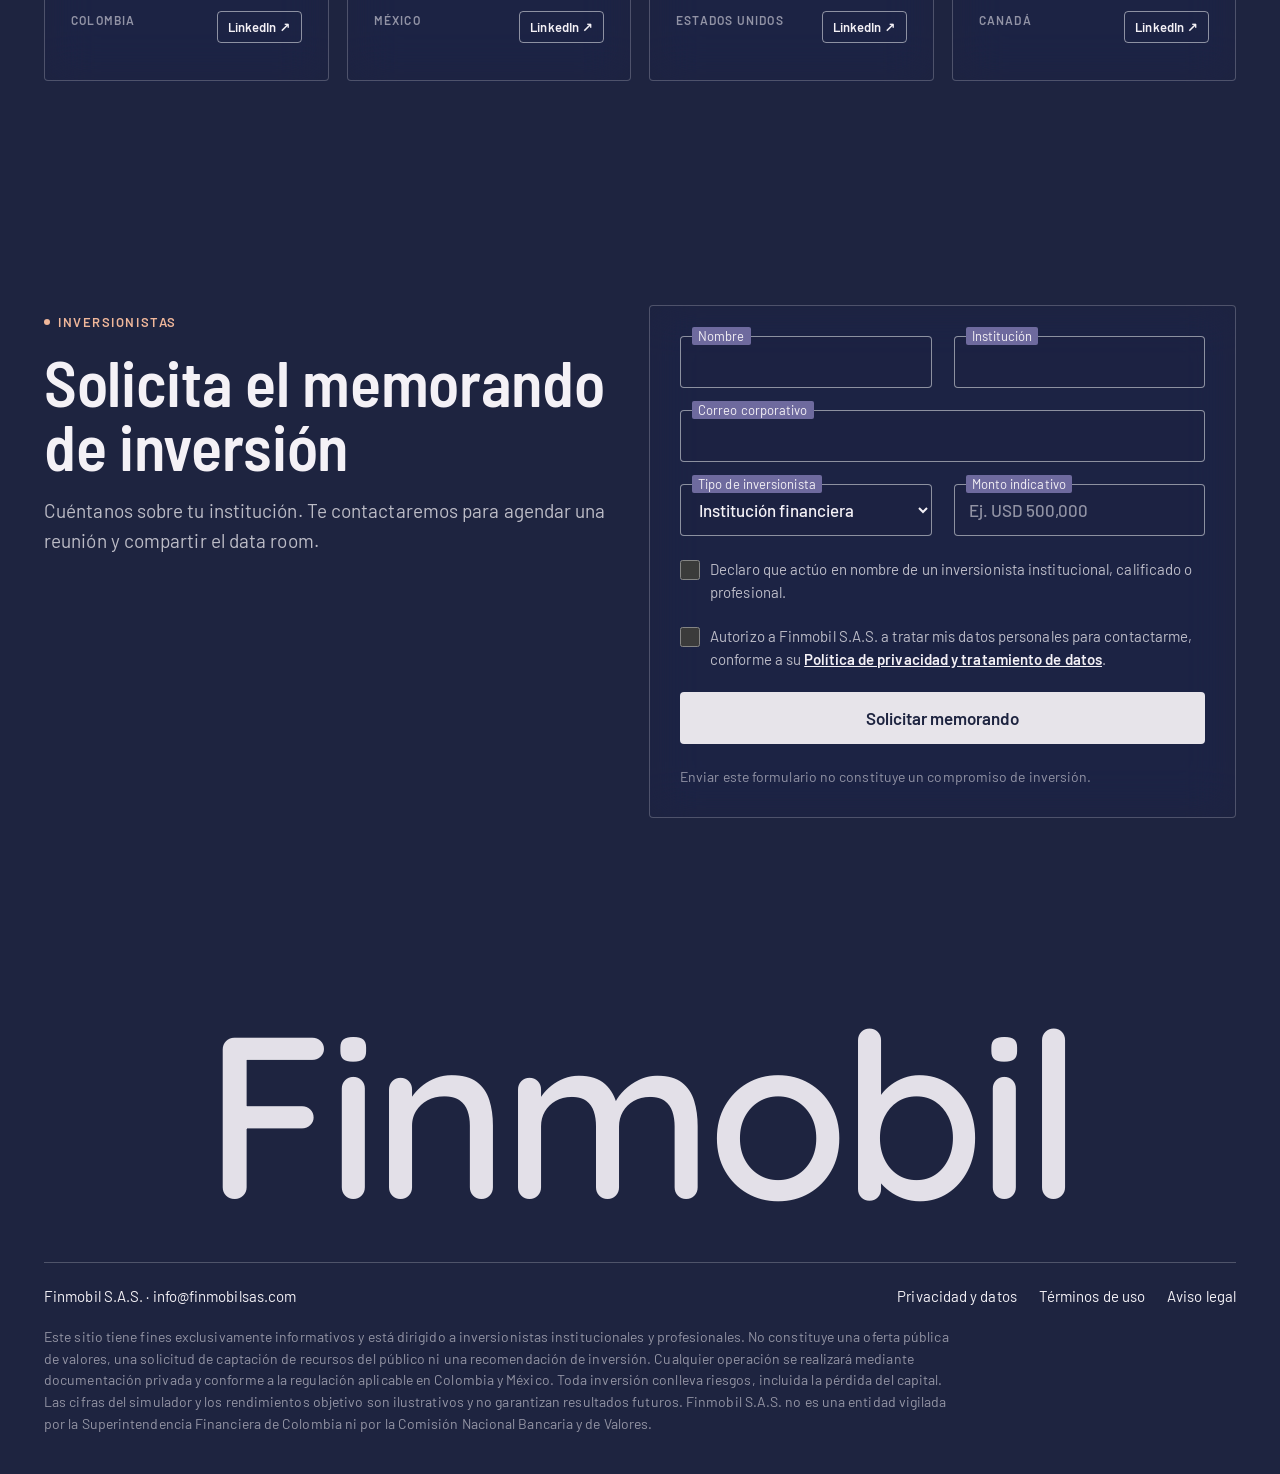
==== commit d744935a: "Corregir apellido: Patricia Estopier Co-Authored-By: Claude Opus 5.5 <noreply@anthropic.com> Claude-" ====
--- a/index.html
+++ b/index.html
@@ -254,11 +254,11 @@
         </div>
       </div>
       <div class="card partner reveal d1">
-        <div class="partner-mark person"><div class="avatar" aria-hidden="true">PS</div><div><h3>Patricia Scott</h3><p>Directora de Desarrollo de Negocios</p></div></div>
+        <div class="partner-mark person"><div class="avatar" aria-hidden="true">PE</div><div><h3>Patricia Estopier</h3><p>Directora de Desarrollo de Negocios</p></div></div>
         <div class="partner-foot">
           <p class="k">México</p>
           <!-- Pendiente: URL de LinkedIn -->
-          <a class="li-btn" href="#" target="_blank" rel="noopener" aria-label="Perfil de LinkedIn de Patricia Scott">LinkedIn ↗</a>
+          <a class="li-btn" href="#" target="_blank" rel="noopener" aria-label="Perfil de LinkedIn de Patricia Estopier">LinkedIn ↗</a>
         </div>
       </div>
       <div class="card partner reveal d2">
